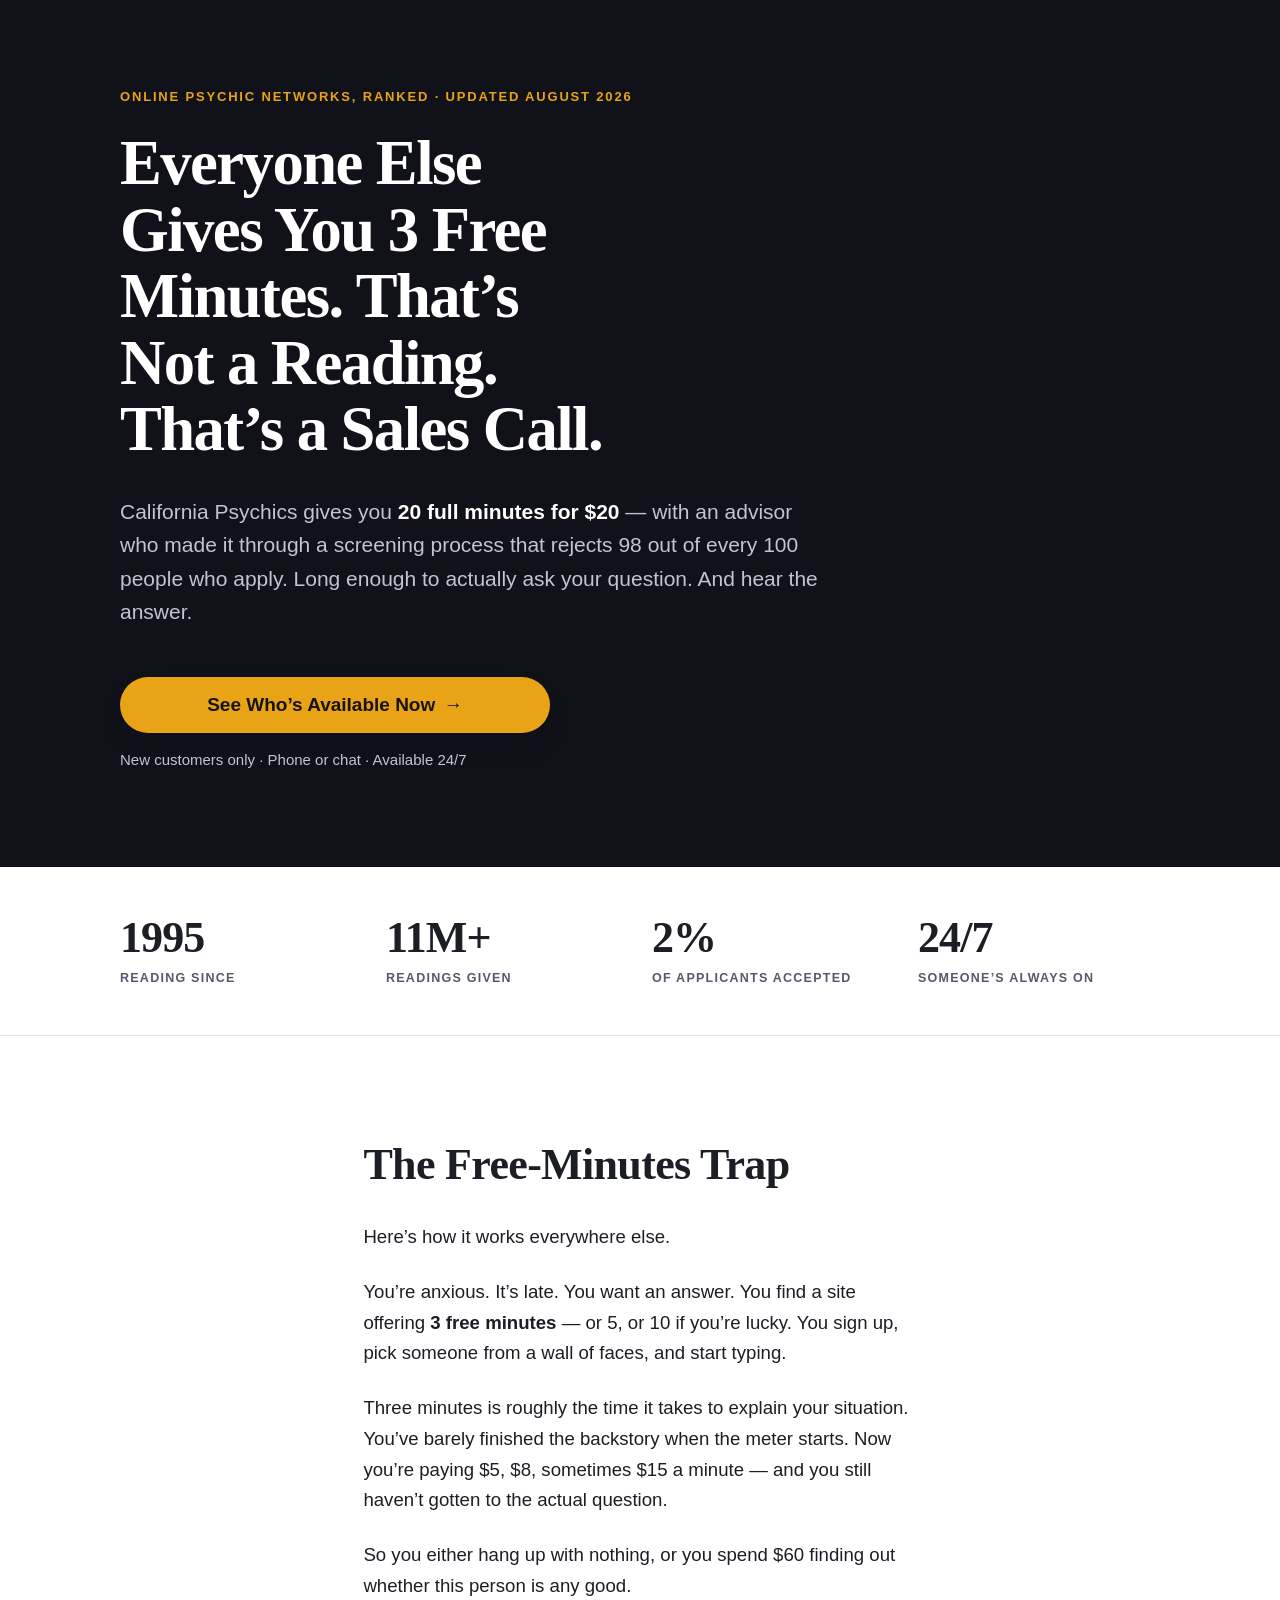
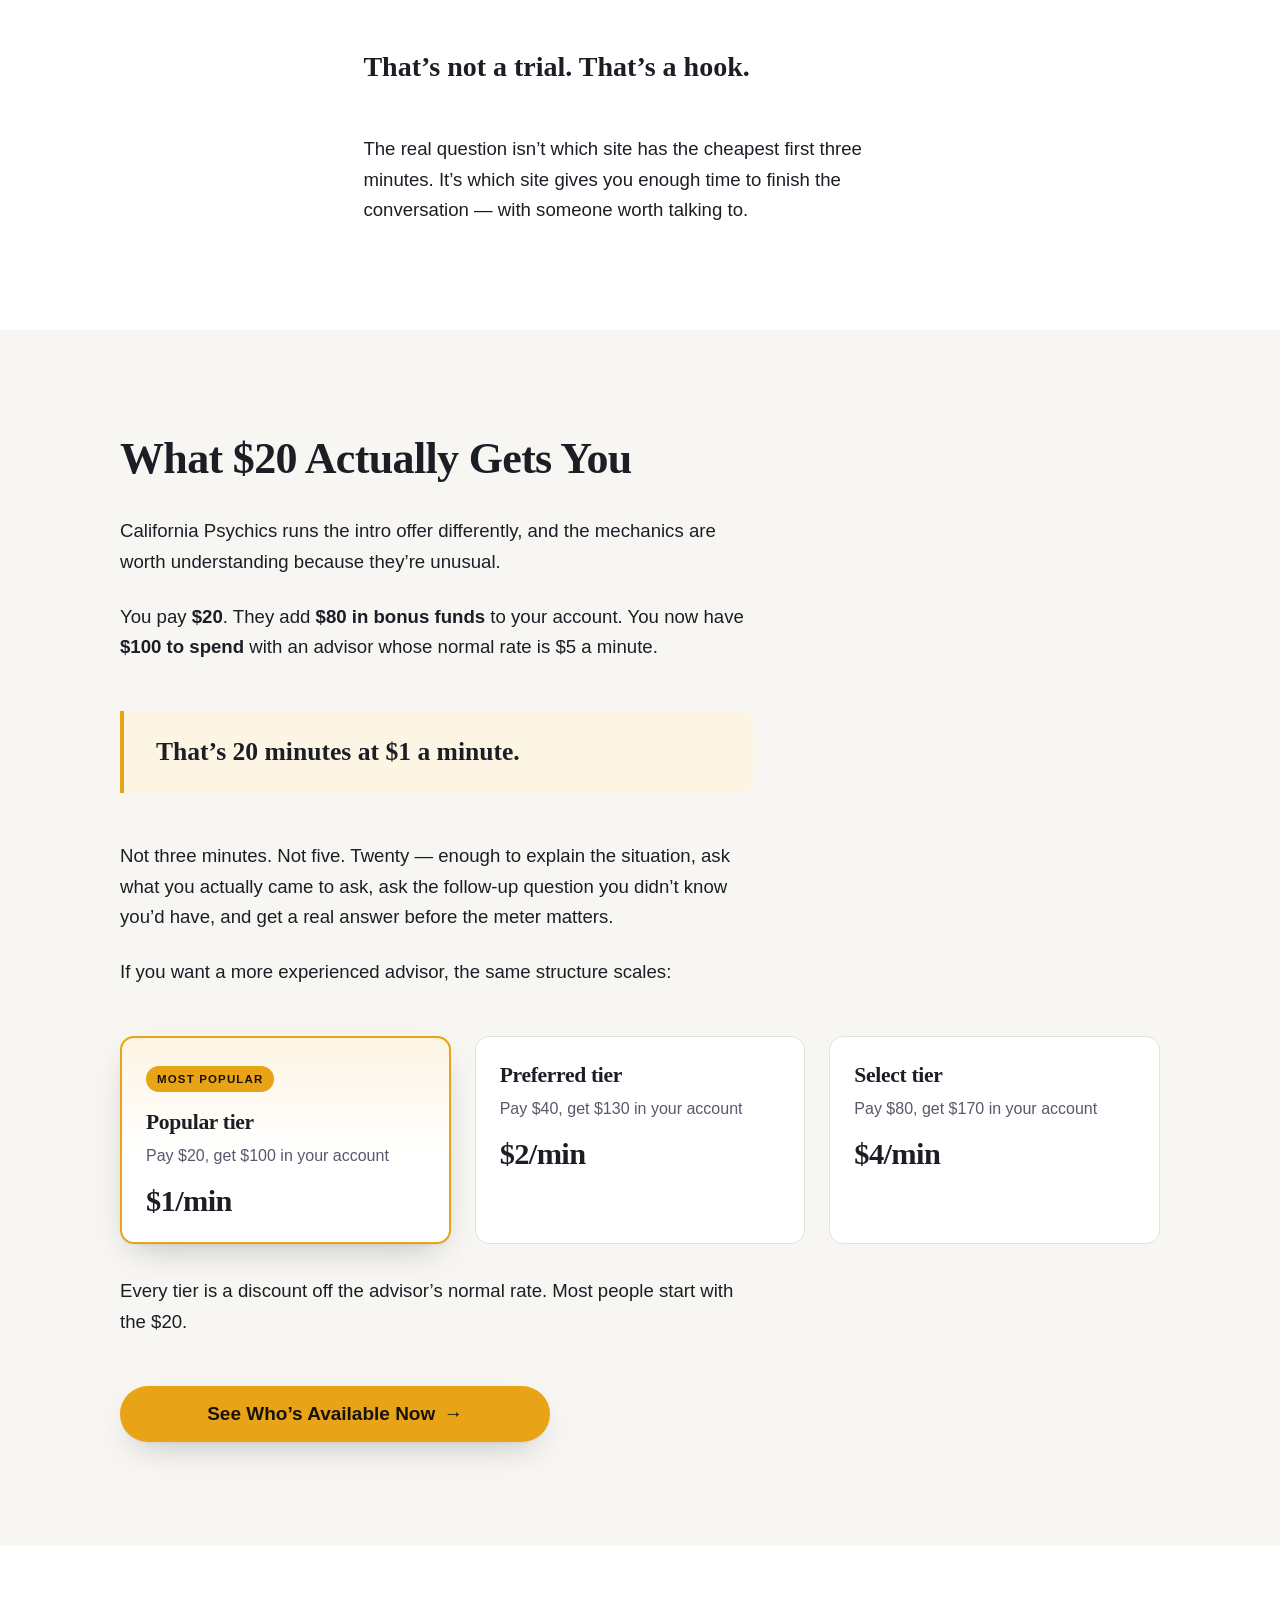
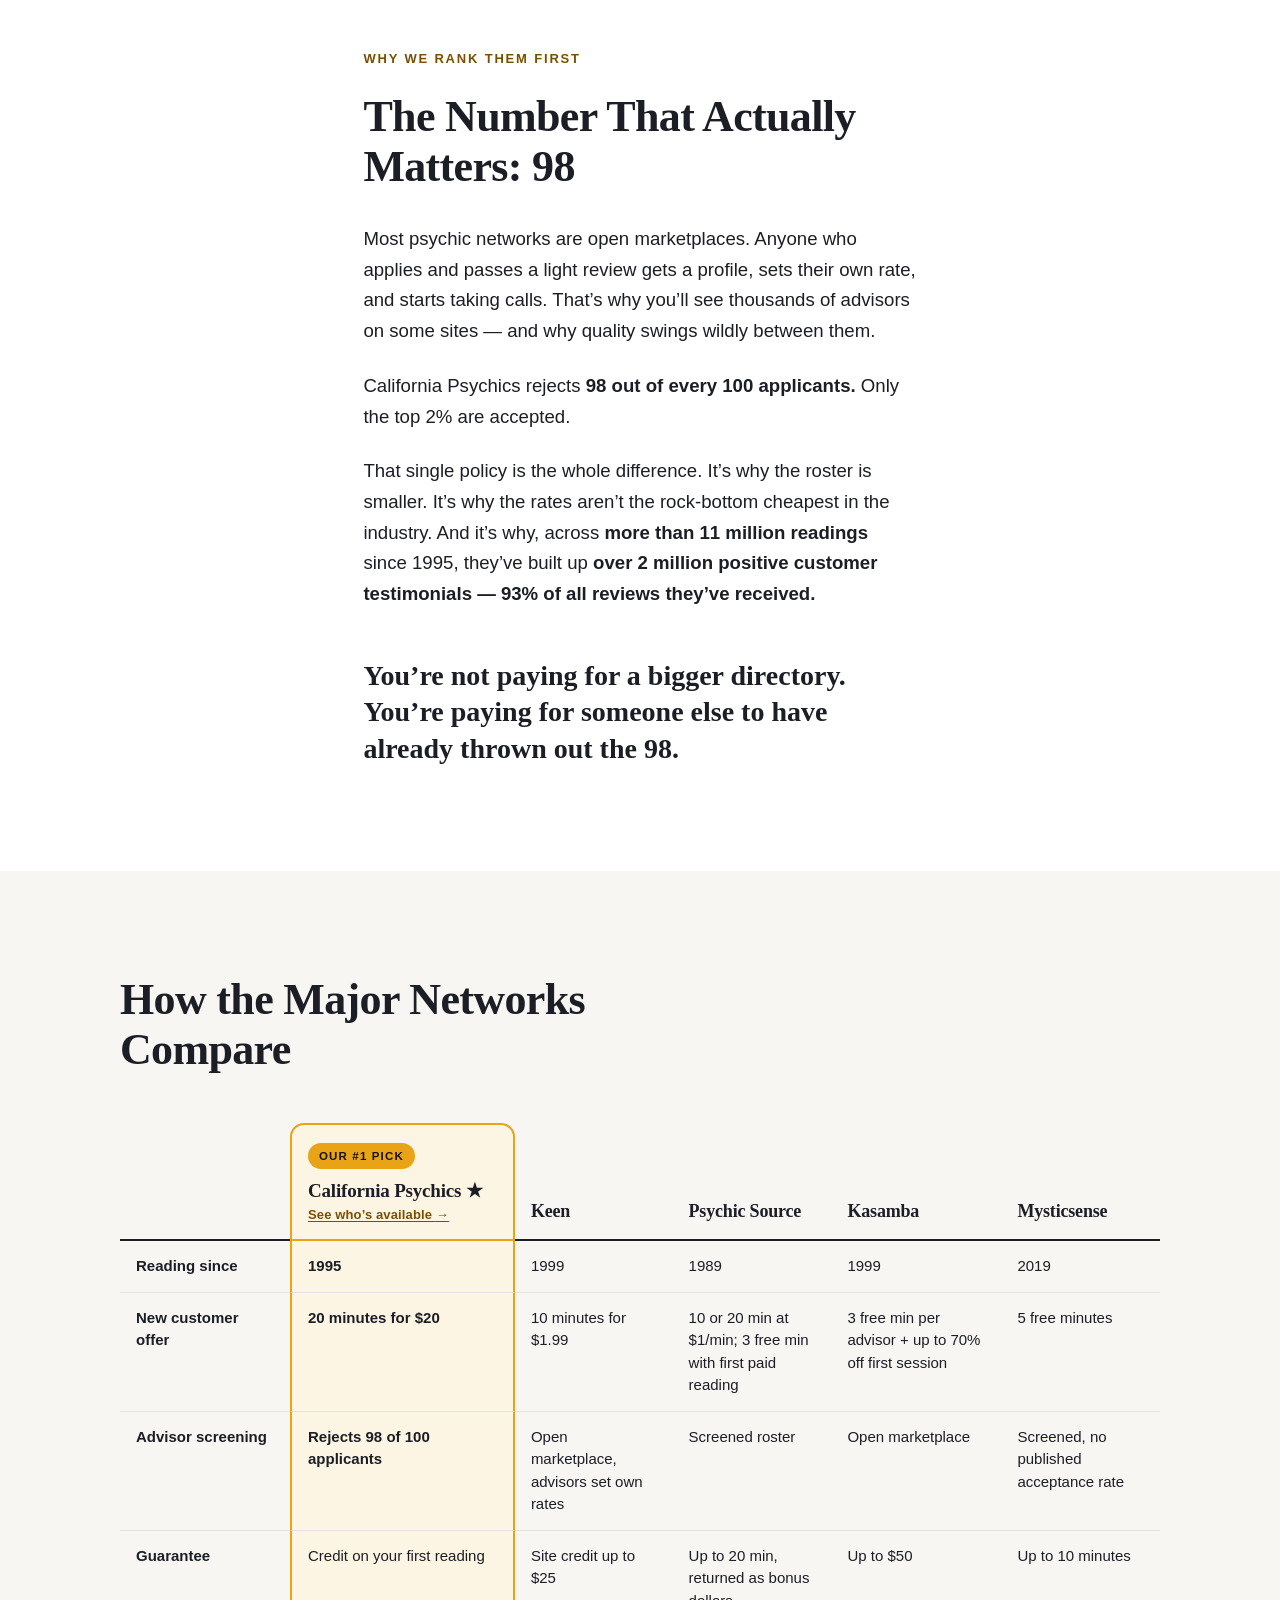
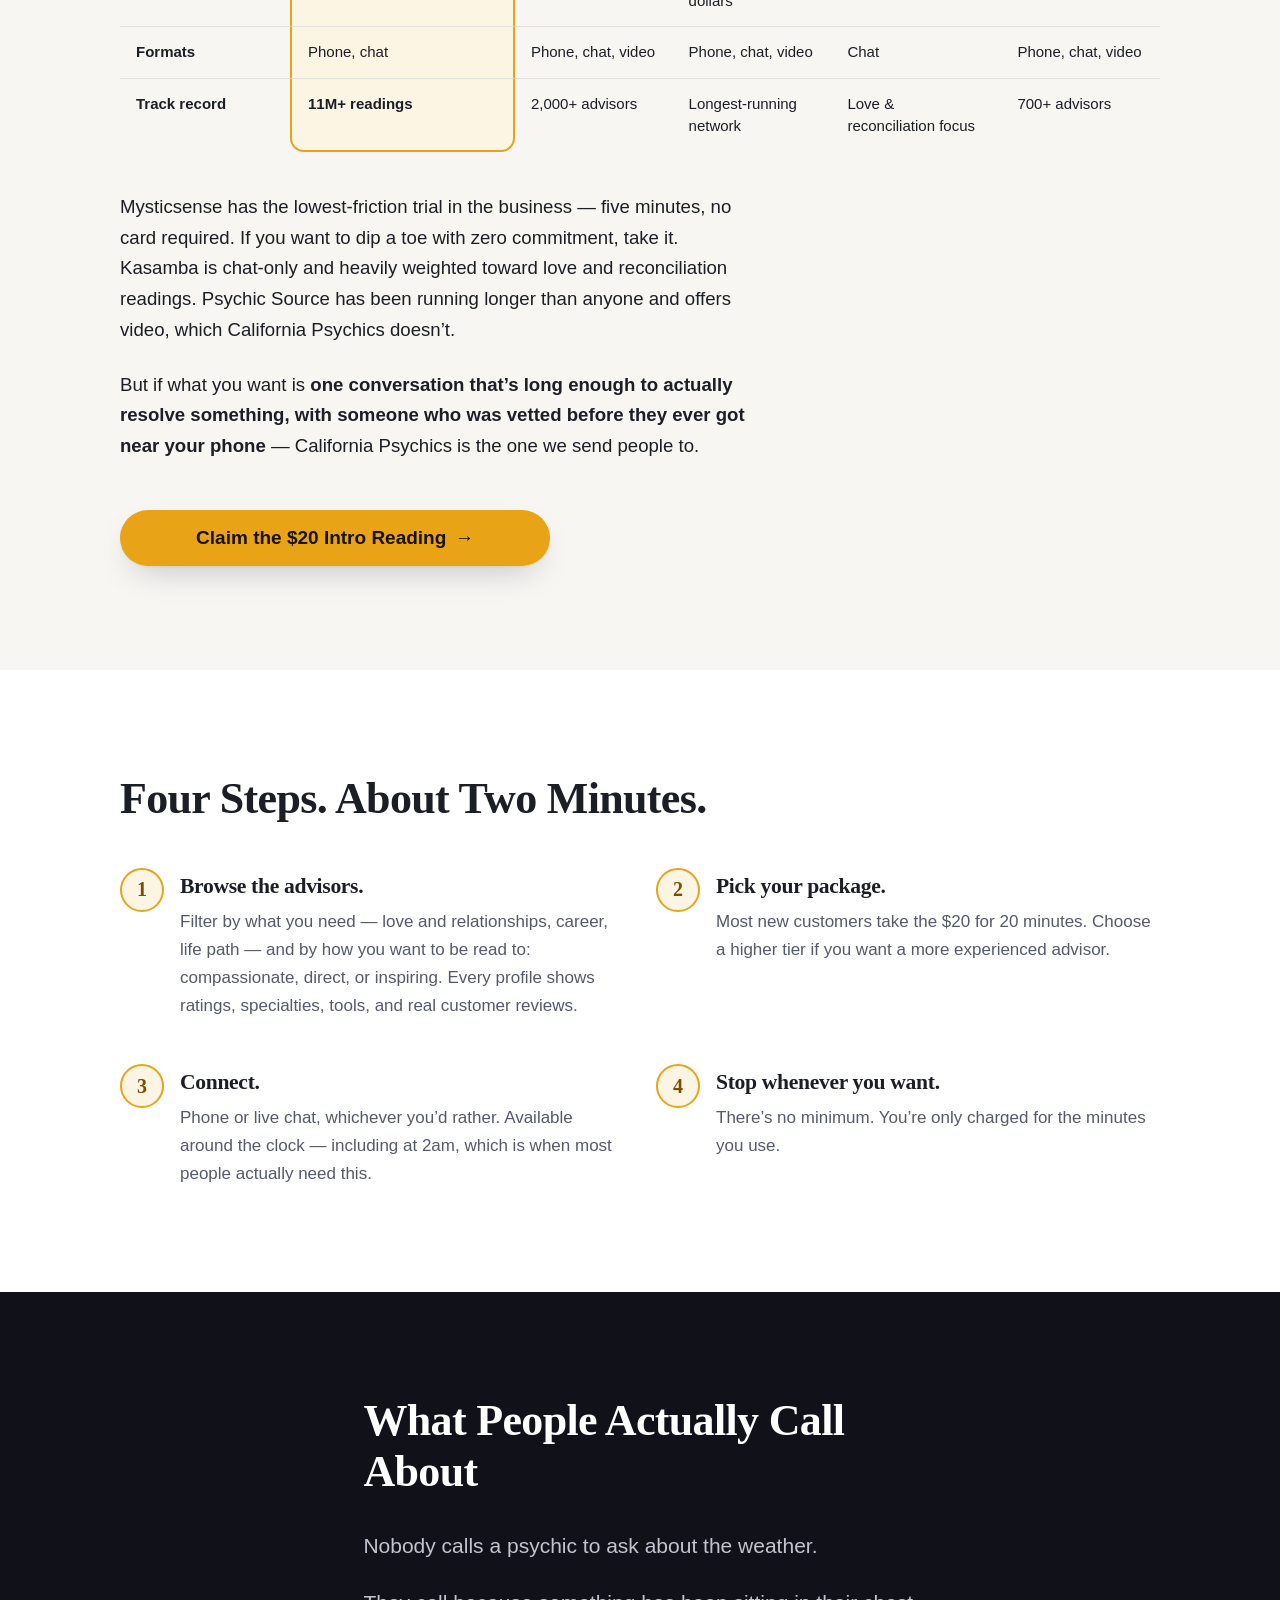
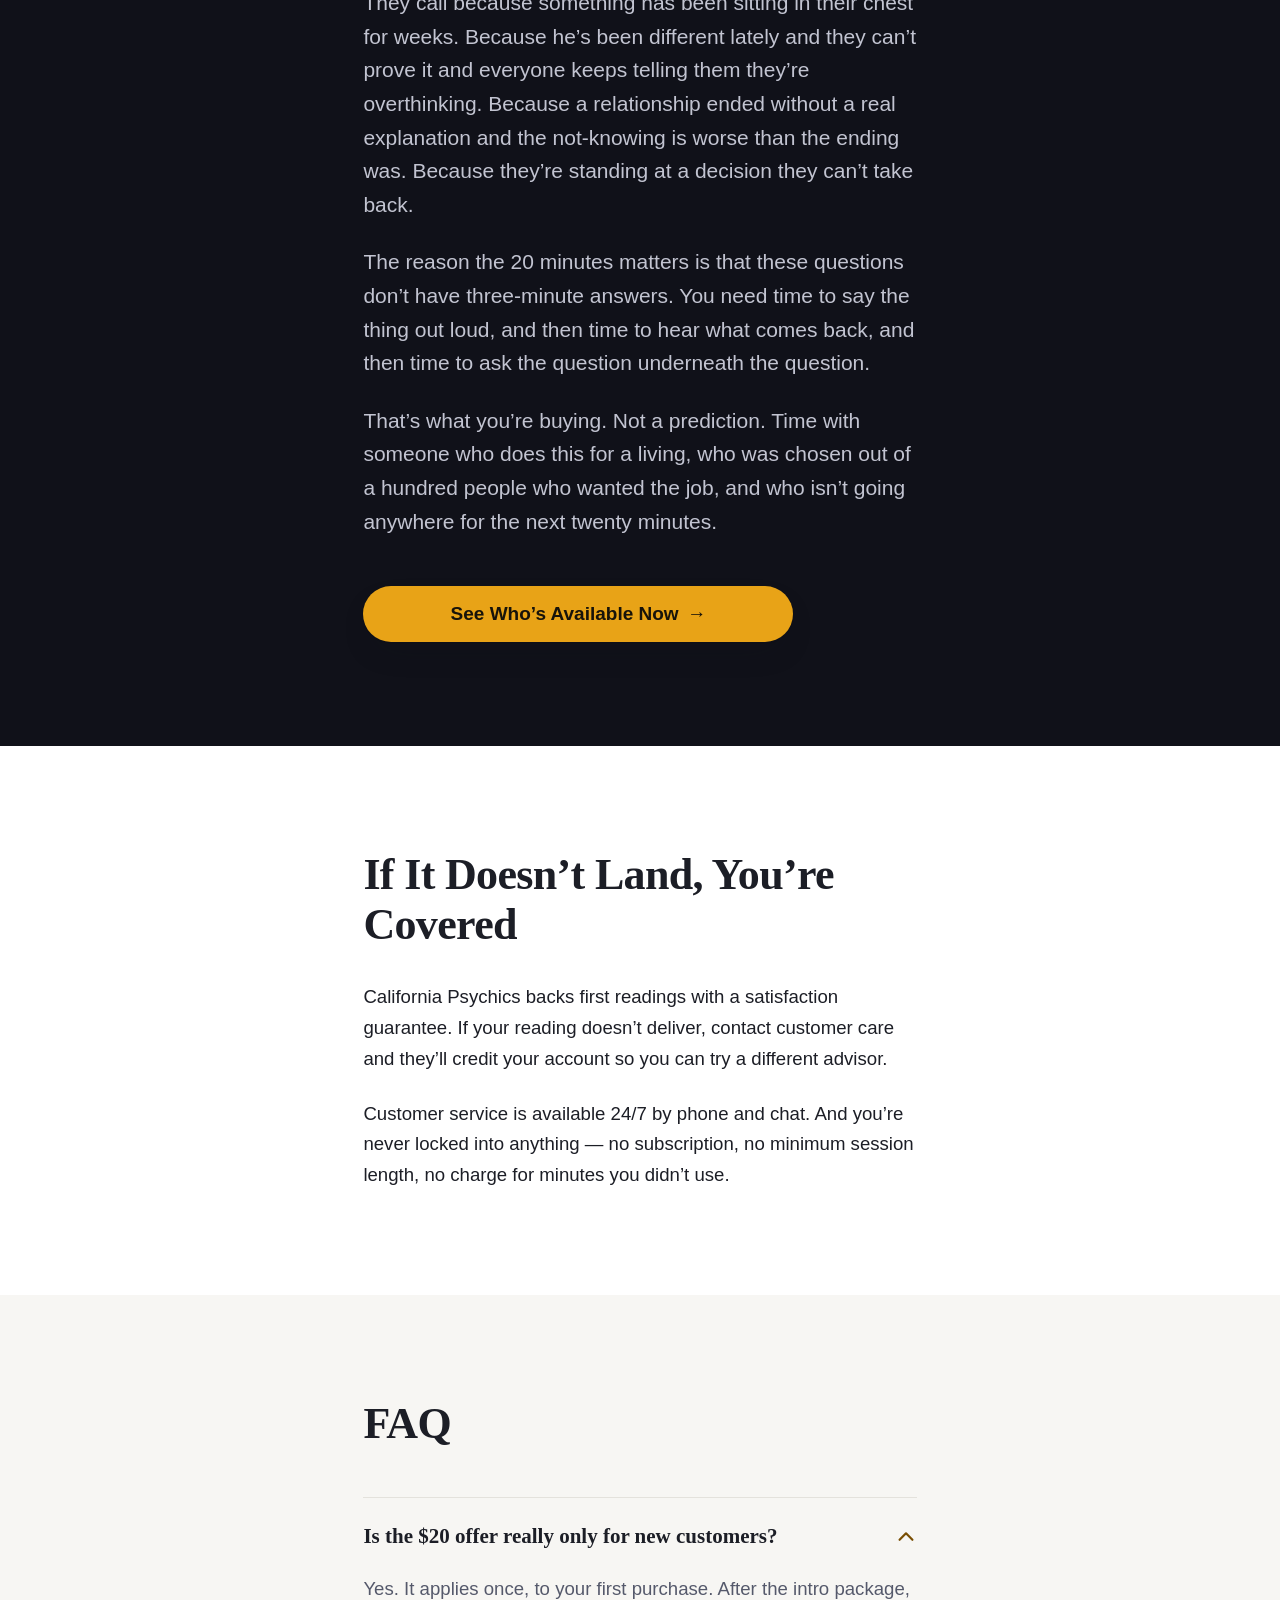
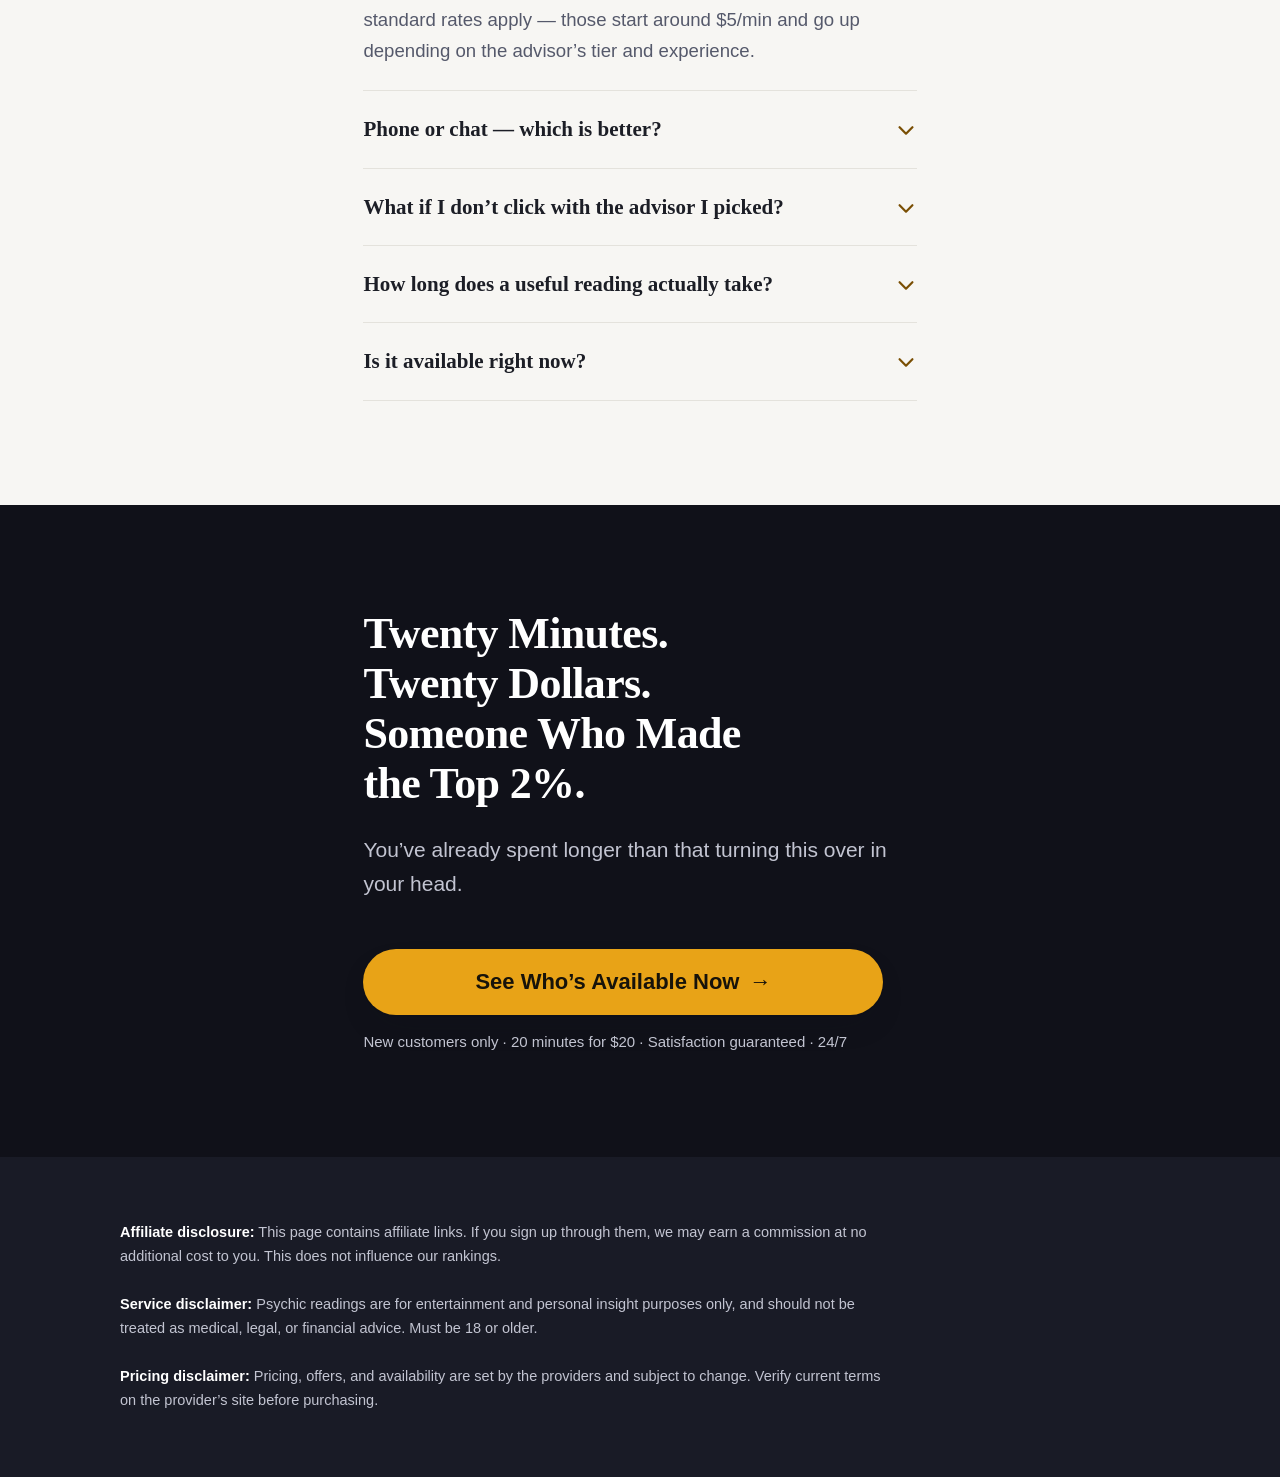
==== best-psychic-network/index.html @ 5fb9d54b "Serve the presell page at /best-psychic-network Move the lander from /california-psychics/ so it liv" ====
<!DOCTYPE html>
<html lang="en">
<head>
<meta charset="utf-8">
<meta name="viewport" content="width=device-width, initial-scale=1">
<title>California Psychics Review 2026 — 20 Minutes for $20, and How the Major Networks Compare</title>
<meta name="description" content="Most psychic networks give you 3 free minutes. California Psychics gives new customers 20 minutes for $20 with an advisor from the top 2% of applicants. See how the major networks compare on offers, screening, and guarantees.">
<meta name="theme-color" content="#101119">
<link rel="canonical" href="https://psychictopia.com/best-psychic-network">
<meta property="og:url" content="https://psychictopia.com/best-psychic-network">
<meta property="og:type" content="website">
<meta property="og:site_name" content="Psychictopia">
<meta property="og:locale" content="en_US">
<meta property="og:title" content="Everyone Else Gives You 3 Free Minutes. California Psychics Gives You 20 for $20.">
<meta property="og:description" content="Twenty full minutes with an advisor who made it through a screening process that rejects 98 out of every 100 applicants. See how the major psychic networks compare.">
<meta name="twitter:card" content="summary">
<meta name="twitter:title" content="Everyone Else Gives You 3 Free Minutes. California Psychics Gives You 20 for $20.">
<meta name="twitter:description" content="Twenty full minutes with an advisor who made it through a screening process that rejects 98 out of every 100 applicants. See how the major psychic networks compare.">
<style>
/* ============================================================
   TOKENS
   ============================================================ */
:root{
  /* colour */
  --ink:#101119;              /* near-black, indigo cast */
  --ink-soft:#191b26;
  --ink-line:rgba(255,255,255,.14);
  --paper:#ffffff;
  --paper-tint:#f7f6f3;       /* very slightly warm alternate */
  --text:#1c1e26;             /* 16.6:1 on paper */
  --text-muted:#55596b;       /* 6.9:1 on paper  */
  --text-invert:#f4f4f7;
  --text-invert-muted:#c2c4d1;/* 10.4:1 on ink   */
  --accent:#e8a317;           /* warm amber      */
  --accent-hi:#f4b737;
  --accent-deep:#7a4f04;      /* 7.1:1 on paper  */
  --accent-wash:#fdf5e4;
  --line:#e4e2dc;
  --btn-text:#17130a;         /* 7.7:1 on amber  */
  --focus:#1c1e26;

  /* shape */
  --radius:14px;
  --radius-sm:8px;
  --shadow:0 1px 2px rgba(16,17,25,.05), 0 14px 34px -14px rgba(16,17,25,.28);

  /* 8px spacing scale */
  --s1:4px; --s2:8px; --s3:16px; --s4:24px; --s5:32px;
  --s6:48px; --s7:64px; --s8:96px;

  /* type */
  --font-body:-apple-system,BlinkMacSystemFont,"Segoe UI",Roboto,"Helvetica Neue",Arial,sans-serif;
  --font-display:ui-serif,Georgia,"Iowan Old Style","Times New Roman",serif;
  --measure:34em;             /* ~68 characters */
  --section-y:clamp(56px,11vw,104px);
  --sticky-h:74px;
}

/* ============================================================
   BASE
   ============================================================ */
*,*::before,*::after{box-sizing:border-box}
html{-webkit-text-size-adjust:100%}
body{
  margin:0;
  /* Dark so the space reserved for the sticky bar reads as an extension
     of the footer rather than a stray white strip. */
  background:var(--ink-soft);
  color:var(--text);
  font-family:var(--font-body);
  font-size:clamp(17px,1.02rem + .18vw,19px);
  line-height:1.65;
  -webkit-font-smoothing:antialiased;
  text-rendering:optimizeLegibility;
}
/* Space reserved up front for the sticky bar so nothing shifts when it appears. */
@media (max-width:767px){
  body{padding-bottom:calc(var(--sticky-h) + env(safe-area-inset-bottom,0px))}
}
h1,h2,h3{font-family:var(--font-display);font-weight:700;letter-spacing:-.015em;margin:0}
h1{font-size:clamp(2.05rem,7.4vw,4.1rem);line-height:1.06;letter-spacing:-.025em}
h2{font-size:clamp(1.65rem,5vw,2.75rem);line-height:1.14}
h3{font-size:clamp(1.15rem,2.6vw,1.35rem);line-height:1.3}
p{margin:0 0 var(--s4)}
p:last-child{margin-bottom:0}
strong{font-weight:700}
a{color:var(--accent-deep)}
:focus-visible{outline:3px solid var(--focus);outline-offset:3px;border-radius:3px}
.sr-only{position:absolute;width:1px;height:1px;padding:0;margin:-1px;overflow:hidden;clip:rect(0 0 0 0);white-space:nowrap;border:0}
.skip{position:absolute;left:var(--s3);top:-100px;z-index:100;background:var(--ink);color:var(--text-invert);padding:12px 18px;border-radius:var(--radius-sm);text-decoration:none;font-weight:700}
.skip:focus{top:var(--s3)}

/* ============================================================
   LAYOUT
   ============================================================ */
main{background:var(--paper)}
.wrap{width:100%;max-width:1120px;margin:0 auto;padding-left:clamp(20px,5vw,40px);padding-right:clamp(20px,5vw,40px)}
.narrow{max-width:var(--measure)}
section{padding-top:var(--section-y);padding-bottom:var(--section-y)}
.tint{background:var(--paper-tint)}
.on-dark{background:var(--ink);color:var(--text-invert);--focus:#f7c65a}
.on-dark h1,.on-dark h2{color:#fff}
.eyebrow{
  font-size:13px;line-height:1.4;font-weight:700;letter-spacing:.14em;text-transform:uppercase;
  color:var(--accent);margin:0 0 var(--s4)
}
.eyebrow--light{color:var(--accent-deep)}
.lede{font-size:clamp(18px,1.06rem + .35vw,21px);line-height:1.6;color:var(--text-muted)}
.on-dark .lede{color:var(--text-invert-muted)}
.on-dark .lede strong{color:#fff}
.stack>*+*{margin-top:var(--s4)}

/* ============================================================
   BUTTONS
   ============================================================ */
.btn{
  display:inline-flex;align-items:center;justify-content:center;gap:.45em;
  width:100%;max-width:430px;min-height:56px;padding:15px 26px;
  background:var(--accent);color:var(--btn-text);
  font:700 clamp(17px,3.9vw,19px)/1.25 var(--font-body);
  text-decoration:none;text-align:center;border-radius:999px;
  box-shadow:var(--shadow);
  transition:background-color .18s ease,transform .18s ease;
}
.btn:hover{background:var(--accent-hi)}
.btn:active{transform:translateY(1px)}
.btn--xl{min-height:66px;padding:19px 32px;font-size:clamp(18px,4.4vw,22px);max-width:520px}
.cta-block{margin-top:var(--s6)}
.cta-note{margin:var(--s3) 0 0;font-size:15px;line-height:1.5;color:var(--text-muted)}
.on-dark .cta-note{color:var(--text-invert-muted)}

/* ============================================================
   HERO
   ============================================================ */
.hero{padding-top:clamp(48px,10vw,88px);padding-bottom:clamp(56px,11vw,96px)}
.hero h1{margin-bottom:var(--s5)}
.hero .lede{max-width:var(--measure)}
@media (min-width:900px){
  .hero h1{font-size:clamp(3rem,4.9vw,4.1rem);max-width:16ch}
}

/* ============================================================
   TRUST BAR
   ============================================================ */
.trust{padding-top:var(--s6);padding-bottom:var(--s6);border-bottom:1px solid var(--line)}
.stats{list-style:none;margin:0;padding:0;display:grid;grid-template-columns:repeat(2,1fr);gap:var(--s5) var(--s4)}
@media (min-width:768px){.stats{grid-template-columns:repeat(4,1fr)}}
.stat-num{display:block;font-family:var(--font-display);font-weight:700;font-size:clamp(2rem,7vw,2.75rem);line-height:1.05;letter-spacing:-.02em;color:var(--text)}
.stat-label{display:block;margin-top:var(--s2);font-size:12.5px;line-height:1.4;font-weight:700;letter-spacing:.1em;text-transform:uppercase;color:var(--text-muted)}

/* ============================================================
   CALLOUT / PULL
   ============================================================ */
.pull{
  font-family:var(--font-display);font-size:clamp(1.3rem,4.4vw,1.75rem);line-height:1.3;
  font-weight:700;color:var(--text);margin:var(--s6) 0
}
.callout{
  margin:var(--s6) 0;padding:var(--s4) var(--s4) var(--s4) var(--s5);
  border-left:4px solid var(--accent);background:var(--accent-wash);
  border-radius:0 var(--radius) var(--radius) 0;
  font-family:var(--font-display);font-size:clamp(1.25rem,4.2vw,1.6rem);line-height:1.32;font-weight:700
}

/* ============================================================
   PRICING TIERS
   ============================================================ */
.tiers{display:grid;gap:var(--s3);margin:var(--s6) 0 var(--s5);list-style:none;padding:0}
@media (min-width:768px){.tiers{grid-template-columns:repeat(3,1fr);gap:var(--s4)}}
.tier{
  position:relative;background:var(--paper);border:1px solid var(--line);
  border-radius:var(--radius);padding:var(--s4)
}
.tier--pop{border:2px solid var(--accent);box-shadow:var(--shadow);background:linear-gradient(180deg,var(--accent-wash),var(--paper) 58%)}
.tier .badge{
  display:inline-block;margin-bottom:var(--s3);padding:5px 11px;border-radius:999px;
  background:var(--accent);color:var(--btn-text);
  font-size:11.5px;font-weight:800;letter-spacing:.1em;text-transform:uppercase;line-height:1.4
}
.tier h3{margin-bottom:var(--s2)}
.tier-line{margin:0;color:var(--text-muted);font-size:16px;line-height:1.55}
.tier-rate{
  display:block;margin-top:var(--s3);font-family:var(--font-display);font-weight:700;
  font-size:clamp(1.5rem,5vw,1.9rem);line-height:1.1;color:var(--text);letter-spacing:-.02em
}

/* ============================================================
   COMPARISON — desktop table
   ============================================================ */
.cmp-wrap{display:none;margin:var(--s6) 0 var(--s5)}
.cmp-cards{display:grid;gap:var(--s3);margin:var(--s6) 0 var(--s5)}
@media (min-width:900px){
  .cmp-wrap{display:block;overflow-x:auto;-webkit-overflow-scrolling:touch;padding-bottom:var(--s2)}
  .cmp-cards{display:none}
}
.cmp{border-collapse:separate;border-spacing:0;width:100%;min-width:860px;font-size:15px;line-height:1.5}
.cmp th,.cmp td{padding:14px 16px;text-align:left;vertical-align:top;border-bottom:1px solid var(--line)}
.cmp thead th,.cmp thead td{border-bottom:2px solid var(--text);vertical-align:bottom;font-size:16px}
.cmp thead th{font-family:var(--font-display);font-size:18px;letter-spacing:-.01em}
.cmp th[scope="row"]{
  position:sticky;left:0;z-index:2;background:var(--paper-tint);
  width:170px;min-width:170px;font-weight:700;color:var(--text)
}
.cmp .cmp-corner{position:sticky;left:0;z-index:2;background:var(--paper-tint);border-bottom:2px solid var(--text)}
.cmp tbody tr:last-child th,.cmp tbody tr:last-child td{border-bottom:0}
.cmp .pick{background:var(--accent-wash);border-left:2px solid var(--accent);border-right:2px solid var(--accent)}
.cmp thead .pick{border-top:2px solid var(--accent);border-bottom-color:var(--accent);border-radius:var(--radius) var(--radius) 0 0;padding-top:var(--s3);min-width:222px}
.cmp tbody tr:last-child .pick{border-bottom:2px solid var(--accent);border-radius:0 0 var(--radius) var(--radius)}
.ribbon{
  display:inline-block;margin-bottom:var(--s2);padding:5px 11px;border-radius:999px;
  background:var(--accent);color:var(--btn-text);
  font:800 11.5px/1.4 var(--font-body);letter-spacing:.1em;text-transform:uppercase
}
.cmp-brand{
  display:flex;flex-direction:column;justify-content:center;min-height:48px;
  font-family:var(--font-display);font-size:19px;font-weight:700;color:var(--text);text-decoration:none
}
.cmp-brand .nm{display:block;line-height:1.25}
.cmp-brand .go{display:block;margin-top:3px;font:600 13px/1.4 var(--font-body);letter-spacing:.01em;color:var(--accent-deep);text-decoration:underline;text-underline-offset:2px}
a.cmp-brand:hover .go{color:var(--text)}
.cmp .best{font-weight:700}

/* ============================================================
   COMPARISON — mobile cards
   ============================================================ */
.cmp-card{background:var(--paper);border:1px solid var(--line);border-radius:var(--radius);padding:var(--s4)}
.cmp-card--pick{border:2px solid var(--accent);box-shadow:var(--shadow);background:linear-gradient(180deg,var(--accent-wash),var(--paper) 40%)}
.cmp-card h3{margin-bottom:var(--s3)}
.cmp-card dl{margin:0;display:grid;gap:var(--s3)}
.cmp-card dl>div{display:grid;gap:2px;padding-bottom:var(--s3);border-bottom:1px solid var(--line)}
.cmp-card dl>div:last-child{padding-bottom:0;border-bottom:0}
.cmp-card dt{font-size:12.5px;font-weight:700;letter-spacing:.09em;text-transform:uppercase;color:var(--text-muted)}
.cmp-card dd{margin:0;font-size:16.5px;line-height:1.5}
.cmp-card--pick dd{font-weight:600}

/* ============================================================
   STEPS
   ============================================================ */
.steps{list-style:none;counter-reset:step;margin:var(--s6) 0 0;padding:0;display:grid;gap:var(--s5)}
@media (min-width:900px){.steps{grid-template-columns:repeat(2,1fr);gap:var(--s6) var(--s5)}}
.steps li{position:relative;padding-left:60px;counter-increment:step}
.steps li::before{
  content:counter(step);position:absolute;left:0;top:-4px;
  width:44px;height:44px;display:grid;place-items:center;border-radius:50%;
  background:var(--accent-wash);border:2px solid var(--accent);
  font-family:var(--font-display);font-weight:700;font-size:20px;color:var(--accent-deep)
}
.steps h3{margin-bottom:var(--s2)}
.steps p{margin:0;color:var(--text-muted);font-size:17px}

/* ============================================================
   FAQ
   ============================================================ */
.faq-list{margin-top:var(--s6);border-top:1px solid var(--line)}
.faq-list details{border-bottom:1px solid var(--line)}
.faq-list summary{
  display:flex;align-items:flex-start;justify-content:space-between;gap:var(--s4);
  list-style:none;cursor:pointer;padding:var(--s4) 0;min-height:48px;
  font-family:var(--font-display);font-weight:700;font-size:clamp(18px,2.6vw,21px);line-height:1.35
}
.faq-list summary::-webkit-details-marker{display:none}
.faq-list summary:hover{color:var(--accent-deep)}
.chev{flex:0 0 auto;width:22px;height:22px;margin-top:4px;color:var(--accent-deep);transition:transform .2s ease}
details[open]>summary .chev{transform:rotate(180deg)}
.faq-list .answer{margin:0;padding:0 0 var(--s4);color:var(--text-muted);max-width:var(--measure)}

/* ============================================================
   FINAL + FOOTER
   ============================================================ */
.final{text-align:left}
.final h2{max-width:20ch}
.final .lede{margin-top:var(--s4)}
.site-footer{background:var(--ink-soft);color:var(--text-invert-muted);padding:var(--s7) 0 var(--s7)}
.disclosures{display:grid;gap:var(--s4);max-width:74ch}
.disclosures p{margin:0;font-size:14.5px;line-height:1.65}
.disclosures strong{color:#fff}

/* ============================================================
   STICKY MOBILE BAR
   ============================================================ */
.sticky{
  position:fixed;left:0;right:0;bottom:0;z-index:60;display:none;align-items:center;gap:var(--s3);
  padding:11px clamp(14px,4vw,20px);padding-bottom:calc(11px + env(safe-area-inset-bottom,0px));
  background:#0d0e15;border-top:1px solid var(--ink-line);
  box-shadow:0 -8px 24px rgba(0,0,0,.35);
  transform:translateY(110%);opacity:0;visibility:hidden;
  transition:transform .24s ease,opacity .24s ease,visibility .24s ease;
  --focus:#f7c65a;
}
@media (max-width:767px){.sticky{display:flex}}
.sticky.is-visible{transform:none;opacity:1;visibility:visible}
.sticky-label{flex:1 1 auto;color:#fff;font-weight:700;font-size:16px;line-height:1.25}
.sticky .btn{width:auto;max-width:none;flex:0 0 auto;min-height:48px;padding:12px 20px;font-size:16px;box-shadow:none}

/* ============================================================
   MOTION
   ============================================================ */
@media (prefers-reduced-motion:reduce){
  *,*::before,*::after{
    transition-duration:.001ms !important;
    animation-duration:.001ms !important;
    animation-iteration-count:1 !important;
    scroll-behavior:auto !important;
  }
}
</style>
</head>
<body>
<a class="skip" href="#main">Skip to content</a>

<main id="main">

  <!-- ============ SECTION 1 — HERO ============ -->
  <section class="hero on-dark" id="hero">
    <div class="wrap">
      <p class="eyebrow">Online Psychic Networks, Ranked · Updated August 2026</p>
      <h1>Everyone Else Gives You 3 Free Minutes. That’s Not a Reading. That’s a Sales Call.</h1>
      <p class="lede">California Psychics gives you <strong>20 full minutes for $20</strong> — with an advisor who made it through a screening process that rejects 98 out of every 100 people who apply. Long enough to actually ask your question. And hear the answer.</p>
      <div class="cta-block">
        <a class="btn" href="https://REPLACE-ME.example.com/offer" rel="noopener sponsored" data-cta="hero">See Who’s Available Now <span aria-hidden="true">→</span></a>
        <p class="cta-note">New customers only · Phone or chat · Available 24/7</p>
      </div>
    </div>
  </section>

  <!-- ============ SECTION 2 — TRUST BAR ============ -->
  <section class="trust" aria-label="California Psychics at a glance">
    <div class="wrap">
      <ul class="stats">
        <li><span class="stat-num">1995</span><span class="stat-label">Reading since</span></li>
        <li><span class="stat-num">11M+</span><span class="stat-label">Readings given</span></li>
        <li><span class="stat-num">2%</span><span class="stat-label">Of applicants accepted</span></li>
        <li><span class="stat-num">24/7</span><span class="stat-label">Someone’s always on</span></li>
      </ul>
    </div>
  </section>

  <!-- ============ SECTION 3 — THE PROBLEM ============ -->
  <section aria-labelledby="problem-h">
    <div class="wrap narrow">
      <h2 id="problem-h">The Free-Minutes Trap</h2>
      <div class="stack" style="margin-top:var(--s5)">
        <p>Here’s how it works everywhere else.</p>
        <p>You’re anxious. It’s late. You want an answer. You find a site offering <strong>3 free minutes</strong> — or 5, or 10 if you’re lucky. You sign up, pick someone from a wall of faces, and start typing.</p>
        <p>Three minutes is roughly the time it takes to explain your situation. You’ve barely finished the backstory when the meter starts. Now you’re paying $5, $8, sometimes $15 a minute — and you still haven’t gotten to the actual question.</p>
        <p>So you either hang up with nothing, or you spend $60 finding out whether this person is any good.</p>
      </div>
      <p class="pull">That’s not a trial. That’s a hook.</p>
      <p>The real question isn’t which site has the cheapest first three minutes. It’s which site gives you enough time to finish the conversation — with someone worth talking to.</p>
    </div>
  </section>

  <!-- ============ SECTION 4 — THE OFFER, EXPLAINED ============ -->
  <section class="tint" aria-labelledby="offer-h">
    <div class="wrap">
      <div class="narrow">
        <h2 id="offer-h">What $20 Actually Gets You</h2>
        <div class="stack" style="margin-top:var(--s5)">
          <p>California Psychics runs the intro offer differently, and the mechanics are worth understanding because they’re unusual.</p>
          <p>You pay <strong>$20</strong>. They add <strong>$80 in bonus funds</strong> to your account. You now have <strong>$100 to spend</strong> with an advisor whose normal rate is $5 a minute.</p>
        </div>
        <p class="callout">That’s 20 minutes at $1 a minute.</p>
        <p>Not three minutes. Not five. Twenty — enough to explain the situation, ask what you actually came to ask, ask the follow-up question you didn’t know you’d have, and get a real answer before the meter matters.</p>
        <p style="margin-top:var(--s4)">If you want a more experienced advisor, the same structure scales:</p>
      </div>

      <ul class="tiers">
        <li class="tier tier--pop">
          <span class="badge">Most popular</span>
          <h3>Popular tier</h3>
          <p class="tier-line">Pay $20, get $100 in your account</p>
          <span class="tier-rate">$1/min</span>
        </li>
        <li class="tier">
          <h3>Preferred tier</h3>
          <p class="tier-line">Pay $40, get $130 in your account</p>
          <span class="tier-rate">$2/min</span>
        </li>
        <li class="tier">
          <h3>Select tier</h3>
          <p class="tier-line">Pay $80, get $170 in your account</p>
          <span class="tier-rate">$4/min</span>
        </li>
      </ul>

      <div class="narrow">
        <p>Every tier is a discount off the advisor’s normal rate. Most people start with the $20.</p>
        <div class="cta-block">
          <a class="btn" href="https://REPLACE-ME.example.com/offer" rel="noopener sponsored" data-cta="offer">See Who’s Available Now <span aria-hidden="true">→</span></a>
        </div>
      </div>
    </div>
  </section>

  <!-- ============ SECTION 5 — WHY WE RANK THEM FIRST ============ -->
  <section aria-labelledby="screening-h">
    <div class="wrap narrow">
      <p class="eyebrow eyebrow--light">Why we rank them first</p>
      <h2 id="screening-h">The Number That Actually Matters: 98</h2>
      <div class="stack" style="margin-top:var(--s5)">
        <p>Most psychic networks are open marketplaces. Anyone who applies and passes a light review gets a profile, sets their own rate, and starts taking calls. That’s why you’ll see thousands of advisors on some sites — and why quality swings wildly between them.</p>
        <p>California Psychics rejects <strong>98 out of every 100 applicants.</strong> Only the top 2% are accepted.</p>
        <p>That single policy is the whole difference. It’s why the roster is smaller. It’s why the rates aren’t the rock-bottom cheapest in the industry. And it’s why, across <strong>more than 11 million readings</strong> since 1995, they’ve built up <strong>over 2 million positive customer testimonials — 93% of all reviews they’ve received.</strong></p>
      </div>
      <p class="pull">You’re not paying for a bigger directory. You’re paying for someone else to have already thrown out the 98.</p>
    </div>
  </section>

  <!-- ============ SECTION 6 — THE COMPARISON ============ -->
  <section class="tint" aria-labelledby="compare-h">
    <div class="wrap">
      <div class="narrow">
        <h2 id="compare-h">How the Major Networks Compare</h2>
      </div>

      <!-- Desktop (>=900px): semantic table, sticky row labels, highlighted CP column -->
      <div class="cmp-wrap">
        <table class="cmp">
          <caption class="sr-only">Major online psychic networks compared on launch year, new customer offer, advisor screening, guarantee, formats, and track record.</caption>
          <thead>
            <tr>
              <td class="cmp-corner"><span class="sr-only">Feature</span></td>
              <th scope="col" class="pick">
                <span class="ribbon">Our #1 Pick</span>
                <a class="cmp-brand" href="https://REPLACE-ME.example.com/offer" rel="noopener sponsored" data-cta="comparison-table"><span class="nm">California Psychics <span aria-hidden="true">★</span></span><span class="go">See who’s available <span aria-hidden="true">→</span></span></a>
              </th>
              <th scope="col">Keen</th>
              <th scope="col">Psychic Source</th>
              <th scope="col">Kasamba</th>
              <th scope="col">Mysticsense</th>
            </tr>
          </thead>
          <tbody>
            <tr>
              <th scope="row">Reading since</th>
              <td class="pick best">1995</td>
              <td>1999</td>
              <td>1989</td>
              <td>1999</td>
              <td>2019</td>
            </tr>
            <tr>
              <th scope="row">New customer offer</th>
              <td class="pick best">20 minutes for $20</td>
              <td>10 minutes for $1.99</td>
              <td>10 or 20 min at $1/min; 3 free min with first paid reading</td>
              <td>3 free min per advisor + up to 70% off first session</td>
              <td>5 free minutes</td>
            </tr>
            <tr>
              <th scope="row">Advisor screening</th>
              <td class="pick best">Rejects 98 of 100 applicants</td>
              <td>Open marketplace, advisors set own rates</td>
              <td>Screened roster</td>
              <td>Open marketplace</td>
              <td>Screened, no published acceptance rate</td>
            </tr>
            <tr>
              <th scope="row">Guarantee</th>
              <td class="pick">Credit on your first reading</td>
              <td>Site credit up to $25</td>
              <td>Up to 20 min, returned as bonus dollars</td>
              <td>Up to $50</td>
              <td>Up to 10 minutes</td>
            </tr>
            <tr>
              <th scope="row">Formats</th>
              <td class="pick">Phone, chat</td>
              <td>Phone, chat, video</td>
              <td>Phone, chat, video</td>
              <td>Chat</td>
              <td>Phone, chat, video</td>
            </tr>
            <tr>
              <th scope="row">Track record</th>
              <td class="pick best">11M+ readings</td>
              <td>2,000+ advisors</td>
              <td>Longest-running network</td>
              <td>Love &amp; reconciliation focus</td>
              <td>700+ advisors</td>
            </tr>
          </tbody>
        </table>
      </div>

      <!-- Mobile (<900px): same data, one card per network, no horizontal scroll -->
      <div class="cmp-cards">
        <article class="cmp-card cmp-card--pick">
          <span class="ribbon">Our #1 Pick</span>
          <h3><a class="cmp-brand" href="https://REPLACE-ME.example.com/offer" rel="noopener sponsored" data-cta="comparison-table"><span class="nm">California Psychics <span aria-hidden="true">★</span></span><span class="go">See who’s available <span aria-hidden="true">→</span></span></a></h3>
          <dl>
            <div><dt>Reading since</dt><dd>1995</dd></div>
            <div><dt>New customer offer</dt><dd>20 minutes for $20</dd></div>
            <div><dt>Advisor screening</dt><dd>Rejects 98 of 100 applicants</dd></div>
            <div><dt>Guarantee</dt><dd>Credit on your first reading</dd></div>
            <div><dt>Formats</dt><dd>Phone, chat</dd></div>
            <div><dt>Track record</dt><dd>11M+ readings</dd></div>
          </dl>
        </article>
        <article class="cmp-card">
          <h3>Keen</h3>
          <dl>
            <div><dt>Reading since</dt><dd>1999</dd></div>
            <div><dt>New customer offer</dt><dd>10 minutes for $1.99</dd></div>
            <div><dt>Advisor screening</dt><dd>Open marketplace, advisors set own rates</dd></div>
            <div><dt>Guarantee</dt><dd>Site credit up to $25</dd></div>
            <div><dt>Formats</dt><dd>Phone, chat, video</dd></div>
            <div><dt>Track record</dt><dd>2,000+ advisors</dd></div>
          </dl>
        </article>
        <article class="cmp-card">
          <h3>Psychic Source</h3>
          <dl>
            <div><dt>Reading since</dt><dd>1989</dd></div>
            <div><dt>New customer offer</dt><dd>10 or 20 min at $1/min; 3 free min with first paid reading</dd></div>
            <div><dt>Advisor screening</dt><dd>Screened roster</dd></div>
            <div><dt>Guarantee</dt><dd>Up to 20 min, returned as bonus dollars</dd></div>
            <div><dt>Formats</dt><dd>Phone, chat, video</dd></div>
            <div><dt>Track record</dt><dd>Longest-running network</dd></div>
          </dl>
        </article>
        <article class="cmp-card">
          <h3>Kasamba</h3>
          <dl>
            <div><dt>Reading since</dt><dd>1999</dd></div>
            <div><dt>New customer offer</dt><dd>3 free min per advisor + up to 70% off first session</dd></div>
            <div><dt>Advisor screening</dt><dd>Open marketplace</dd></div>
            <div><dt>Guarantee</dt><dd>Up to $50</dd></div>
            <div><dt>Formats</dt><dd>Chat</dd></div>
            <div><dt>Track record</dt><dd>Love &amp; reconciliation focus</dd></div>
          </dl>
        </article>
        <article class="cmp-card">
          <h3>Mysticsense</h3>
          <dl>
            <div><dt>Reading since</dt><dd>2019</dd></div>
            <div><dt>New customer offer</dt><dd>5 free minutes</dd></div>
            <div><dt>Advisor screening</dt><dd>Screened, no published acceptance rate</dd></div>
            <div><dt>Guarantee</dt><dd>Up to 10 minutes</dd></div>
            <div><dt>Formats</dt><dd>Phone, chat, video</dd></div>
            <div><dt>Track record</dt><dd>700+ advisors</dd></div>
          </dl>
        </article>
      </div>

      <div class="narrow stack">
        <p>Mysticsense has the lowest-friction trial in the business — five minutes, no card required. If you want to dip a toe with zero commitment, take it. Kasamba is chat-only and heavily weighted toward love and reconciliation readings. Psychic Source has been running longer than anyone and offers video, which California Psychics doesn’t.</p>
        <p>But if what you want is <strong>one conversation that’s long enough to actually resolve something, with someone who was vetted before they ever got near your phone</strong> — California Psychics is the one we send people to.</p>
      </div>
      <div class="narrow cta-block">
        <a class="btn" href="https://REPLACE-ME.example.com/offer" rel="noopener sponsored" data-cta="comparison">Claim the $20 Intro Reading <span aria-hidden="true">→</span></a>
      </div>
    </div>
  </section>

  <!-- ============ SECTION 7 — HOW IT WORKS ============ -->
  <section aria-labelledby="how-h">
    <div class="wrap">
      <div class="narrow">
        <h2 id="how-h">Four Steps. About Two Minutes.</h2>
      </div>
      <ol class="steps">
        <li>
          <h3>Browse the advisors.</h3>
          <p>Filter by what you need — love and relationships, career, life path — and by how you want to be read to: compassionate, direct, or inspiring. Every profile shows ratings, specialties, tools, and real customer reviews.</p>
        </li>
        <li>
          <h3>Pick your package.</h3>
          <p>Most new customers take the $20 for 20 minutes. Choose a higher tier if you want a more experienced advisor.</p>
        </li>
        <li>
          <h3>Connect.</h3>
          <p>Phone or live chat, whichever you’d rather. Available around the clock — including at 2am, which is when most people actually need this.</p>
        </li>
        <li>
          <h3>Stop whenever you want.</h3>
          <p>There’s no minimum. You’re only charged for the minutes you use.</p>
        </li>
      </ol>
    </div>
  </section>

  <!-- ============ SECTION 8 — THE EMOTIONAL SECTION ============ -->
  <section class="on-dark" aria-labelledby="why-h">
    <div class="wrap narrow">
      <h2 id="why-h">What People Actually Call About</h2>
      <div class="stack lede" style="margin-top:var(--s5)">
        <p>Nobody calls a psychic to ask about the weather.</p>
        <p>They call because something has been sitting in their chest for weeks. Because he’s been different lately and they can’t prove it and everyone keeps telling them they’re overthinking. Because a relationship ended without a real explanation and the not-knowing is worse than the ending was. Because they’re standing at a decision they can’t take back.</p>
        <p>The reason the 20 minutes matters is that these questions don’t have three-minute answers. You need time to say the thing out loud, and then time to hear what comes back, and then time to ask the question underneath the question.</p>
        <p>That’s what you’re buying. Not a prediction. Time with someone who does this for a living, who was chosen out of a hundred people who wanted the job, and who isn’t going anywhere for the next twenty minutes.</p>
      </div>
      <div class="cta-block">
        <a class="btn" href="https://REPLACE-ME.example.com/offer" rel="noopener sponsored" data-cta="emotional">See Who’s Available Now <span aria-hidden="true">→</span></a>
      </div>
    </div>
  </section>

  <!-- ============ SECTION 9 — RISK REVERSAL ============ -->
  <!--
    NOTE TO BUILD (from copy doc, §9): confirm exact guarantee window and credit cap
    with the affiliate manager before publishing this section. Do not state a specific
    number of hours or minutes until confirmed. No specific window is stated below.
  -->
  <section aria-labelledby="risk-h">
    <div class="wrap narrow">
      <h2 id="risk-h">If It Doesn’t Land, You’re Covered</h2>
      <div class="stack" style="margin-top:var(--s5)">
        <p>California Psychics backs first readings with a satisfaction guarantee. If your reading doesn’t deliver, contact customer care and they’ll credit your account so you can try a different advisor.</p>
        <p>Customer service is available 24/7 by phone and chat. And you’re never locked into anything — no subscription, no minimum session length, no charge for minutes you didn’t use.</p>
      </div>
    </div>
  </section>

  <!-- ============ SECTION 10 — FAQ ============ -->
  <section class="tint" aria-labelledby="faq-h">
    <div class="wrap narrow">
      <h2 id="faq-h">FAQ</h2>
      <div class="faq-list">
        <details open>
          <summary>Is the $20 offer really only for new customers?
            <svg class="chev" viewBox="0 0 24 24" fill="none" stroke="currentColor" stroke-width="2.4" stroke-linecap="round" stroke-linejoin="round" aria-hidden="true" focusable="false"><path d="M5 9l7 7 7-7"/></svg>
          </summary>
          <p class="answer">Yes. It applies once, to your first purchase. After the intro package, standard rates apply — those start around $5/min and go up depending on the advisor’s tier and experience.</p>
        </details>
        <details>
          <summary>Phone or chat — which is better?
            <svg class="chev" viewBox="0 0 24 24" fill="none" stroke="currentColor" stroke-width="2.4" stroke-linecap="round" stroke-linejoin="round" aria-hidden="true" focusable="false"><path d="M5 9l7 7 7-7"/></svg>
          </summary>
          <p class="answer">Chat gives you a transcript you can reread later, which matters more than people expect. Phone moves faster and feels more personal. California Psychics offers both; pick whichever you’d be more honest on.</p>
        </details>
        <details>
          <summary>What if I don’t click with the advisor I picked?
            <svg class="chev" viewBox="0 0 24 24" fill="none" stroke="currentColor" stroke-width="2.4" stroke-linecap="round" stroke-linejoin="round" aria-hidden="true" focusable="false"><path d="M5 9l7 7 7-7"/></svg>
          </summary>
          <p class="answer">Your $100 in account funds isn’t tied to one person. If it isn’t working, end the session — you’re only charged for minutes used — and try someone else. Between the remaining balance and the satisfaction guarantee, one bad match doesn’t cost you the offer.</p>
        </details>
        <details>
          <summary>How long does a useful reading actually take?
            <svg class="chev" viewBox="0 0 24 24" fill="none" stroke="currentColor" stroke-width="2.4" stroke-linecap="round" stroke-linejoin="round" aria-hidden="true" focusable="false"><path d="M5 9l7 7 7-7"/></svg>
          </summary>
          <p class="answer">Most people find 15–20 minutes is the sweet spot: long enough to get past setup and into the real question, short enough that you’re not paying for repetition. Which is exactly what the intro package covers.</p>
        </details>
        <details>
          <summary>Is it available right now?
            <svg class="chev" viewBox="0 0 24 24" fill="none" stroke="currentColor" stroke-width="2.4" stroke-linecap="round" stroke-linejoin="round" aria-hidden="true" focusable="false"><path d="M5 9l7 7 7-7"/></svg>
          </summary>
          <p class="answer">Advisors are online 24 hours a day. The browse page shows who’s available this minute.</p>
        </details>
      </div>
    </div>
  </section>

  <!-- ============ SECTION 11 — FINAL CTA ============ -->
  <section class="final on-dark" id="final-cta" aria-labelledby="final-h">
    <div class="wrap narrow">
      <h2 id="final-h">Twenty Minutes. Twenty Dollars. Someone Who Made the Top 2%.</h2>
      <p class="lede">You’ve already spent longer than that turning this over in your head.</p>
      <div class="cta-block">
        <a class="btn btn--xl" href="https://REPLACE-ME.example.com/offer" rel="noopener sponsored" data-cta="final">See Who’s Available Now <span aria-hidden="true">→</span></a>
        <p class="cta-note">New customers only · 20 minutes for $20 · Satisfaction guaranteed · 24/7</p>
      </div>
    </div>
  </section>

</main>

<!-- ============ FOOTER DISCLOSURES ============ -->
<footer class="site-footer">
  <div class="wrap">
    <div class="disclosures">
      <p><strong>Affiliate disclosure:</strong> This page contains affiliate links. If you sign up through them, we may earn a commission at no additional cost to you. This does not influence our rankings.</p>
      <p><strong>Service disclaimer:</strong> Psychic readings are for entertainment and personal insight purposes only, and should not be treated as medical, legal, or financial advice. Must be 18 or older.</p>
      <p><strong>Pricing disclaimer:</strong> Pricing, offers, and availability are set by the providers and subject to change. Verify current terms on the provider’s site before purchasing.</p>
    </div>
  </div>
</footer>

<!-- ============ STICKY MOBILE BAR ============ -->
<div class="sticky" id="sticky-bar">
  <span class="sticky-label">20 min for $20</span>
  <a class="btn" href="https://REPLACE-ME.example.com/offer" rel="noopener sponsored" data-cta="sticky">Get Started <span aria-hidden="true">→</span></a>
</div>

<script>
/* ------------------------------------------------------------------
   OFFER URL — single source of truth. Change it here and in the
   hardcoded href on every [data-cta] anchor (the no-JS fallback).
   ------------------------------------------------------------------ */
const OFFER_URL = "https://REPLACE-ME.example.com/offer";

/* Instrumentation hook. Called on click from every CTA with one of:
   hero | offer | comparison | comparison-table | emotional | final | sticky */
function trackCTA(location) {
  /* Pixel placeholder — drop the UET / Meta conversion event in here, e.g.
     window.uetq = window.uetq || [];
     window.uetq.push('event', 'outbound_click', { event_label: location });
     Deliberately a no-op: no pixel code ships in this file. */
}

(function () {
  "use strict";

  /* Append every incoming query param onto OFFER_URL, byte for byte.
     Raw string concatenation on purpose — URLSearchParams would re-encode
     values (spaces to "+", etc.) and tracking params must survive exactly
     as they arrived: subid, utm_*, msclkid, gclid, and anything custom. */
  function buildOfferUrl() {
    var incoming = window.location.search || "";
    if (incoming.charAt(0) === "?") incoming = incoming.slice(1);
    if (!incoming) return OFFER_URL;

    var hashAt = OFFER_URL.indexOf("#");
    var base = hashAt === -1 ? OFFER_URL : OFFER_URL.slice(0, hashAt);
    var hash = hashAt === -1 ? "" : OFFER_URL.slice(hashAt);

    var sep;
    if (base.indexOf("?") === -1) {
      sep = "?";                                   // no query yet
    } else if (/[?&]$/.test(base)) {
      sep = "";                                    // already ends in ? or &
    } else {
      sep = "&";                                   // existing params
    }
    return base + sep + incoming + hash;
  }

  function applyOfferUrl() {
    var href = buildOfferUrl();
    var links = document.querySelectorAll("[data-cta]");
    for (var i = 0; i < links.length; i++) {
      links[i].setAttribute("href", href);
    }
  }

  /* Sticky bar: visible once the hero has scrolled out, hidden again
     when the final CTA is on screen. IntersectionObserver, no scroll handler. */
  function initStickyBar() {
    var bar = document.getElementById("sticky-bar");
    var hero = document.getElementById("hero");
    var final = document.getElementById("final-cta");
    if (!bar || !hero || !final) return;

    if (!("IntersectionObserver" in window)) {
      bar.classList.add("is-visible");
      return;
    }

    var pastHero = false;
    var finalInView = false;

    function sync() {
      bar.classList.toggle("is-visible", pastHero && !finalInView);
    }

    new IntersectionObserver(function (entries) {
      pastHero = !entries[0].isIntersecting;
      sync();
    }, { threshold: 0 }).observe(hero);

    new IntersectionObserver(function (entries) {
      finalInView = entries[0].isIntersecting;
      sync();
    }, { threshold: 0 }).observe(final);
  }

  /* One delegated, capture-phase listener so it fires before navigation. */
  document.addEventListener("click", function (e) {
    var el = e.target;
    if (!el || typeof el.closest !== "function") return;
    var cta = el.closest("[data-cta]");
    if (cta) trackCTA(cta.getAttribute("data-cta"));
  }, true);

  function init() {
    applyOfferUrl();
    initStickyBar();
  }

  if (document.readyState === "loading") {
    document.addEventListener("DOMContentLoaded", init);
  } else {
    init();
  }
})();
</script>
</body>
</html>
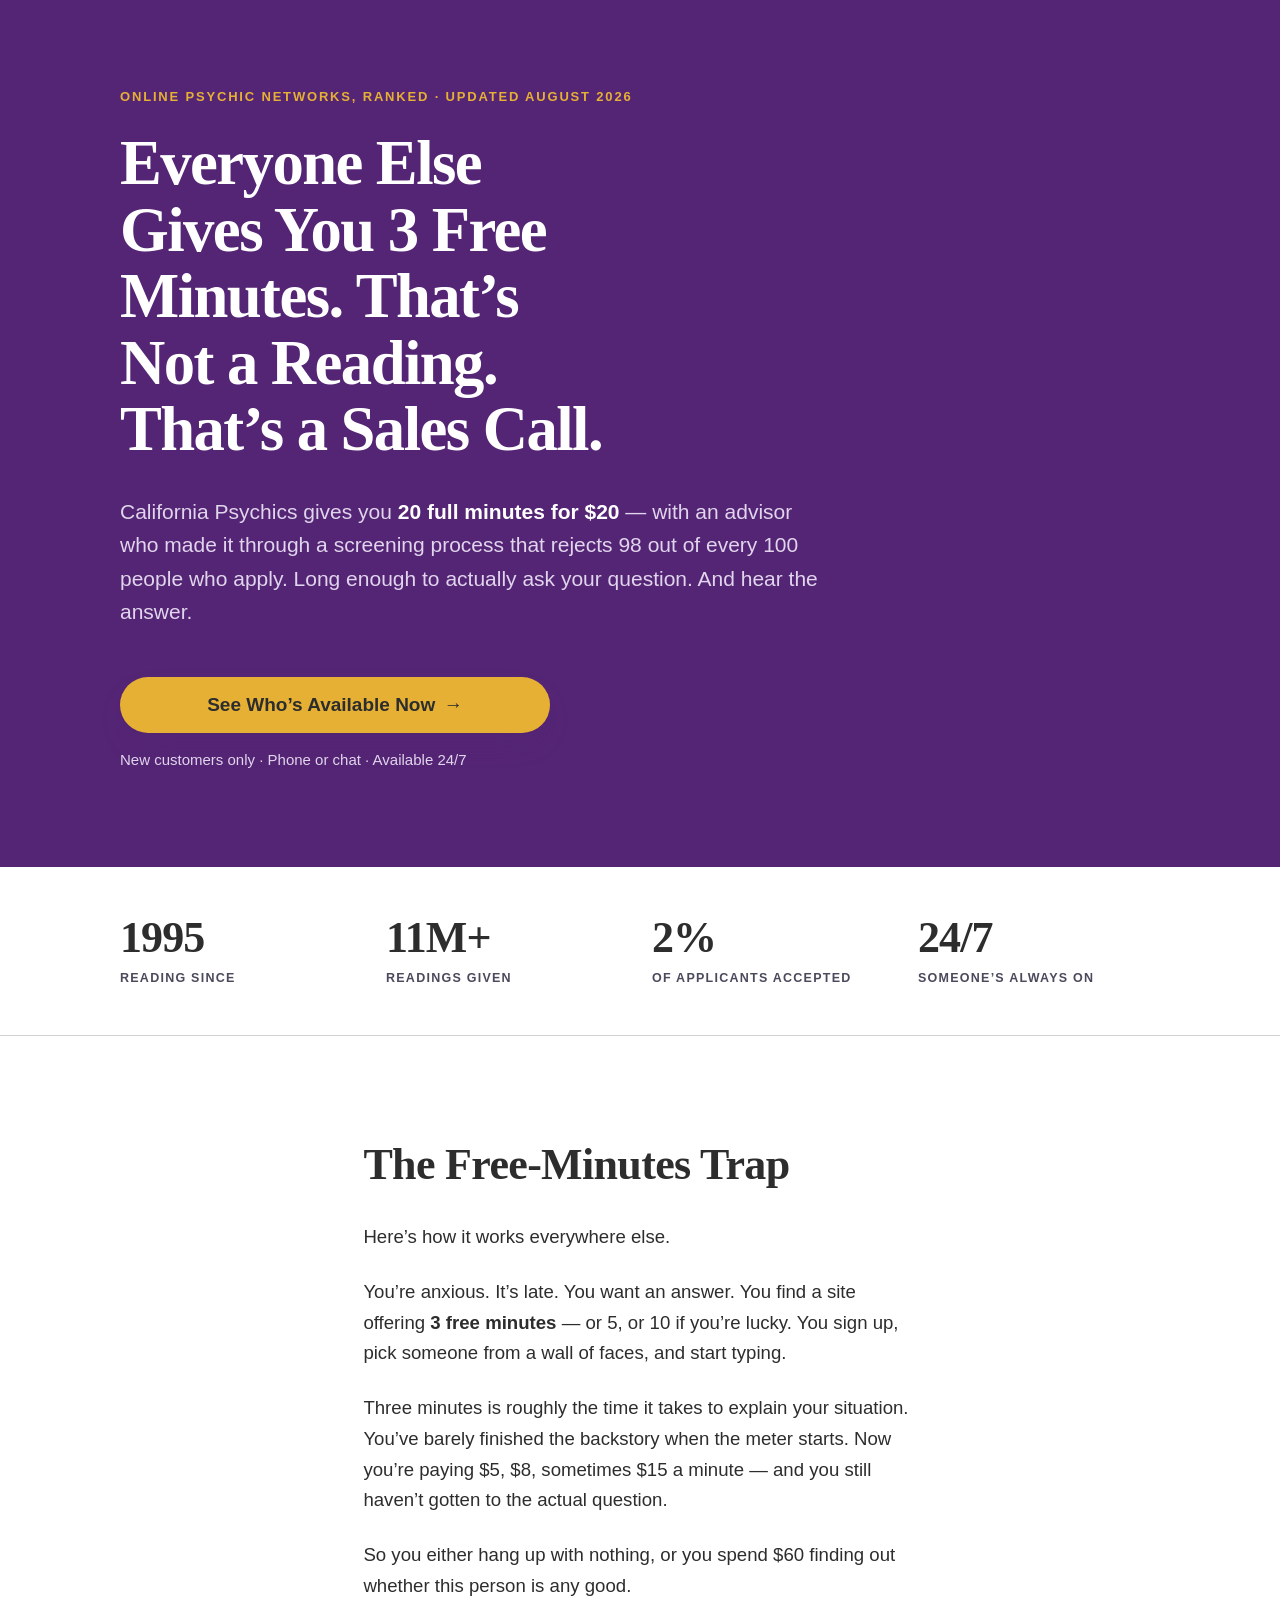
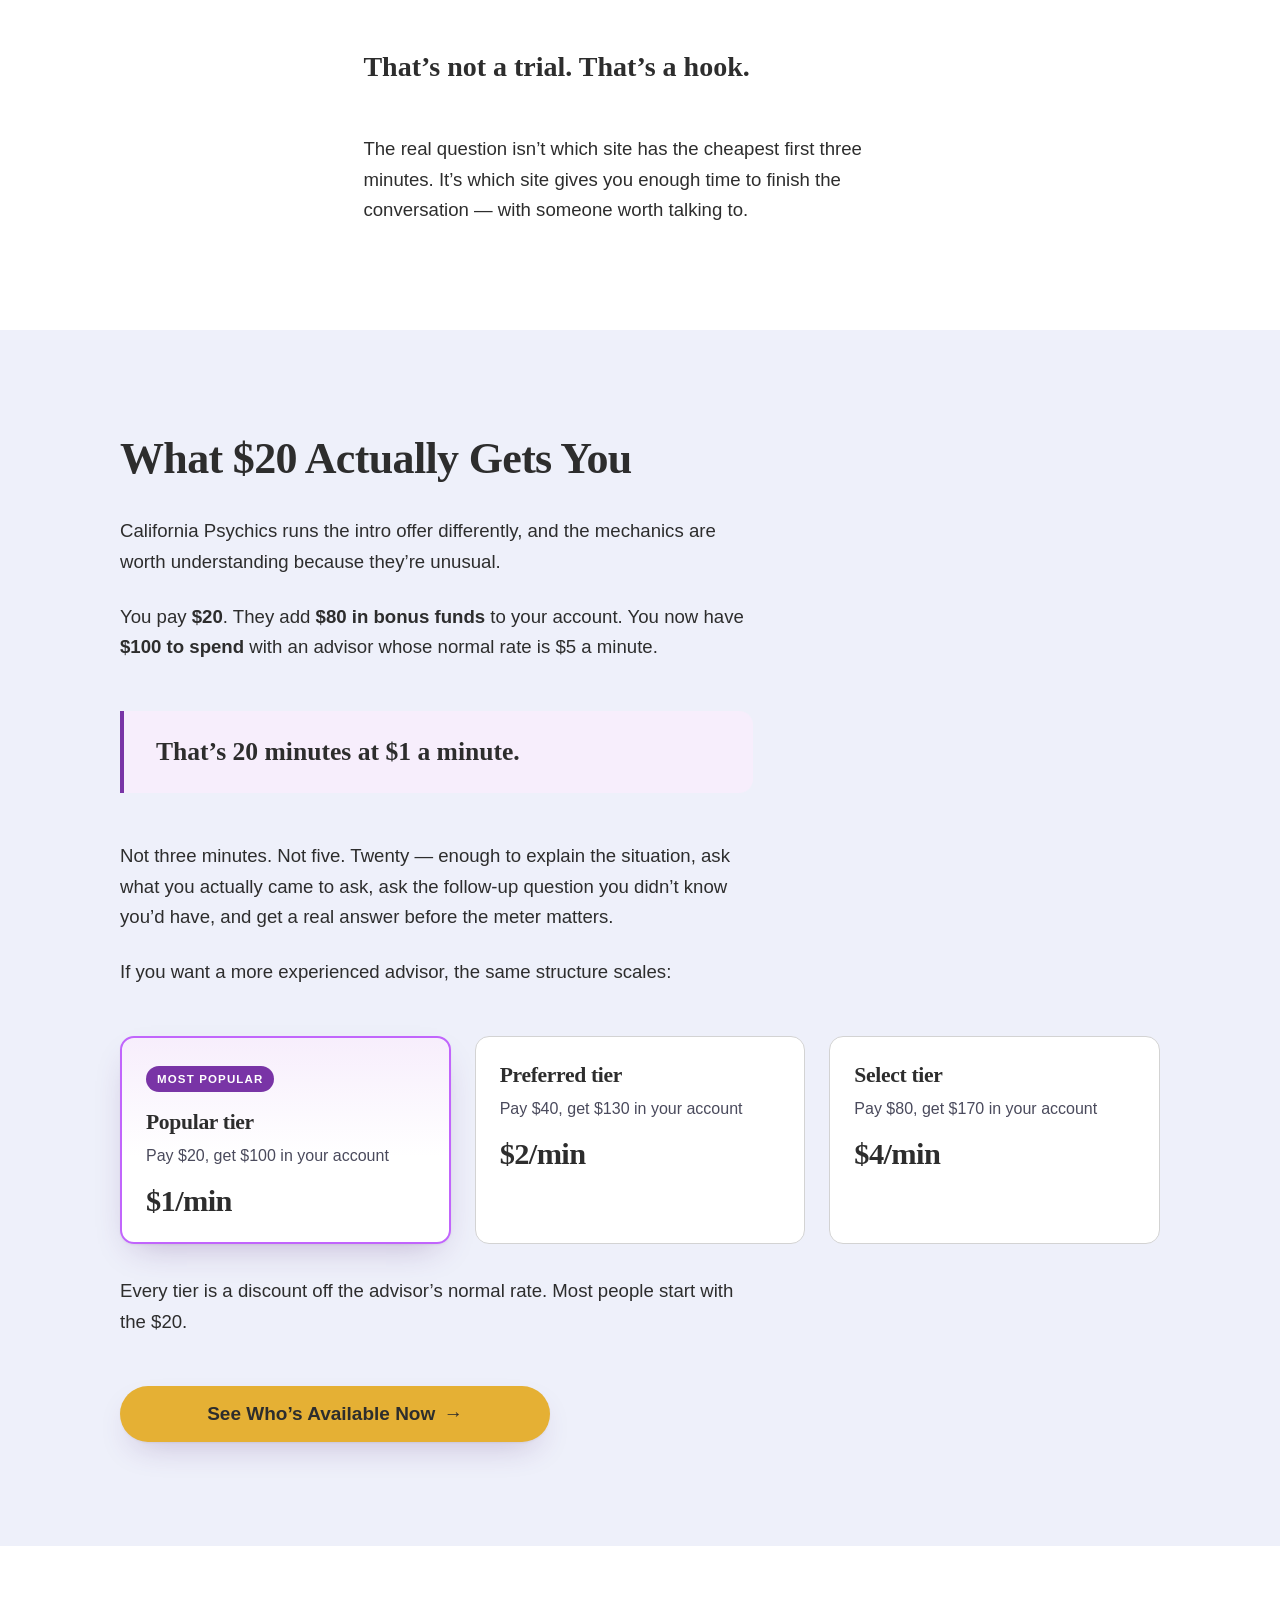
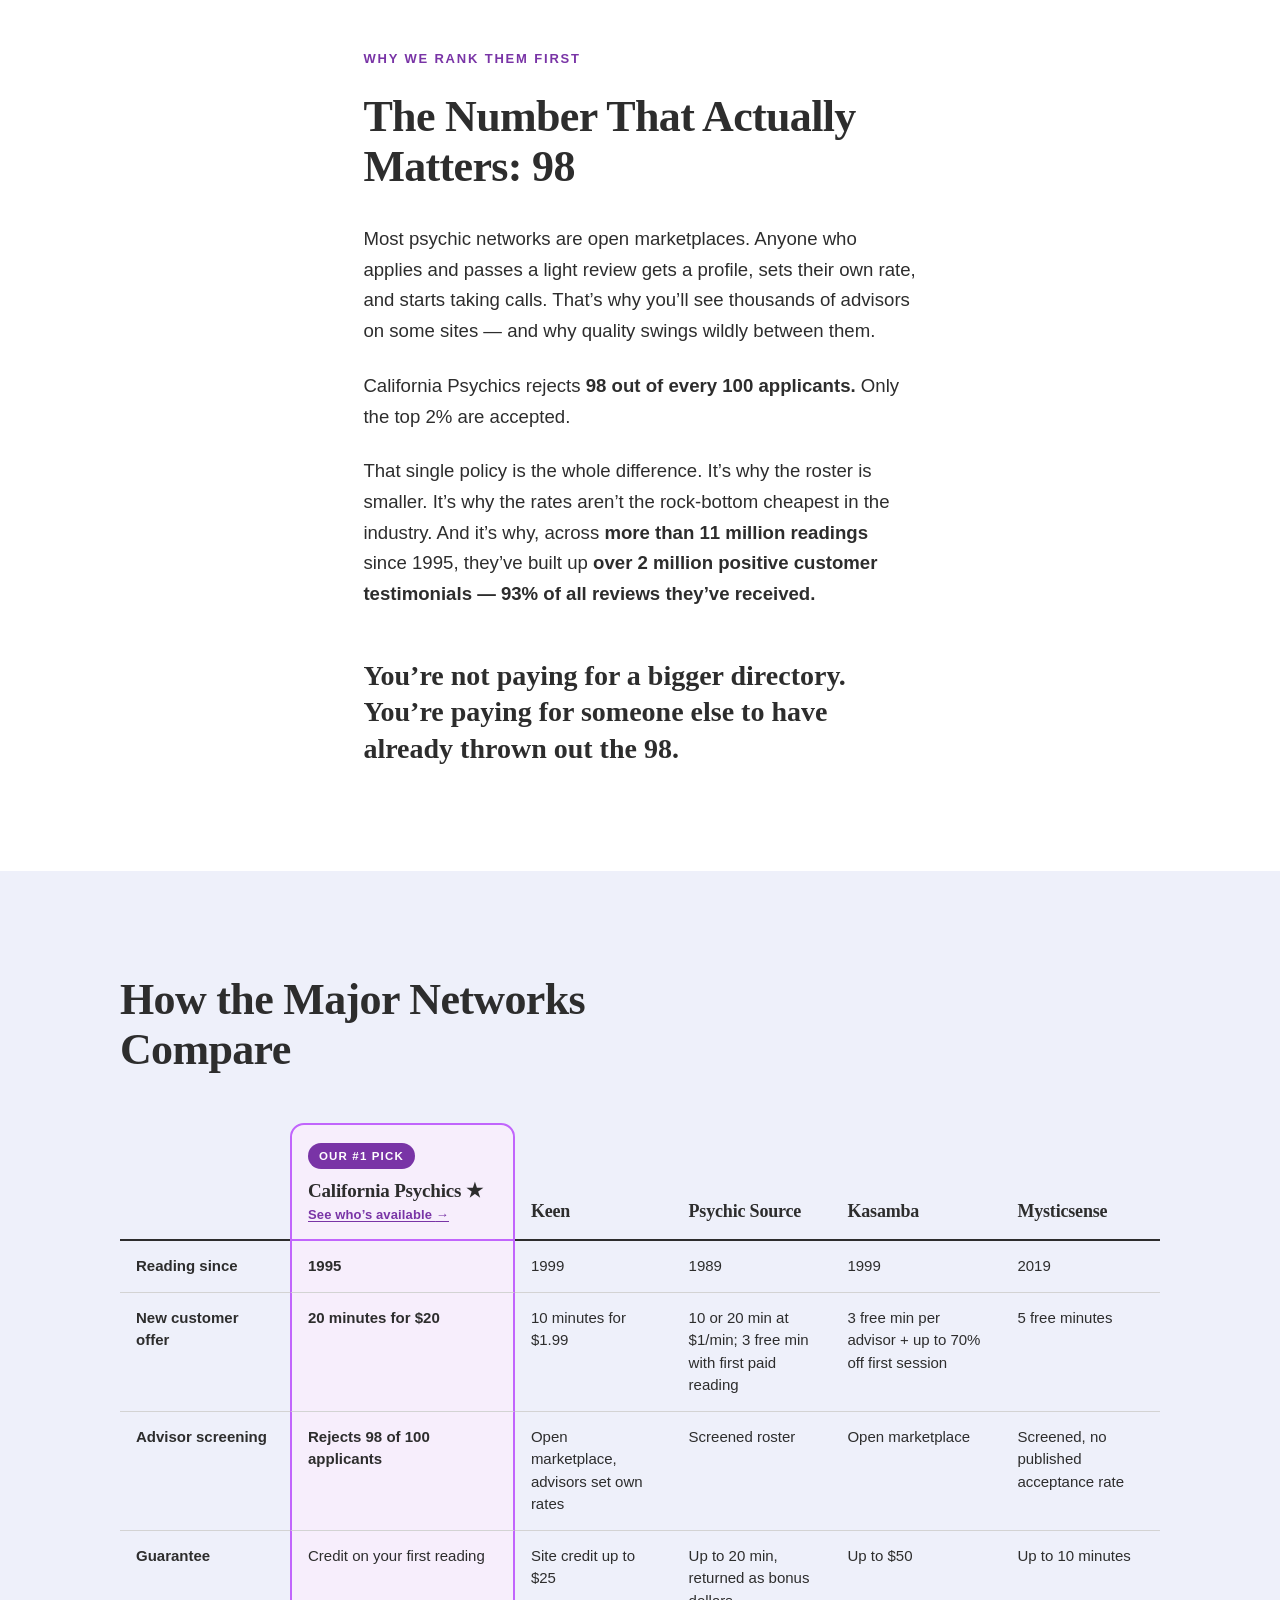
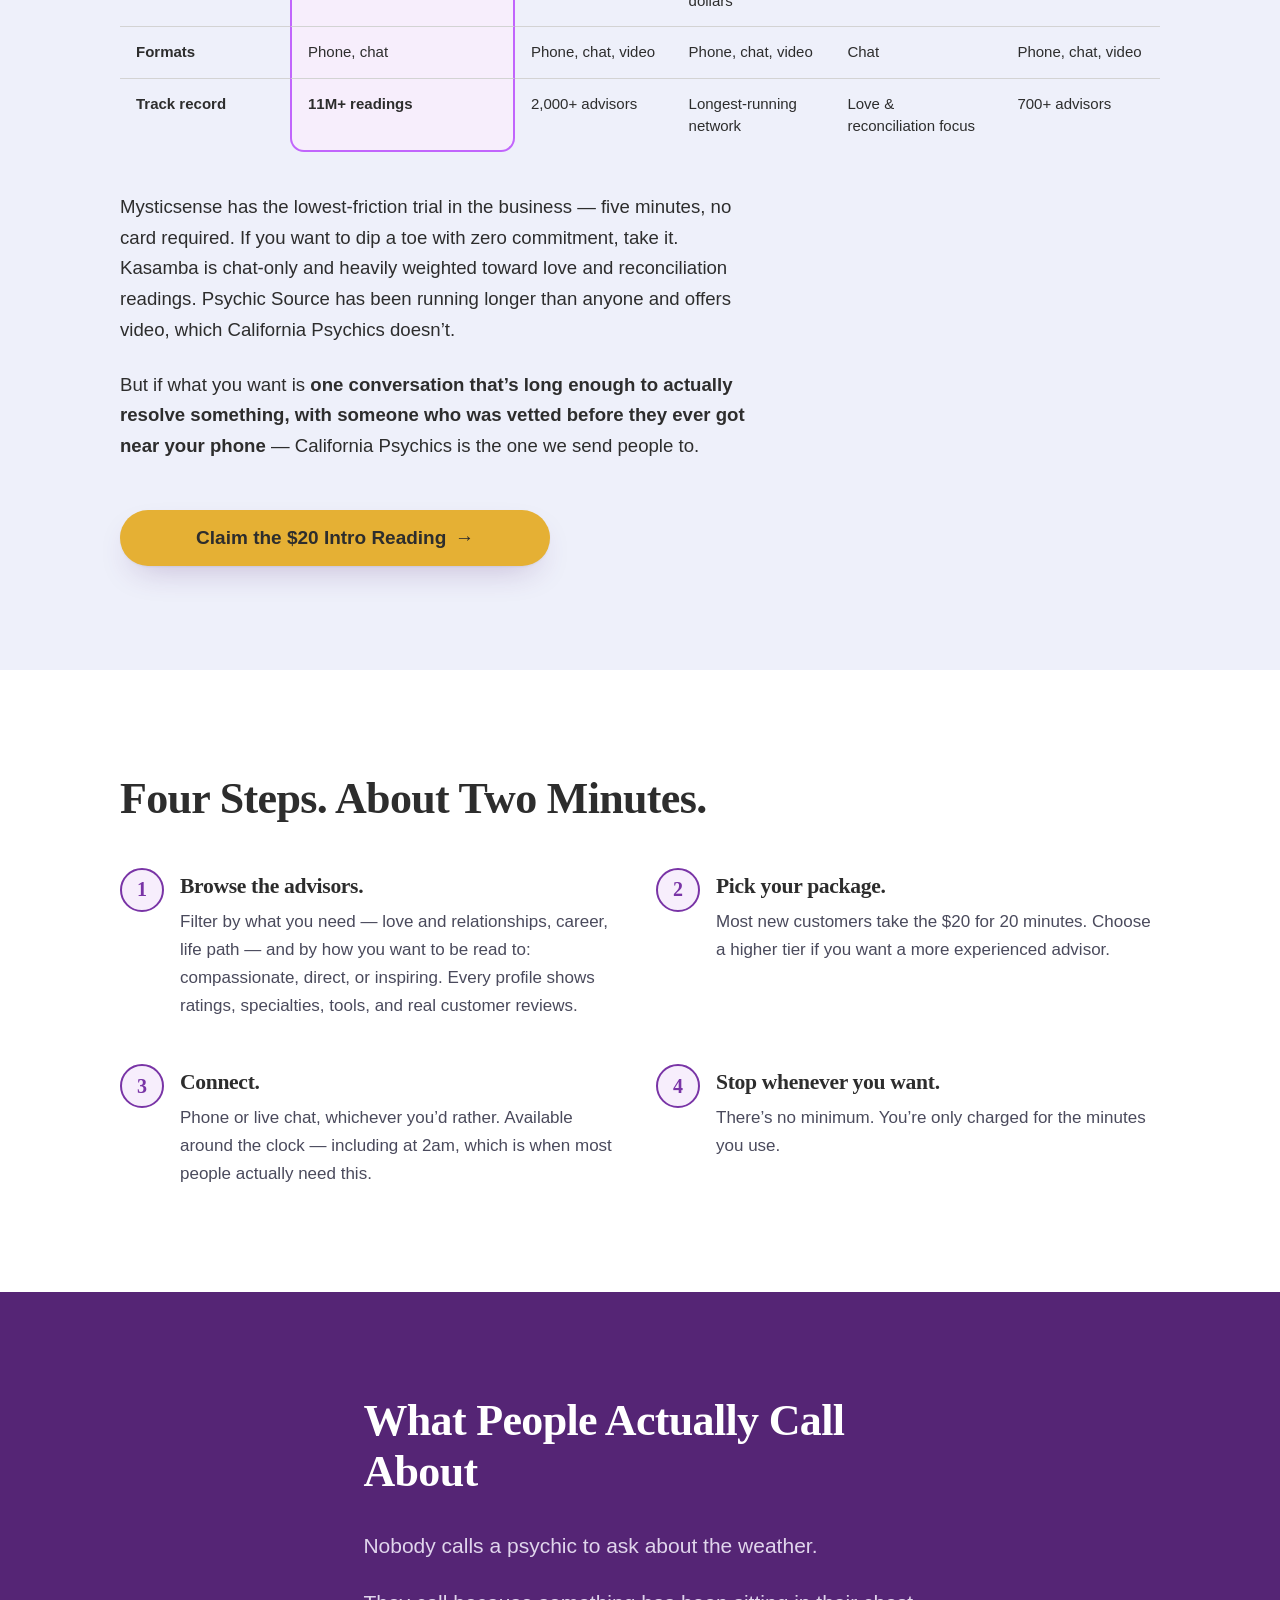
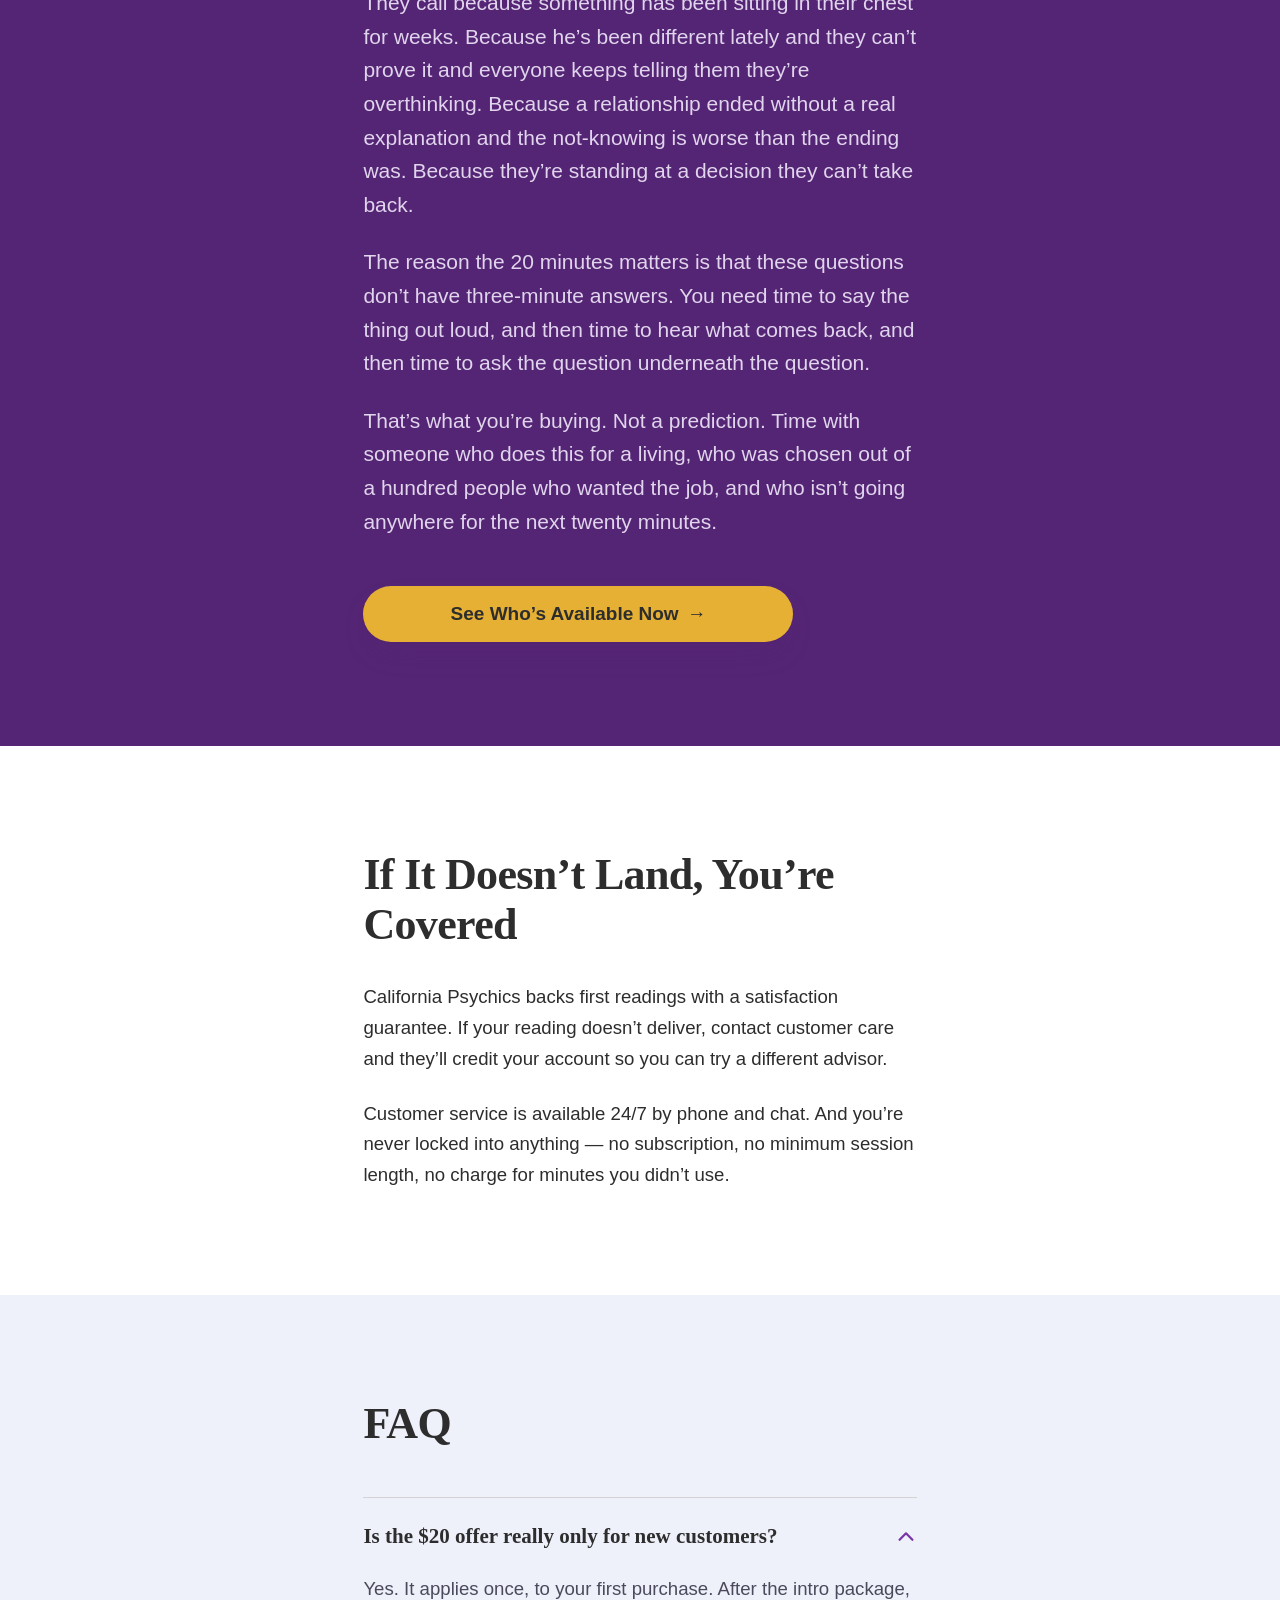
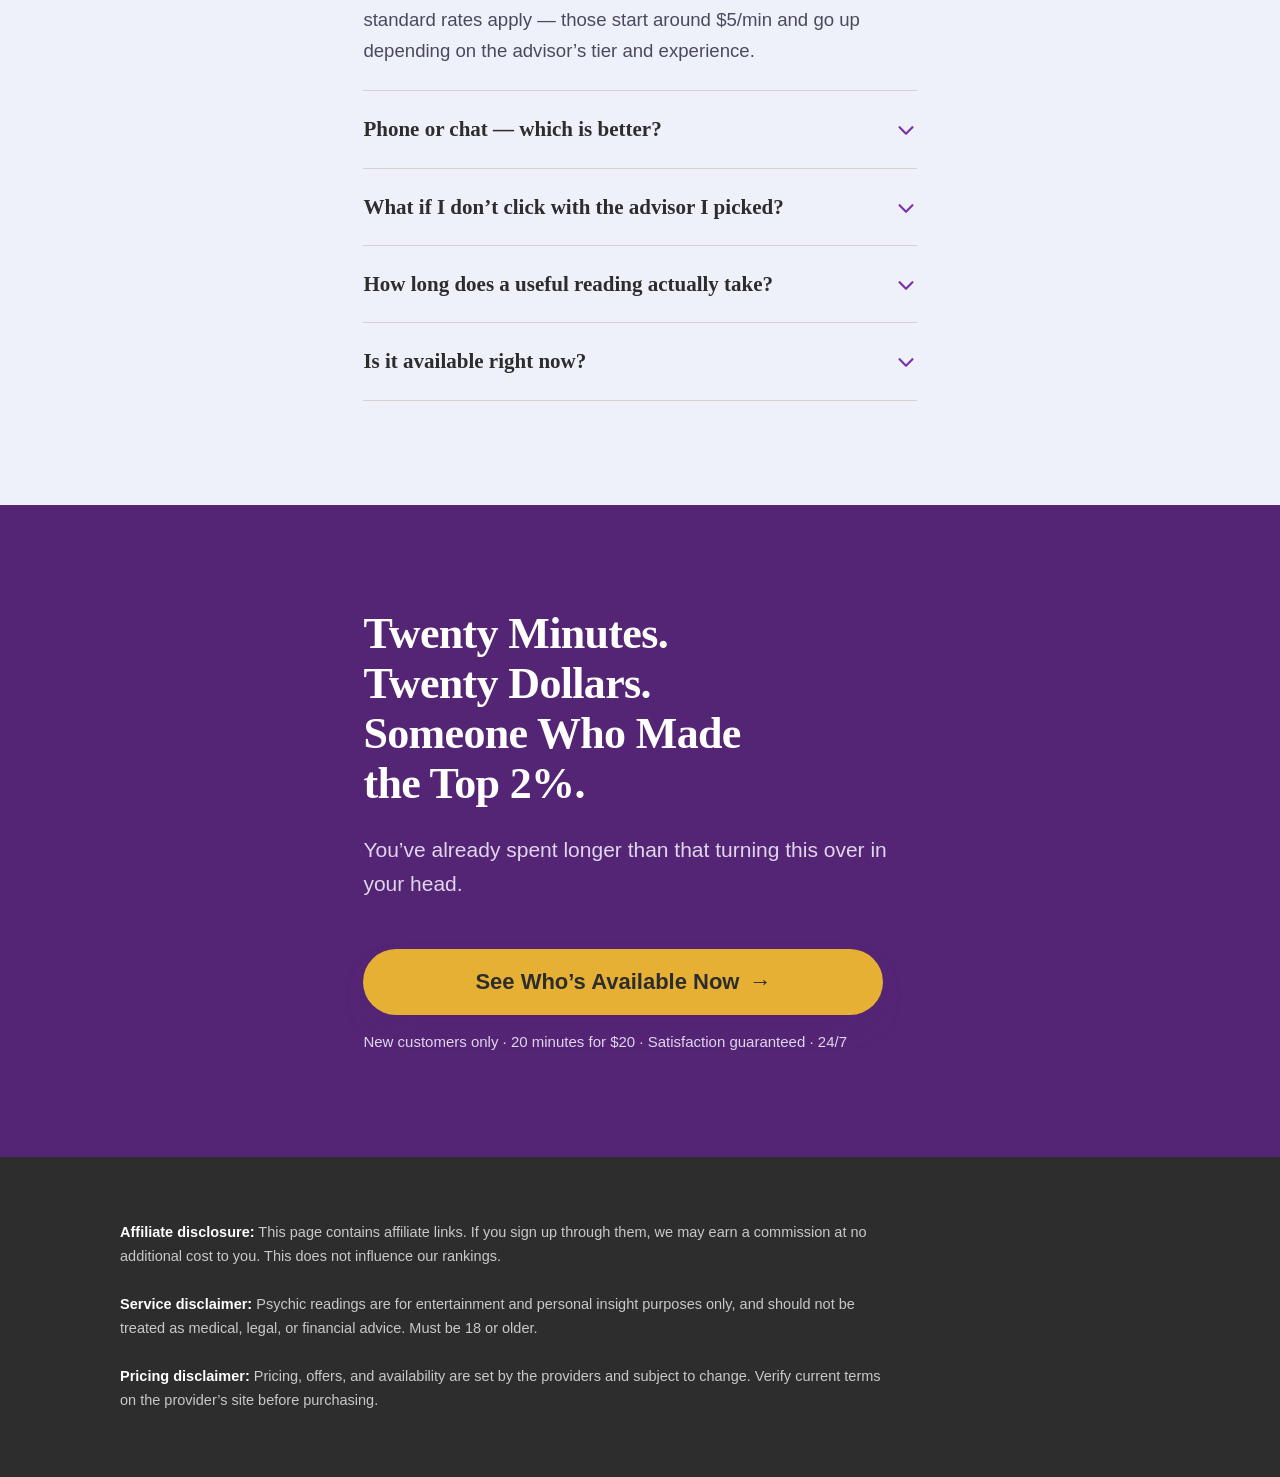
==== commit 5011b500: "Re-skin the presell page in the site brand palette Swap the page's own indigo-and-amber scheme for t" ====
--- a/best-psychic-network/index.html
+++ b/best-psychic-network/index.html
@@ -5,9 +5,9 @@
 <meta name="viewport" content="width=device-width, initial-scale=1">
 <title>California Psychics Review 2026 — 20 Minutes for $20, and How the Major Networks Compare</title>
 <meta name="description" content="Most psychic networks give you 3 free minutes. California Psychics gives new customers 20 minutes for $20 with an advisor from the top 2% of applicants. See how the major networks compare on offers, screening, and guarantees.">
-<meta name="theme-color" content="#101119">
-<link rel="canonical" href="https://psychictopia.com/best-psychic-network">
-<meta property="og:url" content="https://psychictopia.com/best-psychic-network">
+<meta name="theme-color" content="#552575">
+<link rel="canonical" href="https://www.psychictopia.com/best-psychic-network">
+<meta property="og:url" content="https://www.psychictopia.com/best-psychic-network">
 <meta property="og:type" content="website">
 <meta property="og:site_name" content="Psychictopia">
 <meta property="og:locale" content="en_US">
@@ -21,28 +21,38 @@
    TOKENS
    ============================================================ */
 :root{
-  /* colour */
-  --ink:#101119;              /* near-black, indigo cast */
-  --ink-soft:#191b26;
-  --ink-line:rgba(255,255,255,.14);
+  /* ---- Brand palette, shared verbatim with the other psychictopia landers ---- */
+  --purple:#7934a6;
+  --purple-hover:#552575;
+  --purple-light:#8b3fbe;
+  --first-border:#c165fc;     /* the #1-pick border on the other landers */
+  --gold:#e5b034;
+  --gold-hover:#e5a000;
+  --footer-bg:#2d2d2d;
+  --page-bg:#eef0fa;
+
+  /* ---- Roles this page assigns to those colours ---- */
+  --ink:var(--purple-hover);  /* deep purple ground for the dark sections */
+  --ink-soft:var(--footer-bg);
+  --ink-line:rgba(255,255,255,.18);
   --paper:#ffffff;
-  --paper-tint:#f7f6f3;       /* very slightly warm alternate */
-  --text:#1c1e26;             /* 16.6:1 on paper */
-  --text-muted:#55596b;       /* 6.9:1 on paper  */
-  --text-invert:#f4f4f7;
-  --text-invert-muted:#c2c4d1;/* 10.4:1 on ink   */
-  --accent:#e8a317;           /* warm amber      */
-  --accent-hi:#f4b737;
-  --accent-deep:#7a4f04;      /* 7.1:1 on paper  */
-  --accent-wash:#fdf5e4;
-  --line:#e4e2dc;
-  --btn-text:#17130a;         /* 7.7:1 on amber  */
-  --focus:#1c1e26;
+  --paper-tint:var(--page-bg);/* the site's lavender alternate */
+  --text:#2d2d2d;             /* 13.8:1 on paper */
+  --text-muted:#4a4a5c;       /* 8.7:1 on paper  */
+  --text-invert:#ffffff;      /* 11.0:1 on ink   */
+  --text-invert-muted:#e0d5ec;/* 7.8:1 on ink    */
+  --accent:var(--gold);       /* CTAs only       */
+  --accent-hi:var(--gold-hover);
+  --accent-deep:var(--purple);/* accent text and rank chrome: 7.4:1 on paper */
+  --accent-wash:#f7eefc;
+  --line:#d3d3d3;
+  --btn-text:#2d2d2d;         /* 6.9:1 on gold   */
+  --focus:var(--purple);
 
   /* shape */
   --radius:14px;
   --radius-sm:8px;
-  --shadow:0 1px 2px rgba(16,17,25,.05), 0 14px 34px -14px rgba(16,17,25,.28);
+  --shadow:0 1px 2px rgba(45,45,45,.06), 0 14px 34px -14px rgba(85,37,117,.32);
 
   /* 8px spacing scale */
   --s1:4px; --s2:8px; --s3:16px; --s4:24px; --s5:32px;
@@ -98,7 +108,7 @@
 .narrow{max-width:var(--measure)}
 section{padding-top:var(--section-y);padding-bottom:var(--section-y)}
 .tint{background:var(--paper-tint)}
-.on-dark{background:var(--ink);color:var(--text-invert);--focus:#f7c65a}
+.on-dark{background:var(--ink);color:var(--text-invert);--focus:var(--gold)}
 .on-dark h1,.on-dark h2{color:#fff}
 .eyebrow{
   font-size:13px;line-height:1.4;font-weight:700;letter-spacing:.14em;text-transform:uppercase;
@@ -157,7 +167,7 @@
 }
 .callout{
   margin:var(--s6) 0;padding:var(--s4) var(--s4) var(--s4) var(--s5);
-  border-left:4px solid var(--accent);background:var(--accent-wash);
+  border-left:4px solid var(--purple);background:var(--accent-wash);
   border-radius:0 var(--radius) var(--radius) 0;
   font-family:var(--font-display);font-size:clamp(1.25rem,4.2vw,1.6rem);line-height:1.32;font-weight:700
 }
@@ -171,10 +181,10 @@
   position:relative;background:var(--paper);border:1px solid var(--line);
   border-radius:var(--radius);padding:var(--s4)
 }
-.tier--pop{border:2px solid var(--accent);box-shadow:var(--shadow);background:linear-gradient(180deg,var(--accent-wash),var(--paper) 58%)}
+.tier--pop{border:2px solid var(--first-border);box-shadow:var(--shadow);background:linear-gradient(180deg,var(--accent-wash),var(--paper) 58%)}
 .tier .badge{
   display:inline-block;margin-bottom:var(--s3);padding:5px 11px;border-radius:999px;
-  background:var(--accent);color:var(--btn-text);
+  background:var(--purple);color:#fff;
   font-size:11.5px;font-weight:800;letter-spacing:.1em;text-transform:uppercase;line-height:1.4
 }
 .tier h3{margin-bottom:var(--s2)}
@@ -203,12 +213,12 @@
 }
 .cmp .cmp-corner{position:sticky;left:0;z-index:2;background:var(--paper-tint);border-bottom:2px solid var(--text)}
 .cmp tbody tr:last-child th,.cmp tbody tr:last-child td{border-bottom:0}
-.cmp .pick{background:var(--accent-wash);border-left:2px solid var(--accent);border-right:2px solid var(--accent)}
-.cmp thead .pick{border-top:2px solid var(--accent);border-bottom-color:var(--accent);border-radius:var(--radius) var(--radius) 0 0;padding-top:var(--s3);min-width:222px}
-.cmp tbody tr:last-child .pick{border-bottom:2px solid var(--accent);border-radius:0 0 var(--radius) var(--radius)}
+.cmp .pick{background:var(--accent-wash);border-left:2px solid var(--first-border);border-right:2px solid var(--first-border)}
+.cmp thead .pick{border-top:2px solid var(--first-border);border-bottom-color:var(--first-border);border-radius:var(--radius) var(--radius) 0 0;padding-top:var(--s3);min-width:222px}
+.cmp tbody tr:last-child .pick{border-bottom:2px solid var(--first-border);border-radius:0 0 var(--radius) var(--radius)}
 .ribbon{
   display:inline-block;margin-bottom:var(--s2);padding:5px 11px;border-radius:999px;
-  background:var(--accent);color:var(--btn-text);
+  background:var(--purple);color:#fff;
   font:800 11.5px/1.4 var(--font-body);letter-spacing:.1em;text-transform:uppercase
 }
 .cmp-brand{
@@ -224,7 +234,7 @@
    COMPARISON — mobile cards
    ============================================================ */
 .cmp-card{background:var(--paper);border:1px solid var(--line);border-radius:var(--radius);padding:var(--s4)}
-.cmp-card--pick{border:2px solid var(--accent);box-shadow:var(--shadow);background:linear-gradient(180deg,var(--accent-wash),var(--paper) 40%)}
+.cmp-card--pick{border:2px solid var(--first-border);box-shadow:var(--shadow);background:linear-gradient(180deg,var(--accent-wash),var(--paper) 40%)}
 .cmp-card h3{margin-bottom:var(--s3)}
 .cmp-card dl{margin:0;display:grid;gap:var(--s3)}
 .cmp-card dl>div{display:grid;gap:2px;padding-bottom:var(--s3);border-bottom:1px solid var(--line)}
@@ -242,7 +252,7 @@
 .steps li::before{
   content:counter(step);position:absolute;left:0;top:-4px;
   width:44px;height:44px;display:grid;place-items:center;border-radius:50%;
-  background:var(--accent-wash);border:2px solid var(--accent);
+  background:var(--accent-wash);border:2px solid var(--purple);
   font-family:var(--font-display);font-weight:700;font-size:20px;color:var(--accent-deep)
 }
 .steps h3{margin-bottom:var(--s2)}
@@ -270,7 +280,7 @@
 .final{text-align:left}
 .final h2{max-width:20ch}
 .final .lede{margin-top:var(--s4)}
-.site-footer{background:var(--ink-soft);color:var(--text-invert-muted);padding:var(--s7) 0 var(--s7)}
+.site-footer{background:var(--ink-soft);color:#c8c8c8;padding:var(--s7) 0 var(--s7)}
 .disclosures{display:grid;gap:var(--s4);max-width:74ch}
 .disclosures p{margin:0;font-size:14.5px;line-height:1.65}
 .disclosures strong{color:#fff}
@@ -281,11 +291,12 @@
 .sticky{
   position:fixed;left:0;right:0;bottom:0;z-index:60;display:none;align-items:center;gap:var(--s3);
   padding:11px clamp(14px,4vw,20px);padding-bottom:calc(11px + env(safe-area-inset-bottom,0px));
-  background:#0d0e15;border-top:1px solid var(--ink-line);
+  background:linear-gradient(180deg,var(--purple-light),var(--purple));
+  border-top:1px solid var(--ink-line);
   box-shadow:0 -8px 24px rgba(0,0,0,.35);
   transform:translateY(110%);opacity:0;visibility:hidden;
   transition:transform .24s ease,opacity .24s ease,visibility .24s ease;
-  --focus:#f7c65a;
+  --focus:var(--gold);
 }
 @media (max-width:767px){.sticky{display:flex}}
 .sticky.is-visible{transform:none;opacity:1;visibility:visible}
@@ -317,7 +328,7 @@
       <h1>Everyone Else Gives You 3 Free Minutes. That’s Not a Reading. That’s a Sales Call.</h1>
       <p class="lede">California Psychics gives you <strong>20 full minutes for $20</strong> — with an advisor who made it through a screening process that rejects 98 out of every 100 people who apply. Long enough to actually ask your question. And hear the answer.</p>
       <div class="cta-block">
-        <a class="btn" href="https://REPLACE-ME.example.com/offer" rel="noopener sponsored" data-cta="hero">See Who’s Available Now <span aria-hidden="true">→</span></a>
+        <a class="btn" href="https://secure.psychictopia.com/cf/click/1" rel="noopener sponsored" data-cta="hero">See Who’s Available Now <span aria-hidden="true">→</span></a>
         <p class="cta-note">New customers only · Phone or chat · Available 24/7</p>
       </div>
     </div>
@@ -386,7 +397,7 @@
       <div class="narrow">
         <p>Every tier is a discount off the advisor’s normal rate. Most people start with the $20.</p>
         <div class="cta-block">
-          <a class="btn" href="https://REPLACE-ME.example.com/offer" rel="noopener sponsored" data-cta="offer">See Who’s Available Now <span aria-hidden="true">→</span></a>
+          <a class="btn" href="https://secure.psychictopia.com/cf/click/1" rel="noopener sponsored" data-cta="offer">See Who’s Available Now <span aria-hidden="true">→</span></a>
         </div>
       </div>
     </div>
@@ -422,7 +433,7 @@
               <td class="cmp-corner"><span class="sr-only">Feature</span></td>
               <th scope="col" class="pick">
                 <span class="ribbon">Our #1 Pick</span>
-                <a class="cmp-brand" href="https://REPLACE-ME.example.com/offer" rel="noopener sponsored" data-cta="comparison-table"><span class="nm">California Psychics <span aria-hidden="true">★</span></span><span class="go">See who’s available <span aria-hidden="true">→</span></span></a>
+                <a class="cmp-brand" href="https://secure.psychictopia.com/cf/click/1" rel="noopener sponsored" data-cta="comparison-table"><span class="nm">California Psychics <span aria-hidden="true">★</span></span><span class="go">See who’s available <span aria-hidden="true">→</span></span></a>
               </th>
               <th scope="col">Keen</th>
               <th scope="col">Psychic Source</th>
@@ -487,7 +498,7 @@
       <div class="cmp-cards">
         <article class="cmp-card cmp-card--pick">
           <span class="ribbon">Our #1 Pick</span>
-          <h3><a class="cmp-brand" href="https://REPLACE-ME.example.com/offer" rel="noopener sponsored" data-cta="comparison-table"><span class="nm">California Psychics <span aria-hidden="true">★</span></span><span class="go">See who’s available <span aria-hidden="true">→</span></span></a></h3>
+          <h3><a class="cmp-brand" href="https://secure.psychictopia.com/cf/click/1" rel="noopener sponsored" data-cta="comparison-table"><span class="nm">California Psychics <span aria-hidden="true">★</span></span><span class="go">See who’s available <span aria-hidden="true">→</span></span></a></h3>
           <dl>
             <div><dt>Reading since</dt><dd>1995</dd></div>
             <div><dt>New customer offer</dt><dd>20 minutes for $20</dd></div>
@@ -548,7 +559,7 @@
         <p>But if what you want is <strong>one conversation that’s long enough to actually resolve something, with someone who was vetted before they ever got near your phone</strong> — California Psychics is the one we send people to.</p>
       </div>
       <div class="narrow cta-block">
-        <a class="btn" href="https://REPLACE-ME.example.com/offer" rel="noopener sponsored" data-cta="comparison">Claim the $20 Intro Reading <span aria-hidden="true">→</span></a>
+        <a class="btn" href="https://secure.psychictopia.com/cf/click/1" rel="noopener sponsored" data-cta="comparison">Claim the $20 Intro Reading <span aria-hidden="true">→</span></a>
       </div>
     </div>
   </section>
@@ -591,7 +602,7 @@
         <p>That’s what you’re buying. Not a prediction. Time with someone who does this for a living, who was chosen out of a hundred people who wanted the job, and who isn’t going anywhere for the next twenty minutes.</p>
       </div>
       <div class="cta-block">
-        <a class="btn" href="https://REPLACE-ME.example.com/offer" rel="noopener sponsored" data-cta="emotional">See Who’s Available Now <span aria-hidden="true">→</span></a>
+        <a class="btn" href="https://secure.psychictopia.com/cf/click/1" rel="noopener sponsored" data-cta="emotional">See Who’s Available Now <span aria-hidden="true">→</span></a>
       </div>
     </div>
   </section>
@@ -657,7 +668,7 @@
       <h2 id="final-h">Twenty Minutes. Twenty Dollars. Someone Who Made the Top 2%.</h2>
       <p class="lede">You’ve already spent longer than that turning this over in your head.</p>
       <div class="cta-block">
-        <a class="btn btn--xl" href="https://REPLACE-ME.example.com/offer" rel="noopener sponsored" data-cta="final">See Who’s Available Now <span aria-hidden="true">→</span></a>
+        <a class="btn btn--xl" href="https://secure.psychictopia.com/cf/click/1" rel="noopener sponsored" data-cta="final">See Who’s Available Now <span aria-hidden="true">→</span></a>
         <p class="cta-note">New customers only · 20 minutes for $20 · Satisfaction guaranteed · 24/7</p>
       </div>
     </div>
@@ -679,7 +690,7 @@
 <!-- ============ STICKY MOBILE BAR ============ -->
 <div class="sticky" id="sticky-bar">
   <span class="sticky-label">20 min for $20</span>
-  <a class="btn" href="https://REPLACE-ME.example.com/offer" rel="noopener sponsored" data-cta="sticky">Get Started <span aria-hidden="true">→</span></a>
+  <a class="btn" href="https://secure.psychictopia.com/cf/click/1" rel="noopener sponsored" data-cta="sticky">Get Started <span aria-hidden="true">→</span></a>
 </div>
 
 <script>
@@ -687,7 +698,7 @@
    OFFER URL — single source of truth. Change it here and in the
    hardcoded href on every [data-cta] anchor (the no-JS fallback).
    ------------------------------------------------------------------ */
-const OFFER_URL = "https://REPLACE-ME.example.com/offer";
+const OFFER_URL = "https://secure.psychictopia.com/cf/click/1";
 
 /* Instrumentation hook. Called on click from every CTA with one of:
    hero | offer | comparison | comparison-table | emotional | final | sticky */
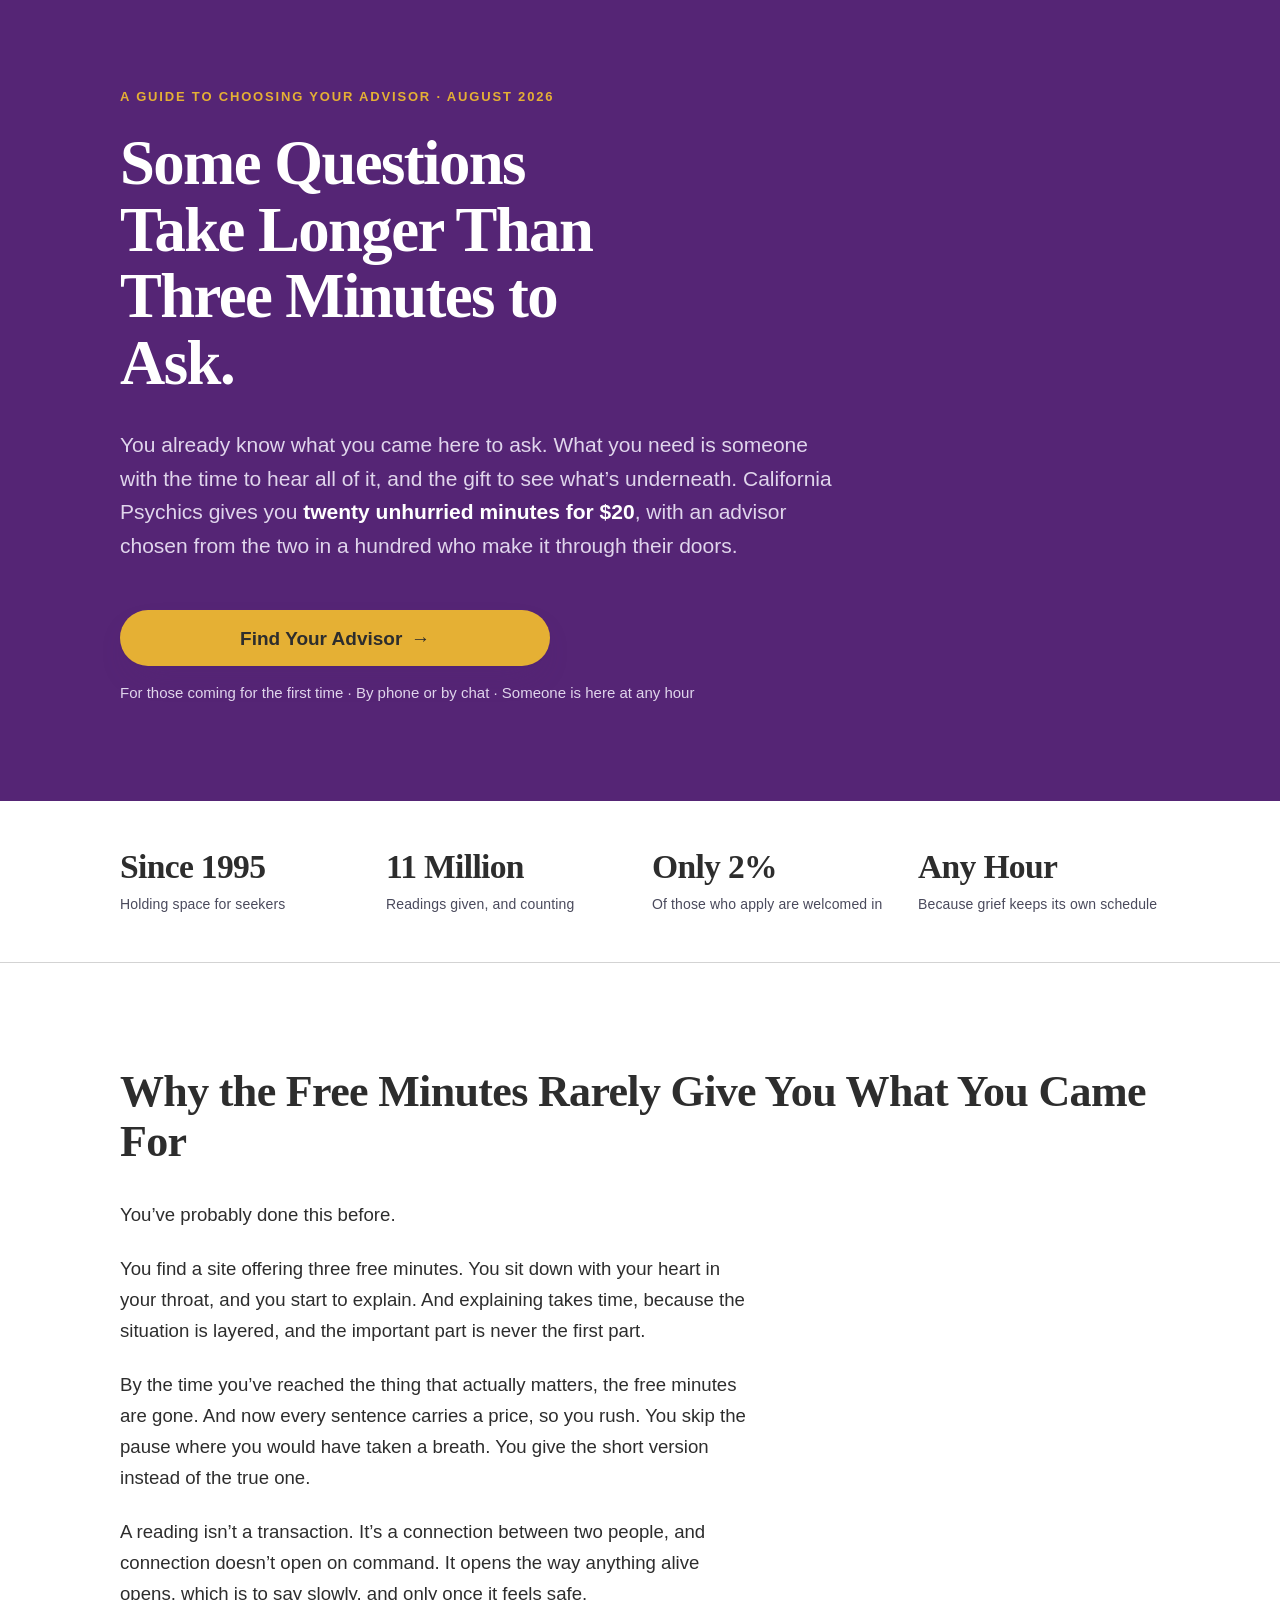
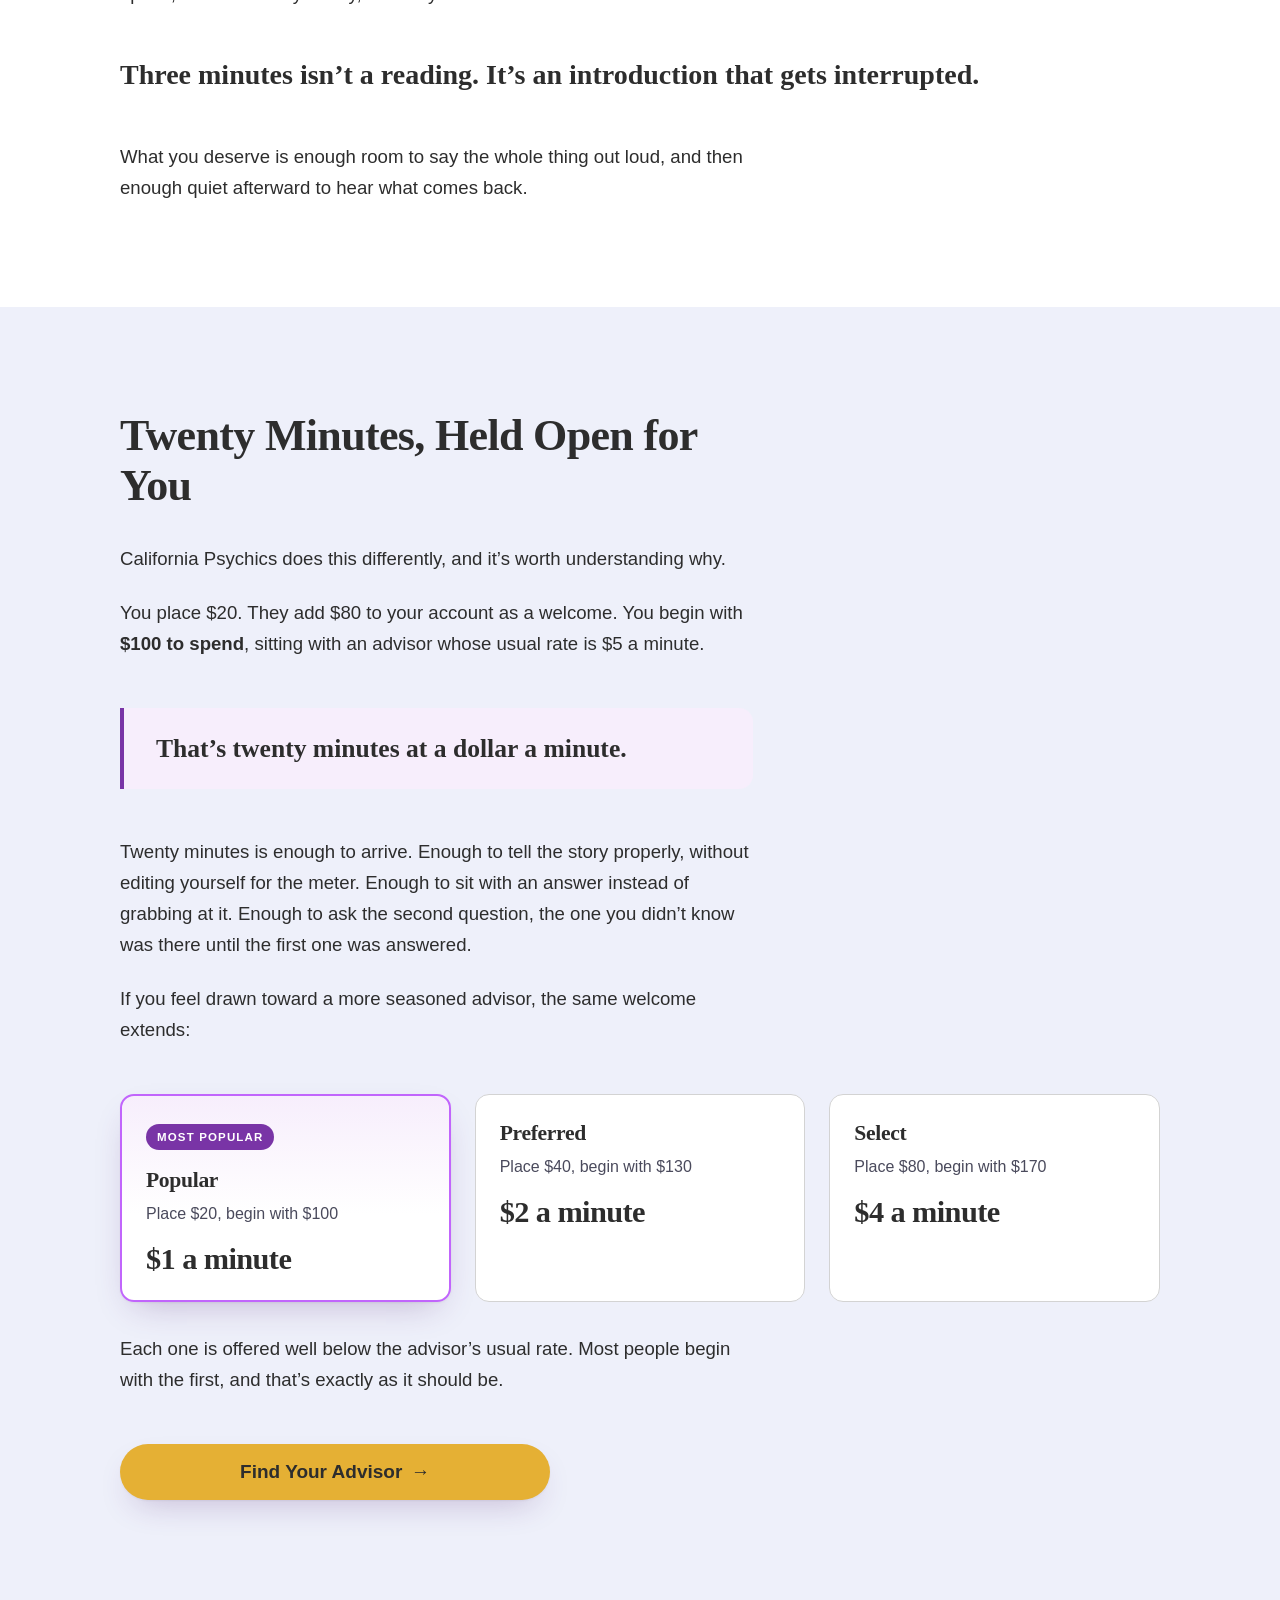
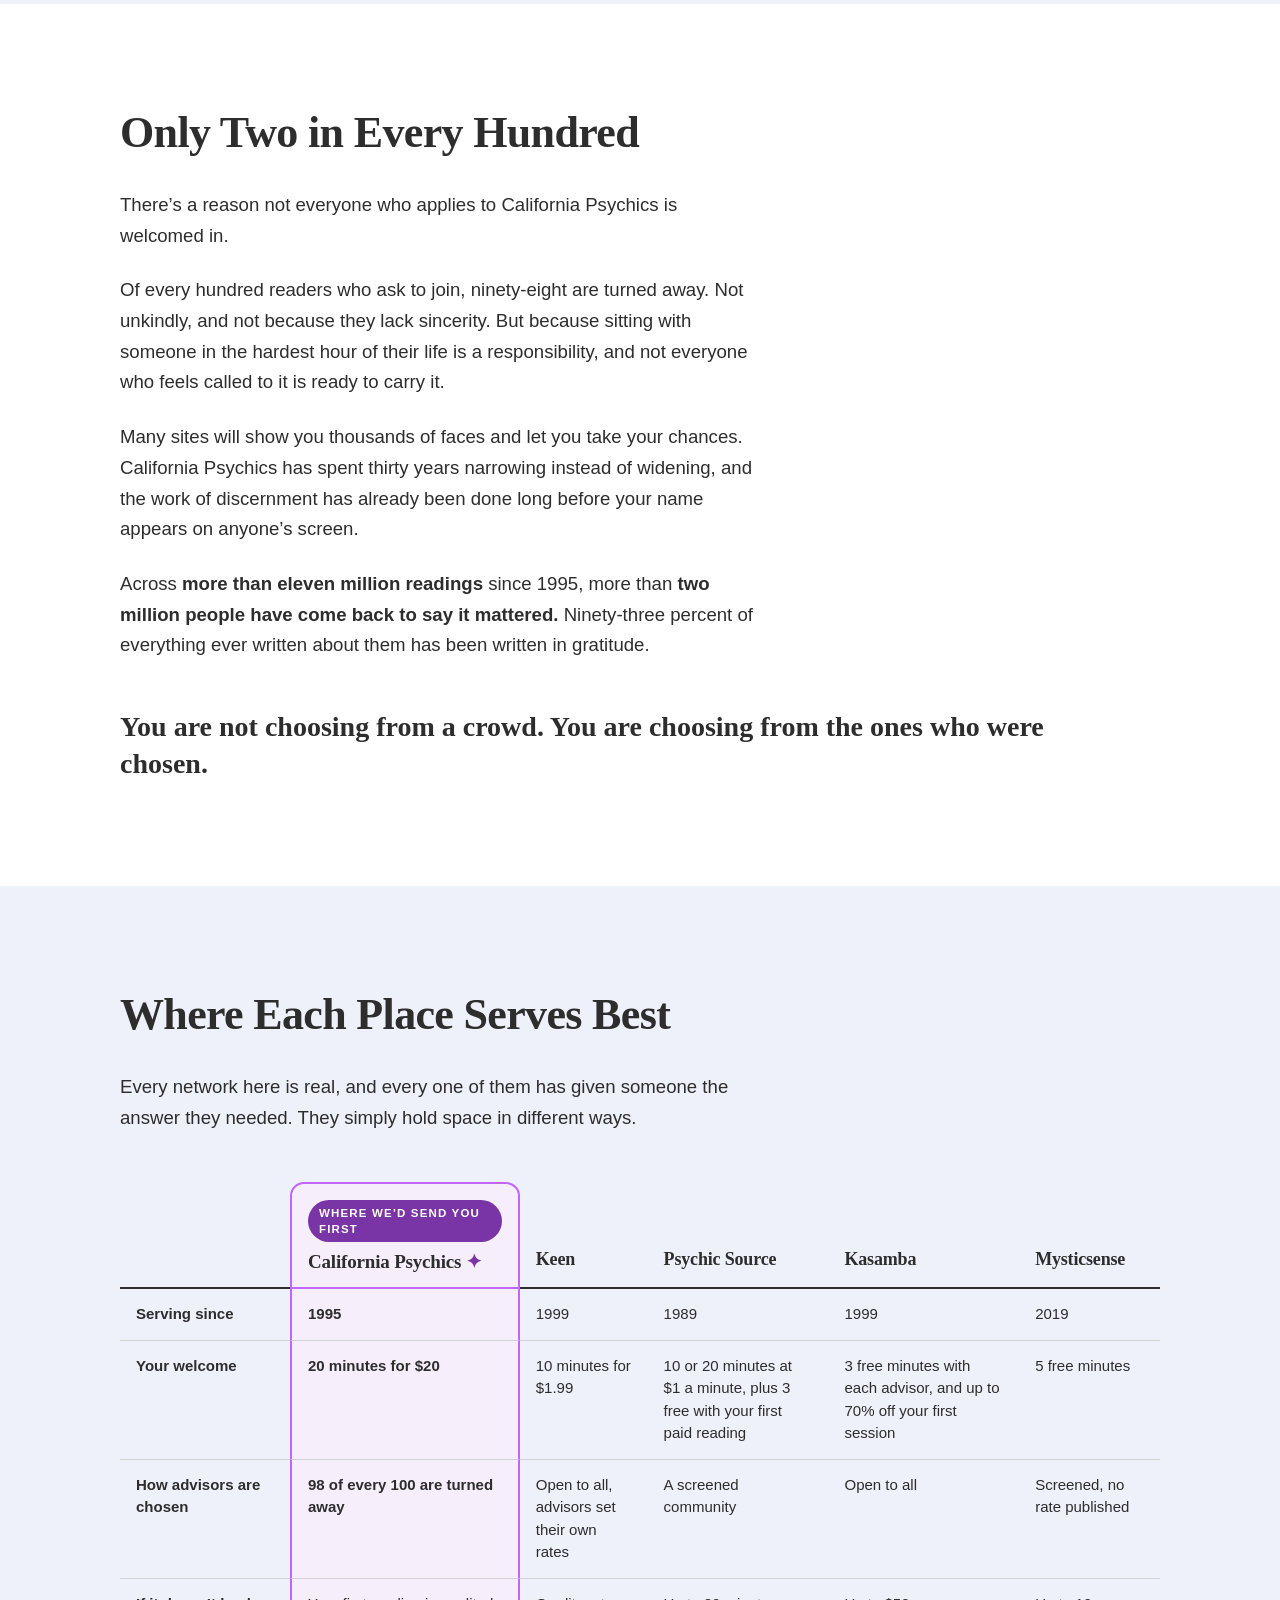
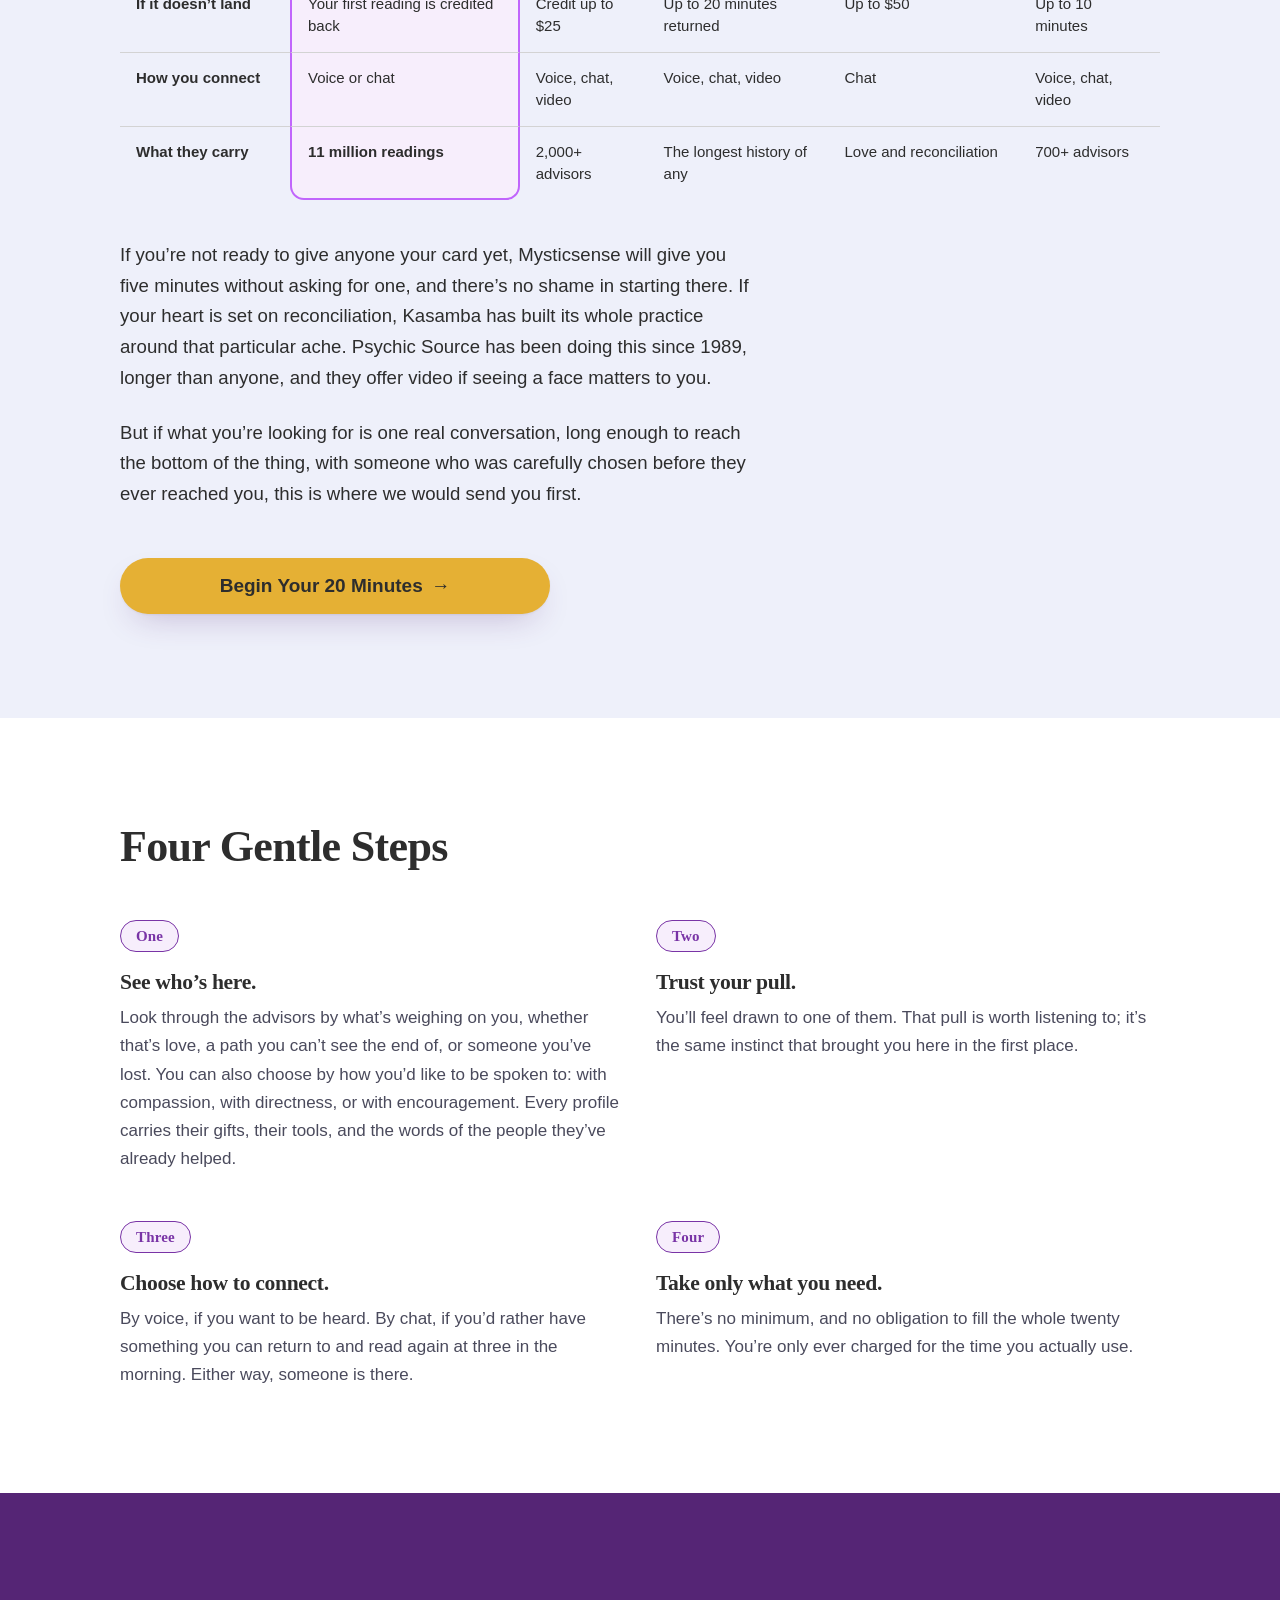
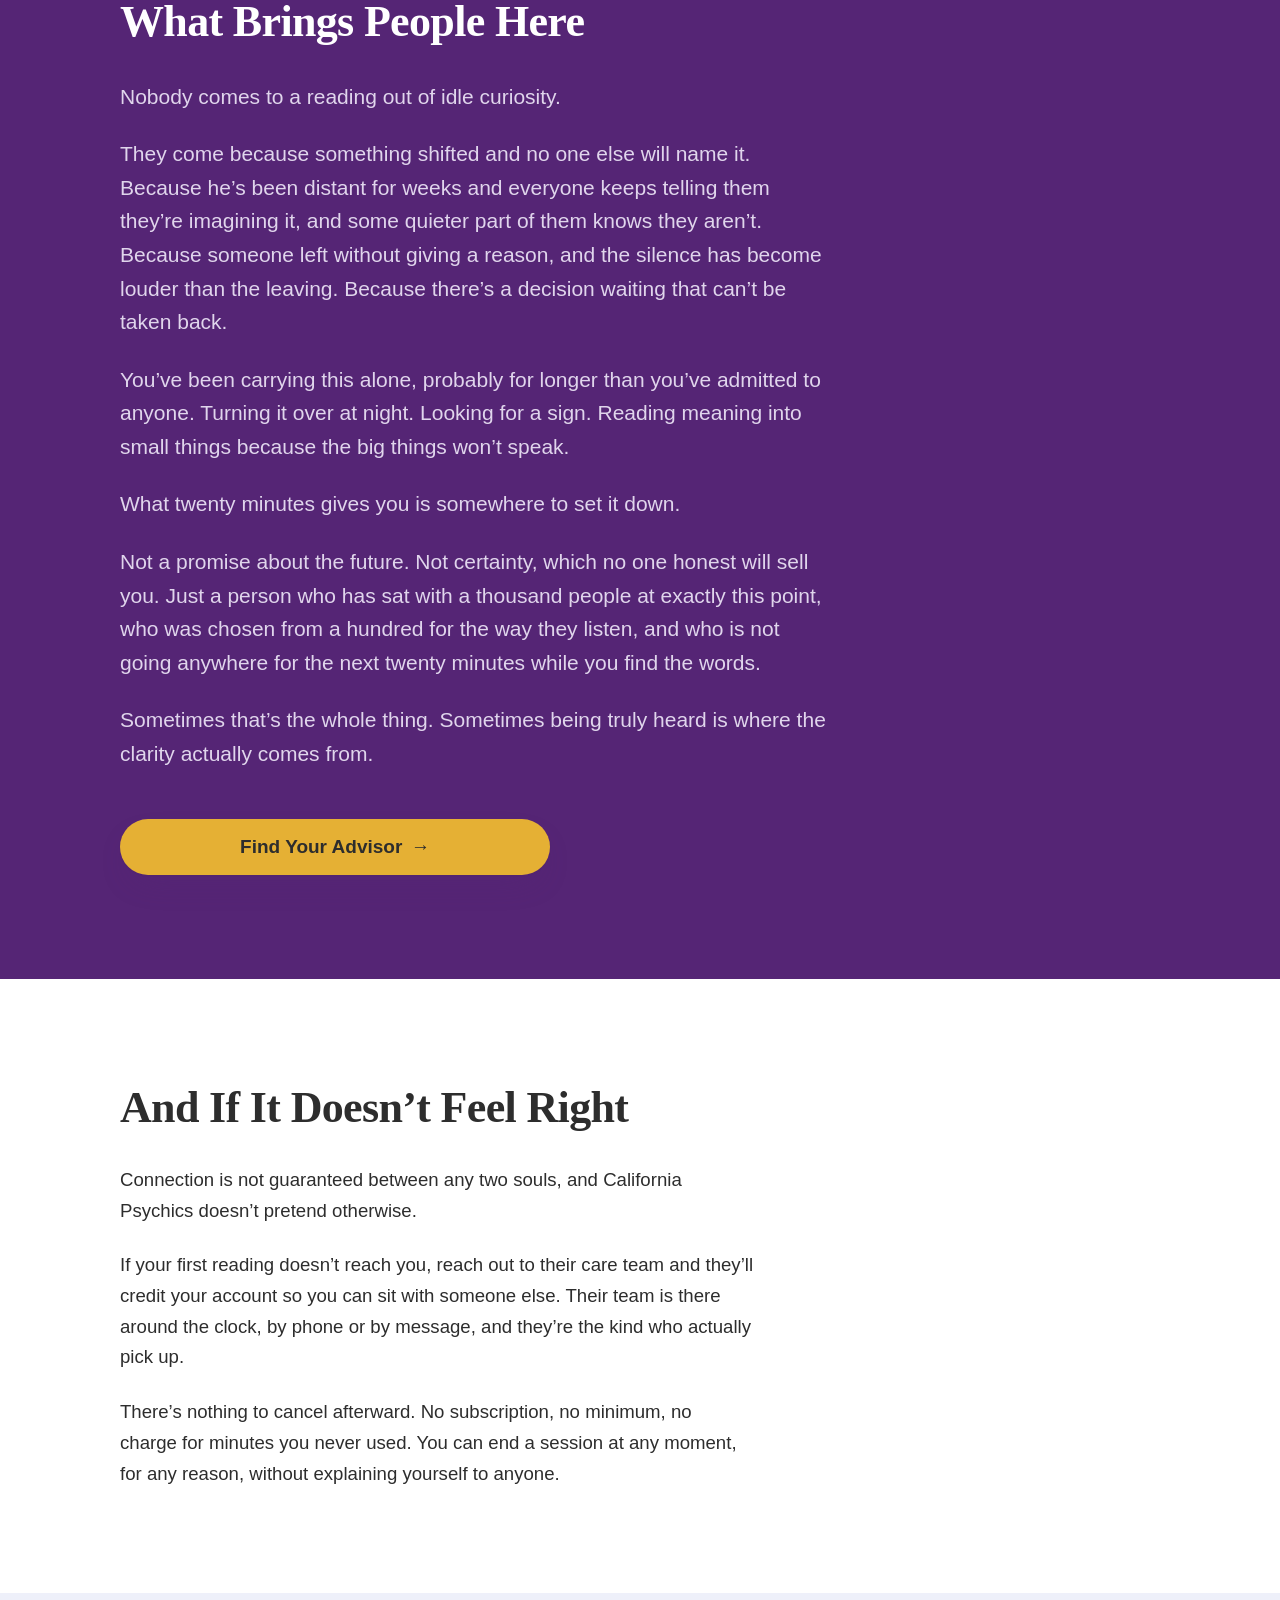
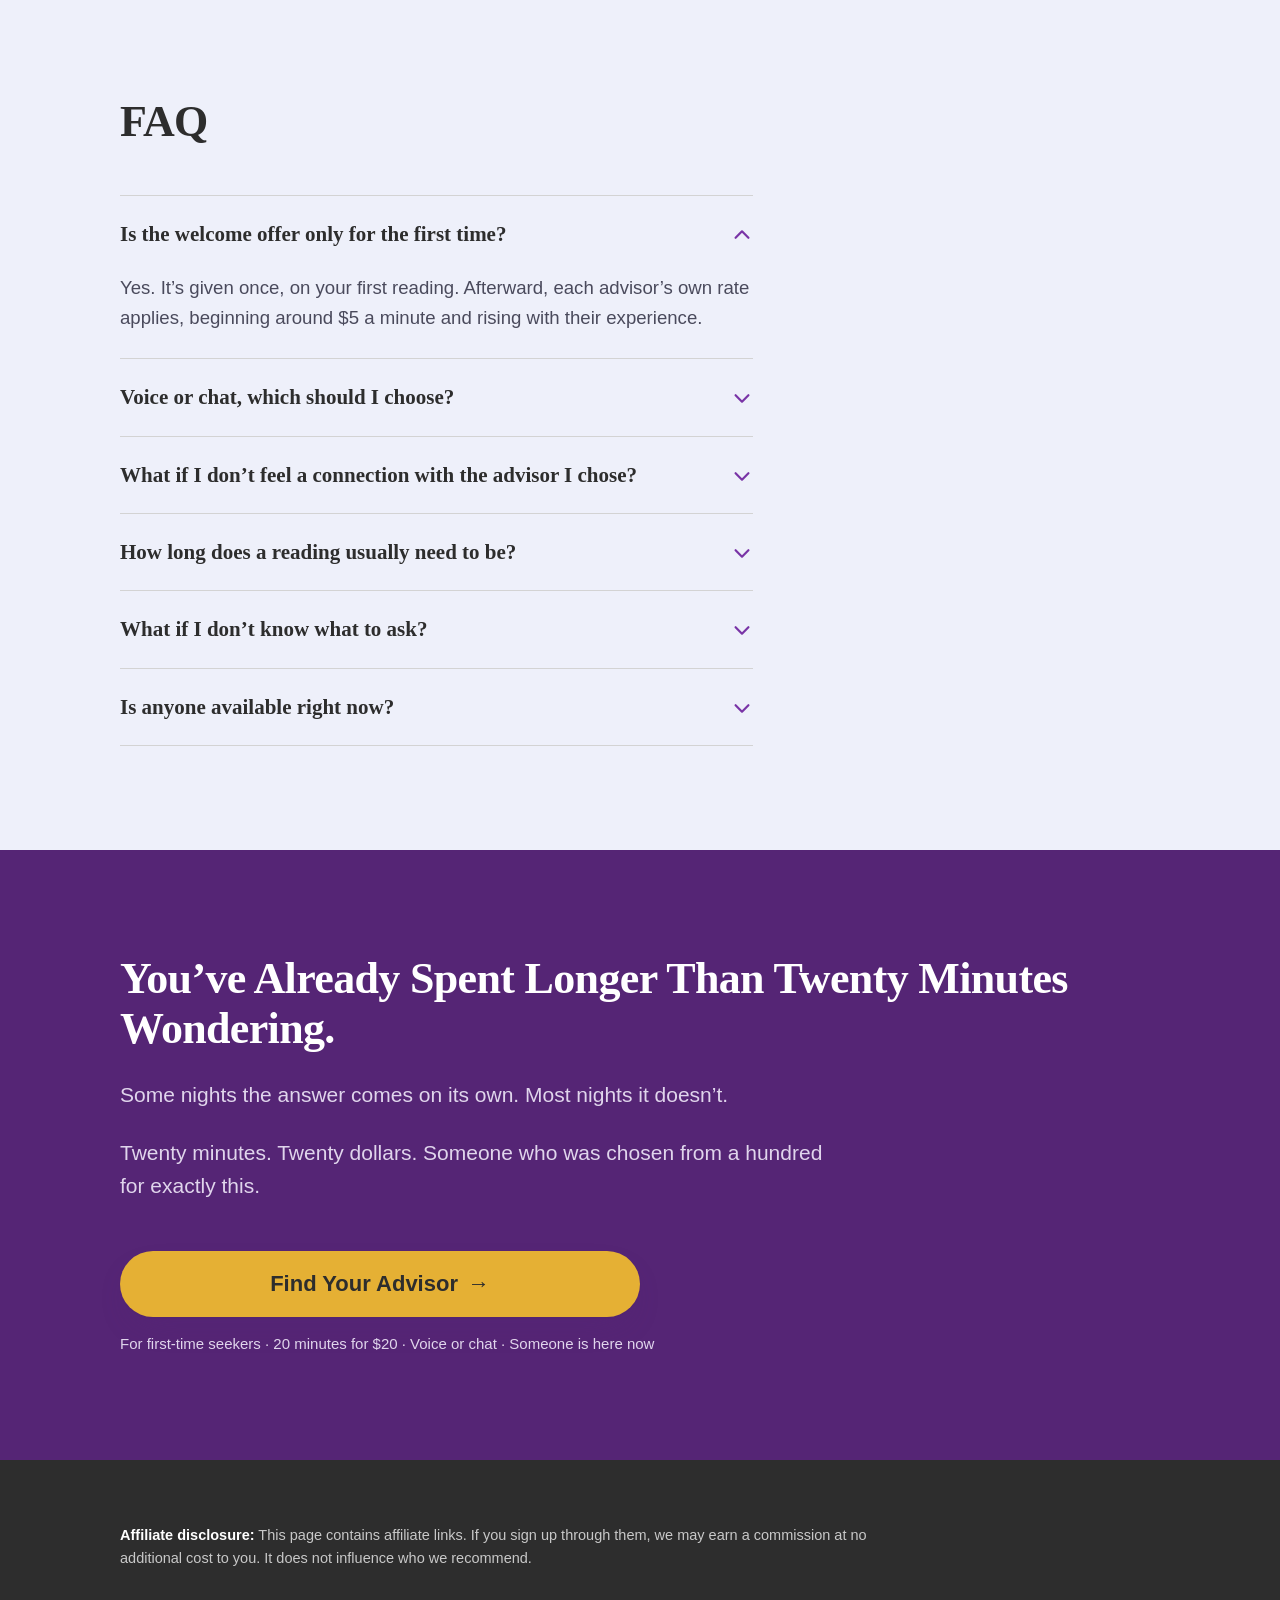
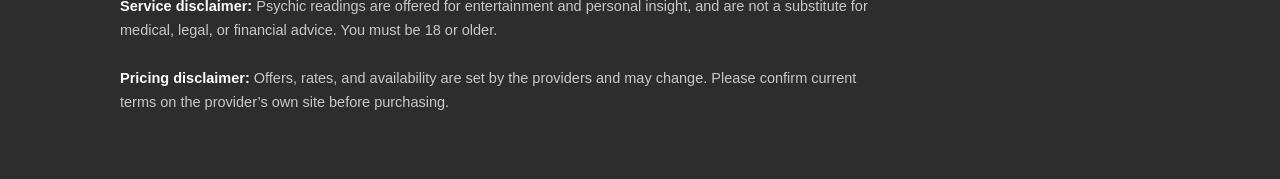
==== commit b3db0516: "Rewrite the presell page in the new copy Replace all page copy with the revised draft. Section struc" ====
--- a/best-psychic-network/index.html
+++ b/best-psychic-network/index.html
@@ -3,19 +3,19 @@
 <head>
 <meta charset="utf-8">
 <meta name="viewport" content="width=device-width, initial-scale=1">
-<title>California Psychics Review 2026 — 20 Minutes for $20, and How the Major Networks Compare</title>
-<meta name="description" content="Most psychic networks give you 3 free minutes. California Psychics gives new customers 20 minutes for $20 with an advisor from the top 2% of applicants. See how the major networks compare on offers, screening, and guarantees.">
+<title>Choosing a Psychic Advisor — Twenty Unhurried Minutes for $20 | A Guide</title>
+<meta name="description" content="Some questions take longer than three minutes to ask. California Psychics gives first-time seekers twenty minutes for $20, with an advisor chosen from the two in a hundred who make it through their doors. How each of the major networks serves best.">
 <meta name="theme-color" content="#552575">
 <link rel="canonical" href="https://www.psychictopia.com/best-psychic-network">
 <meta property="og:url" content="https://www.psychictopia.com/best-psychic-network">
 <meta property="og:type" content="website">
 <meta property="og:site_name" content="Psychictopia">
 <meta property="og:locale" content="en_US">
-<meta property="og:title" content="Everyone Else Gives You 3 Free Minutes. California Psychics Gives You 20 for $20.">
-<meta property="og:description" content="Twenty full minutes with an advisor who made it through a screening process that rejects 98 out of every 100 applicants. See how the major psychic networks compare.">
+<meta property="og:title" content="Some Questions Take Longer Than Three Minutes to Ask.">
+<meta property="og:description" content="Twenty unhurried minutes for $20, with an advisor chosen from the two in a hundred who make it through their doors.">
 <meta name="twitter:card" content="summary">
-<meta name="twitter:title" content="Everyone Else Gives You 3 Free Minutes. California Psychics Gives You 20 for $20.">
-<meta name="twitter:description" content="Twenty full minutes with an advisor who made it through a screening process that rejects 98 out of every 100 applicants. See how the major psychic networks compare.">
+<meta name="twitter:title" content="Some Questions Take Longer Than Three Minutes to Ask.">
+<meta name="twitter:description" content="Twenty unhurried minutes for $20, with an advisor chosen from the two in a hundred who make it through their doors.">
 <style>
 /* ============================================================
    TOKENS
@@ -106,6 +106,11 @@
 main{background:var(--paper)}
 .wrap{width:100%;max-width:1120px;margin:0 auto;padding-left:clamp(20px,5vw,40px);padding-right:clamp(20px,5vw,40px)}
 .narrow{max-width:var(--measure)}
+/* When .narrow sits on the .wrap itself, keep the wrap full width and cap the
+   children instead, so prose sections share a left edge with the full-width
+   ones rather than floating to the middle of the page. */
+.wrap.narrow{max-width:1120px}
+.wrap.narrow>*{max-width:var(--measure)}
 section{padding-top:var(--section-y);padding-bottom:var(--section-y)}
 .tint{background:var(--paper-tint)}
 .on-dark{background:var(--ink);color:var(--text-invert);--focus:var(--gold)}
@@ -155,8 +160,9 @@
 .trust{padding-top:var(--s6);padding-bottom:var(--s6);border-bottom:1px solid var(--line)}
 .stats{list-style:none;margin:0;padding:0;display:grid;grid-template-columns:repeat(2,1fr);gap:var(--s5) var(--s4)}
 @media (min-width:768px){.stats{grid-template-columns:repeat(4,1fr)}}
-.stat-num{display:block;font-family:var(--font-display);font-weight:700;font-size:clamp(2rem,7vw,2.75rem);line-height:1.05;letter-spacing:-.02em;color:var(--text)}
-.stat-label{display:block;margin-top:var(--s2);font-size:12.5px;line-height:1.4;font-weight:700;letter-spacing:.1em;text-transform:uppercase;color:var(--text-muted)}
+.stat-num{display:block;font-family:var(--font-display);font-weight:700;font-size:clamp(1.5rem,5.4vw,2.1rem);line-height:1.1;letter-spacing:-.02em;color:var(--text)}
+/* Labels here are phrases, not tags — sentence case, softly spaced, no shouting. */
+.stat-label{display:block;margin-top:var(--s2);font-size:14px;line-height:1.45;letter-spacing:.01em;color:var(--text-muted)}
 
 /* ============================================================
    CALLOUT / PULL
@@ -221,13 +227,8 @@
   background:var(--purple);color:#fff;
   font:800 11.5px/1.4 var(--font-body);letter-spacing:.1em;text-transform:uppercase
 }
-.cmp-brand{
-  display:flex;flex-direction:column;justify-content:center;min-height:48px;
-  font-family:var(--font-display);font-size:19px;font-weight:700;color:var(--text);text-decoration:none
-}
-.cmp-brand .nm{display:block;line-height:1.25}
-.cmp-brand .go{display:block;margin-top:3px;font:600 13px/1.4 var(--font-body);letter-spacing:.01em;color:var(--accent-deep);text-decoration:underline;text-underline-offset:2px}
-a.cmp-brand:hover .go{color:var(--text)}
+.cmp-brand{display:block;font-family:var(--font-display);font-size:19px;font-weight:700;color:var(--text);line-height:1.25}
+.cmp-brand .mark{color:var(--accent-deep)}
 .cmp .best{font-weight:700}
 
 /* ============================================================
@@ -246,14 +247,14 @@
 /* ============================================================
    STEPS
    ============================================================ */
-.steps{list-style:none;counter-reset:step;margin:var(--s6) 0 0;padding:0;display:grid;gap:var(--s5)}
+.steps{list-style:none;margin:var(--s6) 0 0;padding:0;display:grid;gap:var(--s5)}
 @media (min-width:900px){.steps{grid-template-columns:repeat(2,1fr);gap:var(--s6) var(--s5)}}
-.steps li{position:relative;padding-left:60px;counter-increment:step}
-.steps li::before{
-  content:counter(step);position:absolute;left:0;top:-4px;
-  width:44px;height:44px;display:grid;place-items:center;border-radius:50%;
-  background:var(--accent-wash);border:2px solid var(--purple);
-  font-family:var(--font-display);font-weight:700;font-size:20px;color:var(--accent-deep)
+/* The copy spells its numbers out, so the marker is a word in a pill
+   rather than a digit in a circle. */
+.step-num{
+  display:inline-block;margin-bottom:var(--s3);padding:4px 15px;border-radius:999px;
+  background:var(--accent-wash);border:1px solid var(--purple);color:var(--accent-deep);
+  font-family:var(--font-display);font-weight:700;font-size:15px;line-height:1.5;letter-spacing:.01em
 }
 .steps h3{margin-bottom:var(--s2)}
 .steps p{margin:0;color:var(--text-muted);font-size:17px}
@@ -324,12 +325,12 @@
   <!-- ============ SECTION 1 — HERO ============ -->
   <section class="hero on-dark" id="hero">
     <div class="wrap">
-      <p class="eyebrow">Online Psychic Networks, Ranked · Updated August 2026</p>
-      <h1>Everyone Else Gives You 3 Free Minutes. That’s Not a Reading. That’s a Sales Call.</h1>
-      <p class="lede">California Psychics gives you <strong>20 full minutes for $20</strong> — with an advisor who made it through a screening process that rejects 98 out of every 100 people who apply. Long enough to actually ask your question. And hear the answer.</p>
+      <p class="eyebrow">A Guide to Choosing Your Advisor · August 2026</p>
+      <h1>Some Questions Take Longer Than Three Minutes to Ask.</h1>
+      <p class="lede">You already know what you came here to ask. What you need is someone with the time to hear all of it, and the gift to see what’s underneath. California Psychics gives you <strong>twenty unhurried minutes for $20</strong>, with an advisor chosen from the two in a hundred who make it through their doors.</p>
       <div class="cta-block">
-        <a class="btn" href="https://secure.psychictopia.com/cf/click/1" rel="noopener sponsored" data-cta="hero">See Who’s Available Now <span aria-hidden="true">→</span></a>
-        <p class="cta-note">New customers only · Phone or chat · Available 24/7</p>
+        <a class="btn" href="https://secure.psychictopia.com/cf/click/1" rel="noopener sponsored" data-cta="hero">Find Your Advisor <span aria-hidden="true">→</span></a>
+        <p class="cta-note">For those coming for the first time · By phone or by chat · Someone is here at any hour</p>
       </div>
     </div>
   </section>
@@ -338,102 +339,103 @@
   <section class="trust" aria-label="California Psychics at a glance">
     <div class="wrap">
       <ul class="stats">
-        <li><span class="stat-num">1995</span><span class="stat-label">Reading since</span></li>
-        <li><span class="stat-num">11M+</span><span class="stat-label">Readings given</span></li>
-        <li><span class="stat-num">2%</span><span class="stat-label">Of applicants accepted</span></li>
-        <li><span class="stat-num">24/7</span><span class="stat-label">Someone’s always on</span></li>
+        <li><span class="stat-num">Since 1995</span><span class="stat-label">Holding space for seekers</span></li>
+        <li><span class="stat-num">11 Million</span><span class="stat-label">Readings given, and counting</span></li>
+        <li><span class="stat-num">Only 2%</span><span class="stat-label">Of those who apply are welcomed in</span></li>
+        <li><span class="stat-num">Any Hour</span><span class="stat-label">Because grief keeps its own schedule</span></li>
       </ul>
     </div>
   </section>
 
-  <!-- ============ SECTION 3 — THE PROBLEM ============ -->
+  <!-- ============ SECTION 3 — THE PROBLEM, SOFTENED ============ -->
   <section aria-labelledby="problem-h">
     <div class="wrap narrow">
-      <h2 id="problem-h">The Free-Minutes Trap</h2>
+      <h2 id="problem-h">Why the Free Minutes Rarely Give You What You Came For</h2>
       <div class="stack" style="margin-top:var(--s5)">
-        <p>Here’s how it works everywhere else.</p>
-        <p>You’re anxious. It’s late. You want an answer. You find a site offering <strong>3 free minutes</strong> — or 5, or 10 if you’re lucky. You sign up, pick someone from a wall of faces, and start typing.</p>
-        <p>Three minutes is roughly the time it takes to explain your situation. You’ve barely finished the backstory when the meter starts. Now you’re paying $5, $8, sometimes $15 a minute — and you still haven’t gotten to the actual question.</p>
-        <p>So you either hang up with nothing, or you spend $60 finding out whether this person is any good.</p>
-      </div>
-      <p class="pull">That’s not a trial. That’s a hook.</p>
-      <p>The real question isn’t which site has the cheapest first three minutes. It’s which site gives you enough time to finish the conversation — with someone worth talking to.</p>
-    </div>
-  </section>
-
-  <!-- ============ SECTION 4 — THE OFFER, EXPLAINED ============ -->
+        <p>You’ve probably done this before.</p>
+        <p>You find a site offering three free minutes. You sit down with your heart in your throat, and you start to explain. And explaining takes time, because the situation is layered, and the important part is never the first part.</p>
+        <p>By the time you’ve reached the thing that actually matters, the free minutes are gone. And now every sentence carries a price, so you rush. You skip the pause where you would have taken a breath. You give the short version instead of the true one.</p>
+        <p>A reading isn’t a transaction. It’s a connection between two people, and connection doesn’t open on command. It opens the way anything alive opens, which is to say slowly, and only once it feels safe.</p>
+      </div>
+      <p class="pull">Three minutes isn’t a reading. It’s an introduction that gets interrupted.</p>
+      <p>What you deserve is enough room to say the whole thing out loud, and then enough quiet afterward to hear what comes back.</p>
+    </div>
+  </section>
+
+  <!-- ============ SECTION 4 — THE OFFER, GENTLY EXPLAINED ============ -->
   <section class="tint" aria-labelledby="offer-h">
     <div class="wrap">
       <div class="narrow">
-        <h2 id="offer-h">What $20 Actually Gets You</h2>
+        <h2 id="offer-h">Twenty Minutes, Held Open for You</h2>
         <div class="stack" style="margin-top:var(--s5)">
-          <p>California Psychics runs the intro offer differently, and the mechanics are worth understanding because they’re unusual.</p>
-          <p>You pay <strong>$20</strong>. They add <strong>$80 in bonus funds</strong> to your account. You now have <strong>$100 to spend</strong> with an advisor whose normal rate is $5 a minute.</p>
+          <p>California Psychics does this differently, and it’s worth understanding why.</p>
+          <p>You place $20. They add $80 to your account as a welcome. You begin with <strong>$100 to spend</strong>, sitting with an advisor whose usual rate is $5 a minute.</p>
         </div>
-        <p class="callout">That’s 20 minutes at $1 a minute.</p>
-        <p>Not three minutes. Not five. Twenty — enough to explain the situation, ask what you actually came to ask, ask the follow-up question you didn’t know you’d have, and get a real answer before the meter matters.</p>
-        <p style="margin-top:var(--s4)">If you want a more experienced advisor, the same structure scales:</p>
+        <p class="callout">That’s twenty minutes at a dollar a minute.</p>
+        <p>Twenty minutes is enough to arrive. Enough to tell the story properly, without editing yourself for the meter. Enough to sit with an answer instead of grabbing at it. Enough to ask the second question, the one you didn’t know was there until the first one was answered.</p>
+        <p style="margin-top:var(--s4)">If you feel drawn toward a more seasoned advisor, the same welcome extends:</p>
       </div>
 
       <ul class="tiers">
         <li class="tier tier--pop">
           <span class="badge">Most popular</span>
-          <h3>Popular tier</h3>
-          <p class="tier-line">Pay $20, get $100 in your account</p>
-          <span class="tier-rate">$1/min</span>
+          <h3>Popular</h3>
+          <p class="tier-line">Place $20, begin with $100</p>
+          <span class="tier-rate">$1 a minute</span>
         </li>
         <li class="tier">
-          <h3>Preferred tier</h3>
-          <p class="tier-line">Pay $40, get $130 in your account</p>
-          <span class="tier-rate">$2/min</span>
+          <h3>Preferred</h3>
+          <p class="tier-line">Place $40, begin with $130</p>
+          <span class="tier-rate">$2 a minute</span>
         </li>
         <li class="tier">
-          <h3>Select tier</h3>
-          <p class="tier-line">Pay $80, get $170 in your account</p>
-          <span class="tier-rate">$4/min</span>
+          <h3>Select</h3>
+          <p class="tier-line">Place $80, begin with $170</p>
+          <span class="tier-rate">$4 a minute</span>
         </li>
       </ul>
 
       <div class="narrow">
-        <p>Every tier is a discount off the advisor’s normal rate. Most people start with the $20.</p>
+        <p>Each one is offered well below the advisor’s usual rate. Most people begin with the first, and that’s exactly as it should be.</p>
         <div class="cta-block">
-          <a class="btn" href="https://secure.psychictopia.com/cf/click/1" rel="noopener sponsored" data-cta="offer">See Who’s Available Now <span aria-hidden="true">→</span></a>
+          <a class="btn" href="https://secure.psychictopia.com/cf/click/1" rel="noopener sponsored" data-cta="offer">Find Your Advisor <span aria-hidden="true">→</span></a>
         </div>
       </div>
     </div>
   </section>
 
-  <!-- ============ SECTION 5 — WHY WE RANK THEM FIRST ============ -->
+  <!-- ============ SECTION 5 — AUTHORITY, REFRAMED AS CARE ============ -->
   <section aria-labelledby="screening-h">
     <div class="wrap narrow">
-      <p class="eyebrow eyebrow--light">Why we rank them first</p>
-      <h2 id="screening-h">The Number That Actually Matters: 98</h2>
+      <h2 id="screening-h">Only Two in Every Hundred</h2>
       <div class="stack" style="margin-top:var(--s5)">
-        <p>Most psychic networks are open marketplaces. Anyone who applies and passes a light review gets a profile, sets their own rate, and starts taking calls. That’s why you’ll see thousands of advisors on some sites — and why quality swings wildly between them.</p>
-        <p>California Psychics rejects <strong>98 out of every 100 applicants.</strong> Only the top 2% are accepted.</p>
-        <p>That single policy is the whole difference. It’s why the roster is smaller. It’s why the rates aren’t the rock-bottom cheapest in the industry. And it’s why, across <strong>more than 11 million readings</strong> since 1995, they’ve built up <strong>over 2 million positive customer testimonials — 93% of all reviews they’ve received.</strong></p>
-      </div>
-      <p class="pull">You’re not paying for a bigger directory. You’re paying for someone else to have already thrown out the 98.</p>
-    </div>
-  </section>
-
-  <!-- ============ SECTION 6 — THE COMPARISON ============ -->
+        <p>There’s a reason not everyone who applies to California Psychics is welcomed in.</p>
+        <p>Of every hundred readers who ask to join, ninety-eight are turned away. Not unkindly, and not because they lack sincerity. But because sitting with someone in the hardest hour of their life is a responsibility, and not everyone who feels called to it is ready to carry it.</p>
+        <p>Many sites will show you thousands of faces and let you take your chances. California Psychics has spent thirty years narrowing instead of widening, and the work of discernment has already been done long before your name appears on anyone’s screen.</p>
+        <p>Across <strong>more than eleven million readings</strong> since 1995, more than <strong>two million people have come back to say it mattered.</strong> Ninety-three percent of everything ever written about them has been written in gratitude.</p>
+      </div>
+      <p class="pull">You are not choosing from a crowd. You are choosing from the ones who were chosen.</p>
+    </div>
+  </section>
+
+  <!-- ============ SECTION 6 — THE COMPARISON, WITHOUT UNKINDNESS ============ -->
   <section class="tint" aria-labelledby="compare-h">
     <div class="wrap">
       <div class="narrow">
-        <h2 id="compare-h">How the Major Networks Compare</h2>
+        <h2 id="compare-h">Where Each Place Serves Best</h2>
+        <p style="margin-top:var(--s5)">Every network here is real, and every one of them has given someone the answer they needed. They simply hold space in different ways.</p>
       </div>
 
       <!-- Desktop (>=900px): semantic table, sticky row labels, highlighted CP column -->
       <div class="cmp-wrap">
         <table class="cmp">
-          <caption class="sr-only">Major online psychic networks compared on launch year, new customer offer, advisor screening, guarantee, formats, and track record.</caption>
+          <caption class="sr-only">The major psychic networks compared on how long they have been serving, their welcome offer, how advisors are chosen, what happens if a reading doesn’t land, how you connect, and what they carry.</caption>
           <thead>
             <tr>
               <td class="cmp-corner"><span class="sr-only">Feature</span></td>
               <th scope="col" class="pick">
-                <span class="ribbon">Our #1 Pick</span>
-                <a class="cmp-brand" href="https://secure.psychictopia.com/cf/click/1" rel="noopener sponsored" data-cta="comparison-table"><span class="nm">California Psychics <span aria-hidden="true">★</span></span><span class="go">See who’s available <span aria-hidden="true">→</span></span></a>
+                <span class="ribbon">Where We’d Send You First</span>
+                <span class="cmp-brand">California Psychics <span class="mark" aria-hidden="true">✦</span></span>
               </th>
               <th scope="col">Keen</th>
               <th scope="col">Psychic Source</th>
@@ -443,7 +445,7 @@
           </thead>
           <tbody>
             <tr>
-              <th scope="row">Reading since</th>
+              <th scope="row">Serving since</th>
               <td class="pick best">1995</td>
               <td>1999</td>
               <td>1989</td>
@@ -451,43 +453,43 @@
               <td>2019</td>
             </tr>
             <tr>
-              <th scope="row">New customer offer</th>
+              <th scope="row">Your welcome</th>
               <td class="pick best">20 minutes for $20</td>
               <td>10 minutes for $1.99</td>
-              <td>10 or 20 min at $1/min; 3 free min with first paid reading</td>
-              <td>3 free min per advisor + up to 70% off first session</td>
+              <td>10 or 20 minutes at $1 a minute, plus 3 free with your first paid reading</td>
+              <td>3 free minutes with each advisor, and up to 70% off your first session</td>
               <td>5 free minutes</td>
             </tr>
             <tr>
-              <th scope="row">Advisor screening</th>
-              <td class="pick best">Rejects 98 of 100 applicants</td>
-              <td>Open marketplace, advisors set own rates</td>
-              <td>Screened roster</td>
-              <td>Open marketplace</td>
-              <td>Screened, no published acceptance rate</td>
+              <th scope="row">How advisors are chosen</th>
+              <td class="pick best">98 of every 100 are turned away</td>
+              <td>Open to all, advisors set their own rates</td>
+              <td>A screened community</td>
+              <td>Open to all</td>
+              <td>Screened, no rate published</td>
             </tr>
             <tr>
-              <th scope="row">Guarantee</th>
-              <td class="pick">Credit on your first reading</td>
-              <td>Site credit up to $25</td>
-              <td>Up to 20 min, returned as bonus dollars</td>
+              <th scope="row">If it doesn’t land</th>
+              <td class="pick">Your first reading is credited back</td>
+              <td>Credit up to $25</td>
+              <td>Up to 20 minutes returned</td>
               <td>Up to $50</td>
               <td>Up to 10 minutes</td>
             </tr>
             <tr>
-              <th scope="row">Formats</th>
-              <td class="pick">Phone, chat</td>
-              <td>Phone, chat, video</td>
-              <td>Phone, chat, video</td>
+              <th scope="row">How you connect</th>
+              <td class="pick">Voice or chat</td>
+              <td>Voice, chat, video</td>
+              <td>Voice, chat, video</td>
               <td>Chat</td>
-              <td>Phone, chat, video</td>
+              <td>Voice, chat, video</td>
             </tr>
             <tr>
-              <th scope="row">Track record</th>
-              <td class="pick best">11M+ readings</td>
+              <th scope="row">What they carry</th>
+              <td class="pick best">11 million readings</td>
               <td>2,000+ advisors</td>
-              <td>Longest-running network</td>
-              <td>Love &amp; reconciliation focus</td>
+              <td>The longest history of any</td>
+              <td>Love and reconciliation</td>
               <td>700+ advisors</td>
             </tr>
           </tbody>
@@ -497,69 +499,69 @@
       <!-- Mobile (<900px): same data, one card per network, no horizontal scroll -->
       <div class="cmp-cards">
         <article class="cmp-card cmp-card--pick">
-          <span class="ribbon">Our #1 Pick</span>
-          <h3><a class="cmp-brand" href="https://secure.psychictopia.com/cf/click/1" rel="noopener sponsored" data-cta="comparison-table"><span class="nm">California Psychics <span aria-hidden="true">★</span></span><span class="go">See who’s available <span aria-hidden="true">→</span></span></a></h3>
+          <span class="ribbon">Where We’d Send You First</span>
+          <h3 class="cmp-brand">California Psychics <span class="mark" aria-hidden="true">✦</span></h3>
           <dl>
-            <div><dt>Reading since</dt><dd>1995</dd></div>
-            <div><dt>New customer offer</dt><dd>20 minutes for $20</dd></div>
-            <div><dt>Advisor screening</dt><dd>Rejects 98 of 100 applicants</dd></div>
-            <div><dt>Guarantee</dt><dd>Credit on your first reading</dd></div>
-            <div><dt>Formats</dt><dd>Phone, chat</dd></div>
-            <div><dt>Track record</dt><dd>11M+ readings</dd></div>
+            <div><dt>Serving since</dt><dd>1995</dd></div>
+            <div><dt>Your welcome</dt><dd>20 minutes for $20</dd></div>
+            <div><dt>How advisors are chosen</dt><dd>98 of every 100 are turned away</dd></div>
+            <div><dt>If it doesn’t land</dt><dd>Your first reading is credited back</dd></div>
+            <div><dt>How you connect</dt><dd>Voice or chat</dd></div>
+            <div><dt>What they carry</dt><dd>11 million readings</dd></div>
           </dl>
         </article>
         <article class="cmp-card">
           <h3>Keen</h3>
           <dl>
-            <div><dt>Reading since</dt><dd>1999</dd></div>
-            <div><dt>New customer offer</dt><dd>10 minutes for $1.99</dd></div>
-            <div><dt>Advisor screening</dt><dd>Open marketplace, advisors set own rates</dd></div>
-            <div><dt>Guarantee</dt><dd>Site credit up to $25</dd></div>
-            <div><dt>Formats</dt><dd>Phone, chat, video</dd></div>
-            <div><dt>Track record</dt><dd>2,000+ advisors</dd></div>
+            <div><dt>Serving since</dt><dd>1999</dd></div>
+            <div><dt>Your welcome</dt><dd>10 minutes for $1.99</dd></div>
+            <div><dt>How advisors are chosen</dt><dd>Open to all, advisors set their own rates</dd></div>
+            <div><dt>If it doesn’t land</dt><dd>Credit up to $25</dd></div>
+            <div><dt>How you connect</dt><dd>Voice, chat, video</dd></div>
+            <div><dt>What they carry</dt><dd>2,000+ advisors</dd></div>
           </dl>
         </article>
         <article class="cmp-card">
           <h3>Psychic Source</h3>
           <dl>
-            <div><dt>Reading since</dt><dd>1989</dd></div>
-            <div><dt>New customer offer</dt><dd>10 or 20 min at $1/min; 3 free min with first paid reading</dd></div>
-            <div><dt>Advisor screening</dt><dd>Screened roster</dd></div>
-            <div><dt>Guarantee</dt><dd>Up to 20 min, returned as bonus dollars</dd></div>
-            <div><dt>Formats</dt><dd>Phone, chat, video</dd></div>
-            <div><dt>Track record</dt><dd>Longest-running network</dd></div>
+            <div><dt>Serving since</dt><dd>1989</dd></div>
+            <div><dt>Your welcome</dt><dd>10 or 20 minutes at $1 a minute, plus 3 free with your first paid reading</dd></div>
+            <div><dt>How advisors are chosen</dt><dd>A screened community</dd></div>
+            <div><dt>If it doesn’t land</dt><dd>Up to 20 minutes returned</dd></div>
+            <div><dt>How you connect</dt><dd>Voice, chat, video</dd></div>
+            <div><dt>What they carry</dt><dd>The longest history of any</dd></div>
           </dl>
         </article>
         <article class="cmp-card">
           <h3>Kasamba</h3>
           <dl>
-            <div><dt>Reading since</dt><dd>1999</dd></div>
-            <div><dt>New customer offer</dt><dd>3 free min per advisor + up to 70% off first session</dd></div>
-            <div><dt>Advisor screening</dt><dd>Open marketplace</dd></div>
-            <div><dt>Guarantee</dt><dd>Up to $50</dd></div>
-            <div><dt>Formats</dt><dd>Chat</dd></div>
-            <div><dt>Track record</dt><dd>Love &amp; reconciliation focus</dd></div>
+            <div><dt>Serving since</dt><dd>1999</dd></div>
+            <div><dt>Your welcome</dt><dd>3 free minutes with each advisor, and up to 70% off your first session</dd></div>
+            <div><dt>How advisors are chosen</dt><dd>Open to all</dd></div>
+            <div><dt>If it doesn’t land</dt><dd>Up to $50</dd></div>
+            <div><dt>How you connect</dt><dd>Chat</dd></div>
+            <div><dt>What they carry</dt><dd>Love and reconciliation</dd></div>
           </dl>
         </article>
         <article class="cmp-card">
           <h3>Mysticsense</h3>
           <dl>
-            <div><dt>Reading since</dt><dd>2019</dd></div>
-            <div><dt>New customer offer</dt><dd>5 free minutes</dd></div>
-            <div><dt>Advisor screening</dt><dd>Screened, no published acceptance rate</dd></div>
-            <div><dt>Guarantee</dt><dd>Up to 10 minutes</dd></div>
-            <div><dt>Formats</dt><dd>Phone, chat, video</dd></div>
-            <div><dt>Track record</dt><dd>700+ advisors</dd></div>
+            <div><dt>Serving since</dt><dd>2019</dd></div>
+            <div><dt>Your welcome</dt><dd>5 free minutes</dd></div>
+            <div><dt>How advisors are chosen</dt><dd>Screened, no rate published</dd></div>
+            <div><dt>If it doesn’t land</dt><dd>Up to 10 minutes</dd></div>
+            <div><dt>How you connect</dt><dd>Voice, chat, video</dd></div>
+            <div><dt>What they carry</dt><dd>700+ advisors</dd></div>
           </dl>
         </article>
       </div>
 
       <div class="narrow stack">
-        <p>Mysticsense has the lowest-friction trial in the business — five minutes, no card required. If you want to dip a toe with zero commitment, take it. Kasamba is chat-only and heavily weighted toward love and reconciliation readings. Psychic Source has been running longer than anyone and offers video, which California Psychics doesn’t.</p>
-        <p>But if what you want is <strong>one conversation that’s long enough to actually resolve something, with someone who was vetted before they ever got near your phone</strong> — California Psychics is the one we send people to.</p>
+        <p>If you’re not ready to give anyone your card yet, Mysticsense will give you five minutes without asking for one, and there’s no shame in starting there. If your heart is set on reconciliation, Kasamba has built its whole practice around that particular ache. Psychic Source has been doing this since 1989, longer than anyone, and they offer video if seeing a face matters to you.</p>
+        <p>But if what you’re looking for is one real conversation, long enough to reach the bottom of the thing, with someone who was carefully chosen before they ever reached you, this is where we would send you first.</p>
       </div>
       <div class="narrow cta-block">
-        <a class="btn" href="https://secure.psychictopia.com/cf/click/1" rel="noopener sponsored" data-cta="comparison">Claim the $20 Intro Reading <span aria-hidden="true">→</span></a>
+        <a class="btn" href="https://secure.psychictopia.com/cf/click/1" rel="noopener sponsored" data-cta="comparison">Begin Your 20 Minutes <span aria-hidden="true">→</span></a>
       </div>
     </div>
   </section>
@@ -568,57 +570,64 @@
   <section aria-labelledby="how-h">
     <div class="wrap">
       <div class="narrow">
-        <h2 id="how-h">Four Steps. About Two Minutes.</h2>
+        <h2 id="how-h">Four Gentle Steps</h2>
       </div>
       <ol class="steps">
         <li>
-          <h3>Browse the advisors.</h3>
-          <p>Filter by what you need — love and relationships, career, life path — and by how you want to be read to: compassionate, direct, or inspiring. Every profile shows ratings, specialties, tools, and real customer reviews.</p>
+          <span class="step-num">One</span>
+          <h3>See who’s here.</h3>
+          <p>Look through the advisors by what’s weighing on you, whether that’s love, a path you can’t see the end of, or someone you’ve lost. You can also choose by how you’d like to be spoken to: with compassion, with directness, or with encouragement. Every profile carries their gifts, their tools, and the words of the people they’ve already helped.</p>
         </li>
         <li>
-          <h3>Pick your package.</h3>
-          <p>Most new customers take the $20 for 20 minutes. Choose a higher tier if you want a more experienced advisor.</p>
+          <span class="step-num">Two</span>
+          <h3>Trust your pull.</h3>
+          <p>You’ll feel drawn to one of them. That pull is worth listening to; it’s the same instinct that brought you here in the first place.</p>
         </li>
         <li>
-          <h3>Connect.</h3>
-          <p>Phone or live chat, whichever you’d rather. Available around the clock — including at 2am, which is when most people actually need this.</p>
+          <span class="step-num">Three</span>
+          <h3>Choose how to connect.</h3>
+          <p>By voice, if you want to be heard. By chat, if you’d rather have something you can return to and read again at three in the morning. Either way, someone is there.</p>
         </li>
         <li>
-          <h3>Stop whenever you want.</h3>
-          <p>There’s no minimum. You’re only charged for the minutes you use.</p>
+          <span class="step-num">Four</span>
+          <h3>Take only what you need.</h3>
+          <p>There’s no minimum, and no obligation to fill the whole twenty minutes. You’re only ever charged for the time you actually use.</p>
         </li>
       </ol>
     </div>
   </section>
 
-  <!-- ============ SECTION 8 — THE EMOTIONAL SECTION ============ -->
+  <!-- ============ SECTION 8 — THE HEART OF THE PAGE ============ -->
   <section class="on-dark" aria-labelledby="why-h">
     <div class="wrap narrow">
-      <h2 id="why-h">What People Actually Call About</h2>
+      <h2 id="why-h">What Brings People Here</h2>
       <div class="stack lede" style="margin-top:var(--s5)">
-        <p>Nobody calls a psychic to ask about the weather.</p>
-        <p>They call because something has been sitting in their chest for weeks. Because he’s been different lately and they can’t prove it and everyone keeps telling them they’re overthinking. Because a relationship ended without a real explanation and the not-knowing is worse than the ending was. Because they’re standing at a decision they can’t take back.</p>
-        <p>The reason the 20 minutes matters is that these questions don’t have three-minute answers. You need time to say the thing out loud, and then time to hear what comes back, and then time to ask the question underneath the question.</p>
-        <p>That’s what you’re buying. Not a prediction. Time with someone who does this for a living, who was chosen out of a hundred people who wanted the job, and who isn’t going anywhere for the next twenty minutes.</p>
+        <p>Nobody comes to a reading out of idle curiosity.</p>
+        <p>They come because something shifted and no one else will name it. Because he’s been distant for weeks and everyone keeps telling them they’re imagining it, and some quieter part of them knows they aren’t. Because someone left without giving a reason, and the silence has become louder than the leaving. Because there’s a decision waiting that can’t be taken back.</p>
+        <p>You’ve been carrying this alone, probably for longer than you’ve admitted to anyone. Turning it over at night. Looking for a sign. Reading meaning into small things because the big things won’t speak.</p>
+        <p>What twenty minutes gives you is somewhere to set it down.</p>
+        <p>Not a promise about the future. Not certainty, which no one honest will sell you. Just a person who has sat with a thousand people at exactly this point, who was chosen from a hundred for the way they listen, and who is not going anywhere for the next twenty minutes while you find the words.</p>
+        <p>Sometimes that’s the whole thing. Sometimes being truly heard is where the clarity actually comes from.</p>
       </div>
       <div class="cta-block">
-        <a class="btn" href="https://secure.psychictopia.com/cf/click/1" rel="noopener sponsored" data-cta="emotional">See Who’s Available Now <span aria-hidden="true">→</span></a>
-      </div>
-    </div>
-  </section>
-
-  <!-- ============ SECTION 9 — RISK REVERSAL ============ -->
+        <a class="btn" href="https://secure.psychictopia.com/cf/click/1" rel="noopener sponsored" data-cta="emotional">Find Your Advisor <span aria-hidden="true">→</span></a>
+      </div>
+    </div>
+  </section>
+
+  <!-- ============ SECTION 9 — REASSURANCE ============ -->
   <!--
-    NOTE TO BUILD (from copy doc, §9): confirm exact guarantee window and credit cap
-    with the affiliate manager before publishing this section. Do not state a specific
-    number of hours or minutes until confirmed. No specific window is stated below.
+    NOTE TO BUILD (from copy doc, §9): confirm the exact guarantee window and credit cap
+    with the affiliate manager before publishing. Do not state a specific number of hours
+    or minutes until confirmed. No specific window is stated below.
   -->
   <section aria-labelledby="risk-h">
     <div class="wrap narrow">
-      <h2 id="risk-h">If It Doesn’t Land, You’re Covered</h2>
+      <h2 id="risk-h">And If It Doesn’t Feel Right</h2>
       <div class="stack" style="margin-top:var(--s5)">
-        <p>California Psychics backs first readings with a satisfaction guarantee. If your reading doesn’t deliver, contact customer care and they’ll credit your account so you can try a different advisor.</p>
-        <p>Customer service is available 24/7 by phone and chat. And you’re never locked into anything — no subscription, no minimum session length, no charge for minutes you didn’t use.</p>
+        <p>Connection is not guaranteed between any two souls, and California Psychics doesn’t pretend otherwise.</p>
+        <p>If your first reading doesn’t reach you, reach out to their care team and they’ll credit your account so you can sit with someone else. Their team is there around the clock, by phone or by message, and they’re the kind who actually pick up.</p>
+        <p>There’s nothing to cancel afterward. No subscription, no minimum, no charge for minutes you never used. You can end a session at any moment, for any reason, without explaining yourself to anyone.</p>
       </div>
     </div>
   </section>
@@ -629,34 +638,40 @@
       <h2 id="faq-h">FAQ</h2>
       <div class="faq-list">
         <details open>
-          <summary>Is the $20 offer really only for new customers?
+          <summary>Is the welcome offer only for the first time?
             <svg class="chev" viewBox="0 0 24 24" fill="none" stroke="currentColor" stroke-width="2.4" stroke-linecap="round" stroke-linejoin="round" aria-hidden="true" focusable="false"><path d="M5 9l7 7 7-7"/></svg>
           </summary>
-          <p class="answer">Yes. It applies once, to your first purchase. After the intro package, standard rates apply — those start around $5/min and go up depending on the advisor’s tier and experience.</p>
+          <p class="answer">Yes. It’s given once, on your first reading. Afterward, each advisor’s own rate applies, beginning around $5 a minute and rising with their experience.</p>
         </details>
         <details>
-          <summary>Phone or chat — which is better?
+          <summary>Voice or chat, which should I choose?
             <svg class="chev" viewBox="0 0 24 24" fill="none" stroke="currentColor" stroke-width="2.4" stroke-linecap="round" stroke-linejoin="round" aria-hidden="true" focusable="false"><path d="M5 9l7 7 7-7"/></svg>
           </summary>
-          <p class="answer">Chat gives you a transcript you can reread later, which matters more than people expect. Phone moves faster and feels more personal. California Psychics offers both; pick whichever you’d be more honest on.</p>
+          <p class="answer">Chat leaves you something to hold onto, and many people find themselves rereading it for days. Voice tends to open people faster, because it’s harder to guard yourself out loud. Choose whichever one you’d be most honest in.</p>
         </details>
         <details>
-          <summary>What if I don’t click with the advisor I picked?
+          <summary>What if I don’t feel a connection with the advisor I chose?
             <svg class="chev" viewBox="0 0 24 24" fill="none" stroke="currentColor" stroke-width="2.4" stroke-linecap="round" stroke-linejoin="round" aria-hidden="true" focusable="false"><path d="M5 9l7 7 7-7"/></svg>
           </summary>
-          <p class="answer">Your $100 in account funds isn’t tied to one person. If it isn’t working, end the session — you’re only charged for minutes used — and try someone else. Between the remaining balance and the satisfaction guarantee, one bad match doesn’t cost you the offer.</p>
+          <p class="answer">It happens, and it isn’t a failure on anyone’s part. End the session whenever you like, since you’re only charged for the minutes used, and your remaining balance stays yours to spend with someone else. Between that and the guarantee, one mismatch doesn’t cost you your welcome.</p>
         </details>
         <details>
-          <summary>How long does a useful reading actually take?
+          <summary>How long does a reading usually need to be?
             <svg class="chev" viewBox="0 0 24 24" fill="none" stroke="currentColor" stroke-width="2.4" stroke-linecap="round" stroke-linejoin="round" aria-hidden="true" focusable="false"><path d="M5 9l7 7 7-7"/></svg>
           </summary>
-          <p class="answer">Most people find 15–20 minutes is the sweet spot: long enough to get past setup and into the real question, short enough that you’re not paying for repetition. Which is exactly what the intro package covers.</p>
+          <p class="answer">Most people find the truth arrives somewhere between the tenth and twentieth minute. The first few are for arriving. Which is exactly why the welcome is twenty and not three.</p>
         </details>
         <details>
-          <summary>Is it available right now?
+          <summary>What if I don’t know what to ask?
             <svg class="chev" viewBox="0 0 24 24" fill="none" stroke="currentColor" stroke-width="2.4" stroke-linecap="round" stroke-linejoin="round" aria-hidden="true" focusable="false"><path d="M5 9l7 7 7-7"/></svg>
           </summary>
-          <p class="answer">Advisors are online 24 hours a day. The browse page shows who’s available this minute.</p>
+          <p class="answer">Most people don’t, not really. Bring the feeling instead of the question. A good advisor will find the question inside it.</p>
+        </details>
+        <details>
+          <summary>Is anyone available right now?
+            <svg class="chev" viewBox="0 0 24 24" fill="none" stroke="currentColor" stroke-width="2.4" stroke-linecap="round" stroke-linejoin="round" aria-hidden="true" focusable="false"><path d="M5 9l7 7 7-7"/></svg>
+          </summary>
+          <p class="answer">Yes. Whatever hour it is where you are, someone is there. The advisor page will show you who.</p>
         </details>
       </div>
     </div>
@@ -665,11 +680,14 @@
   <!-- ============ SECTION 11 — FINAL CTA ============ -->
   <section class="final on-dark" id="final-cta" aria-labelledby="final-h">
     <div class="wrap narrow">
-      <h2 id="final-h">Twenty Minutes. Twenty Dollars. Someone Who Made the Top 2%.</h2>
-      <p class="lede">You’ve already spent longer than that turning this over in your head.</p>
+      <h2 id="final-h">You’ve Already Spent Longer Than Twenty Minutes Wondering.</h2>
+      <div class="stack lede" style="margin-top:var(--s4)">
+        <p>Some nights the answer comes on its own. Most nights it doesn’t.</p>
+        <p>Twenty minutes. Twenty dollars. Someone who was chosen from a hundred for exactly this.</p>
+      </div>
       <div class="cta-block">
-        <a class="btn btn--xl" href="https://secure.psychictopia.com/cf/click/1" rel="noopener sponsored" data-cta="final">See Who’s Available Now <span aria-hidden="true">→</span></a>
-        <p class="cta-note">New customers only · 20 minutes for $20 · Satisfaction guaranteed · 24/7</p>
+        <a class="btn btn--xl" href="https://secure.psychictopia.com/cf/click/1" rel="noopener sponsored" data-cta="final">Find Your Advisor <span aria-hidden="true">→</span></a>
+        <p class="cta-note">For first-time seekers · 20 minutes for $20 · Voice or chat · Someone is here now</p>
       </div>
     </div>
   </section>
@@ -680,17 +698,17 @@
 <footer class="site-footer">
   <div class="wrap">
     <div class="disclosures">
-      <p><strong>Affiliate disclosure:</strong> This page contains affiliate links. If you sign up through them, we may earn a commission at no additional cost to you. This does not influence our rankings.</p>
-      <p><strong>Service disclaimer:</strong> Psychic readings are for entertainment and personal insight purposes only, and should not be treated as medical, legal, or financial advice. Must be 18 or older.</p>
-      <p><strong>Pricing disclaimer:</strong> Pricing, offers, and availability are set by the providers and subject to change. Verify current terms on the provider’s site before purchasing.</p>
+      <p><strong>Affiliate disclosure:</strong> This page contains affiliate links. If you sign up through them, we may earn a commission at no additional cost to you. It does not influence who we recommend.</p>
+      <p><strong>Service disclaimer:</strong> Psychic readings are offered for entertainment and personal insight, and are not a substitute for medical, legal, or financial advice. You must be 18 or older.</p>
+      <p><strong>Pricing disclaimer:</strong> Offers, rates, and availability are set by the providers and may change. Please confirm current terms on the provider’s own site before purchasing.</p>
     </div>
   </div>
 </footer>
 
 <!-- ============ STICKY MOBILE BAR ============ -->
 <div class="sticky" id="sticky-bar">
-  <span class="sticky-label">20 min for $20</span>
-  <a class="btn" href="https://secure.psychictopia.com/cf/click/1" rel="noopener sponsored" data-cta="sticky">Get Started <span aria-hidden="true">→</span></a>
+  <span class="sticky-label">20 minutes · $20</span>
+  <a class="btn" href="https://secure.psychictopia.com/cf/click/1" rel="noopener sponsored" data-cta="sticky">Begin <span aria-hidden="true">→</span></a>
 </div>
 
 <script>
@@ -701,7 +719,7 @@
 const OFFER_URL = "https://secure.psychictopia.com/cf/click/1";
 
 /* Instrumentation hook. Called on click from every CTA with one of:
-   hero | offer | comparison | comparison-table | emotional | final | sticky */
+   hero | offer | comparison | emotional | final | sticky */
 function trackCTA(location) {
   /* Pixel placeholder — drop the UET / Meta conversion event in here, e.g.
      window.uetq = window.uetq || [];
